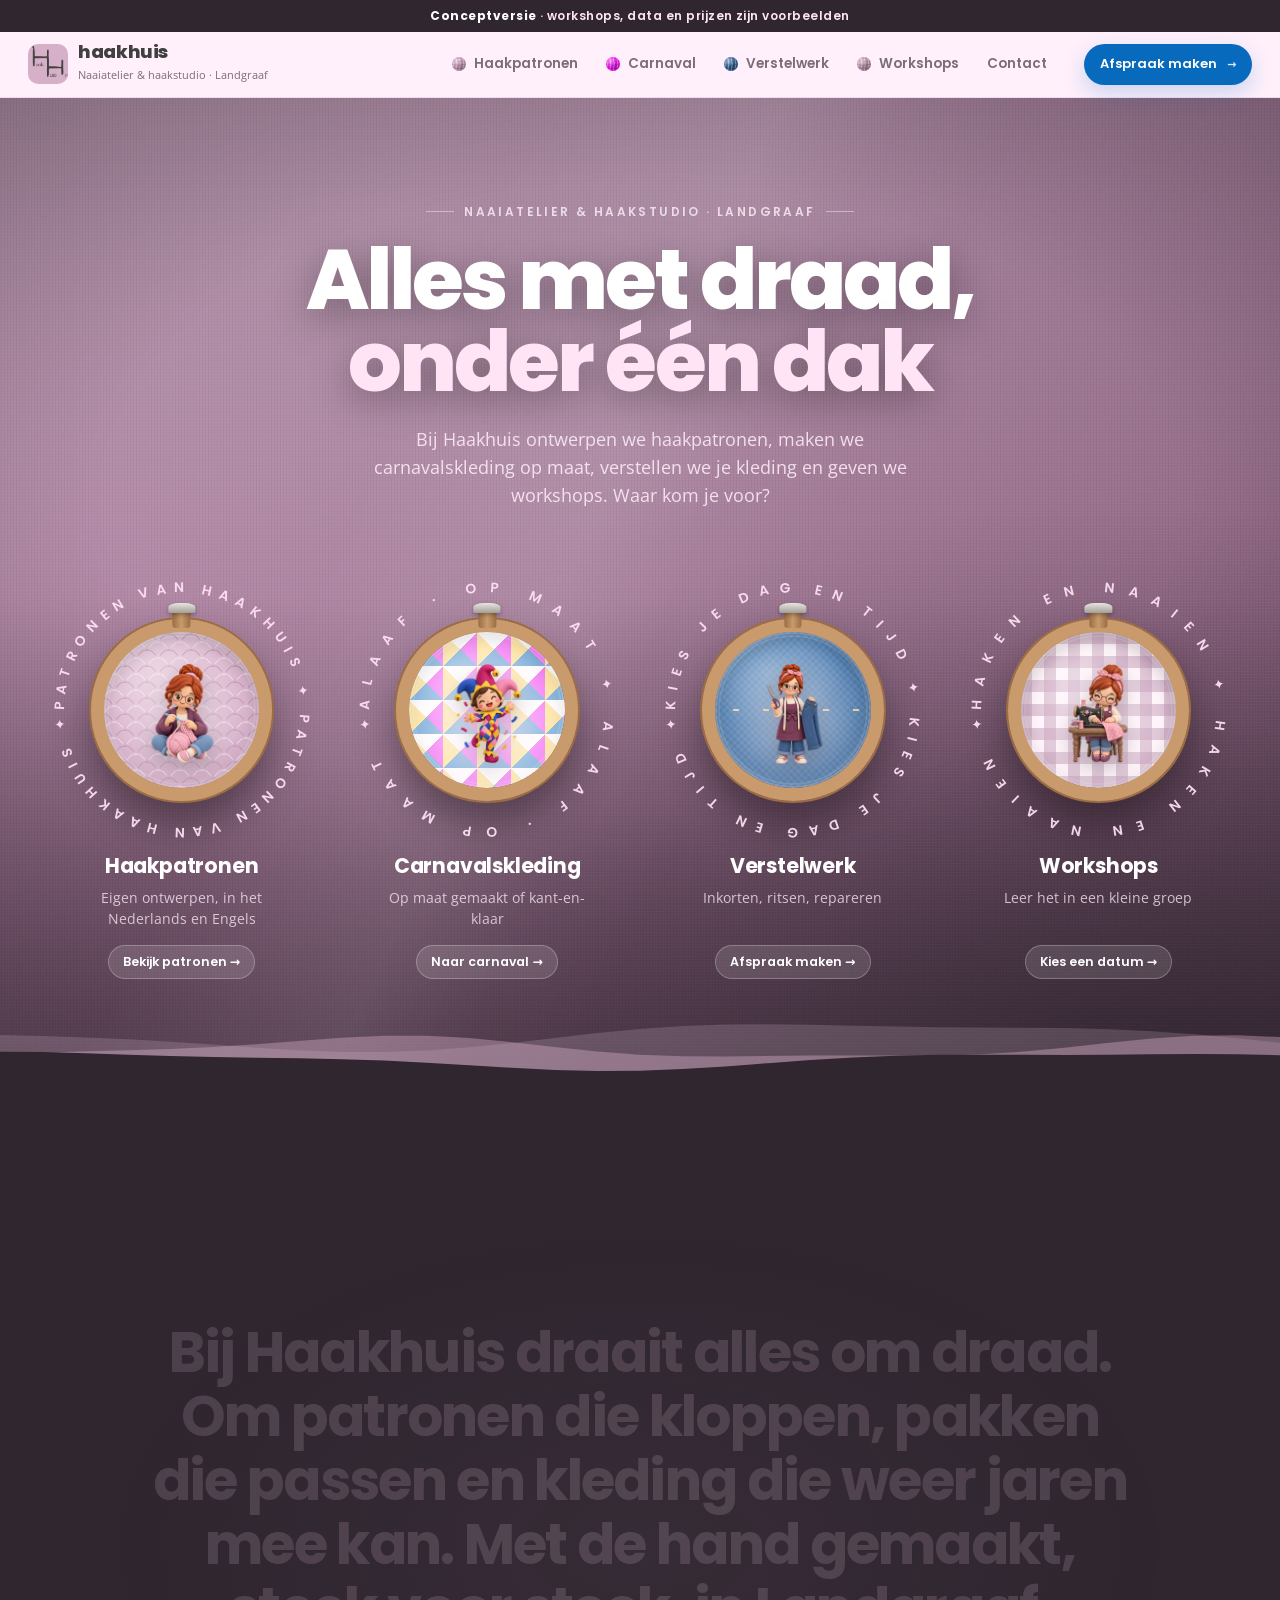
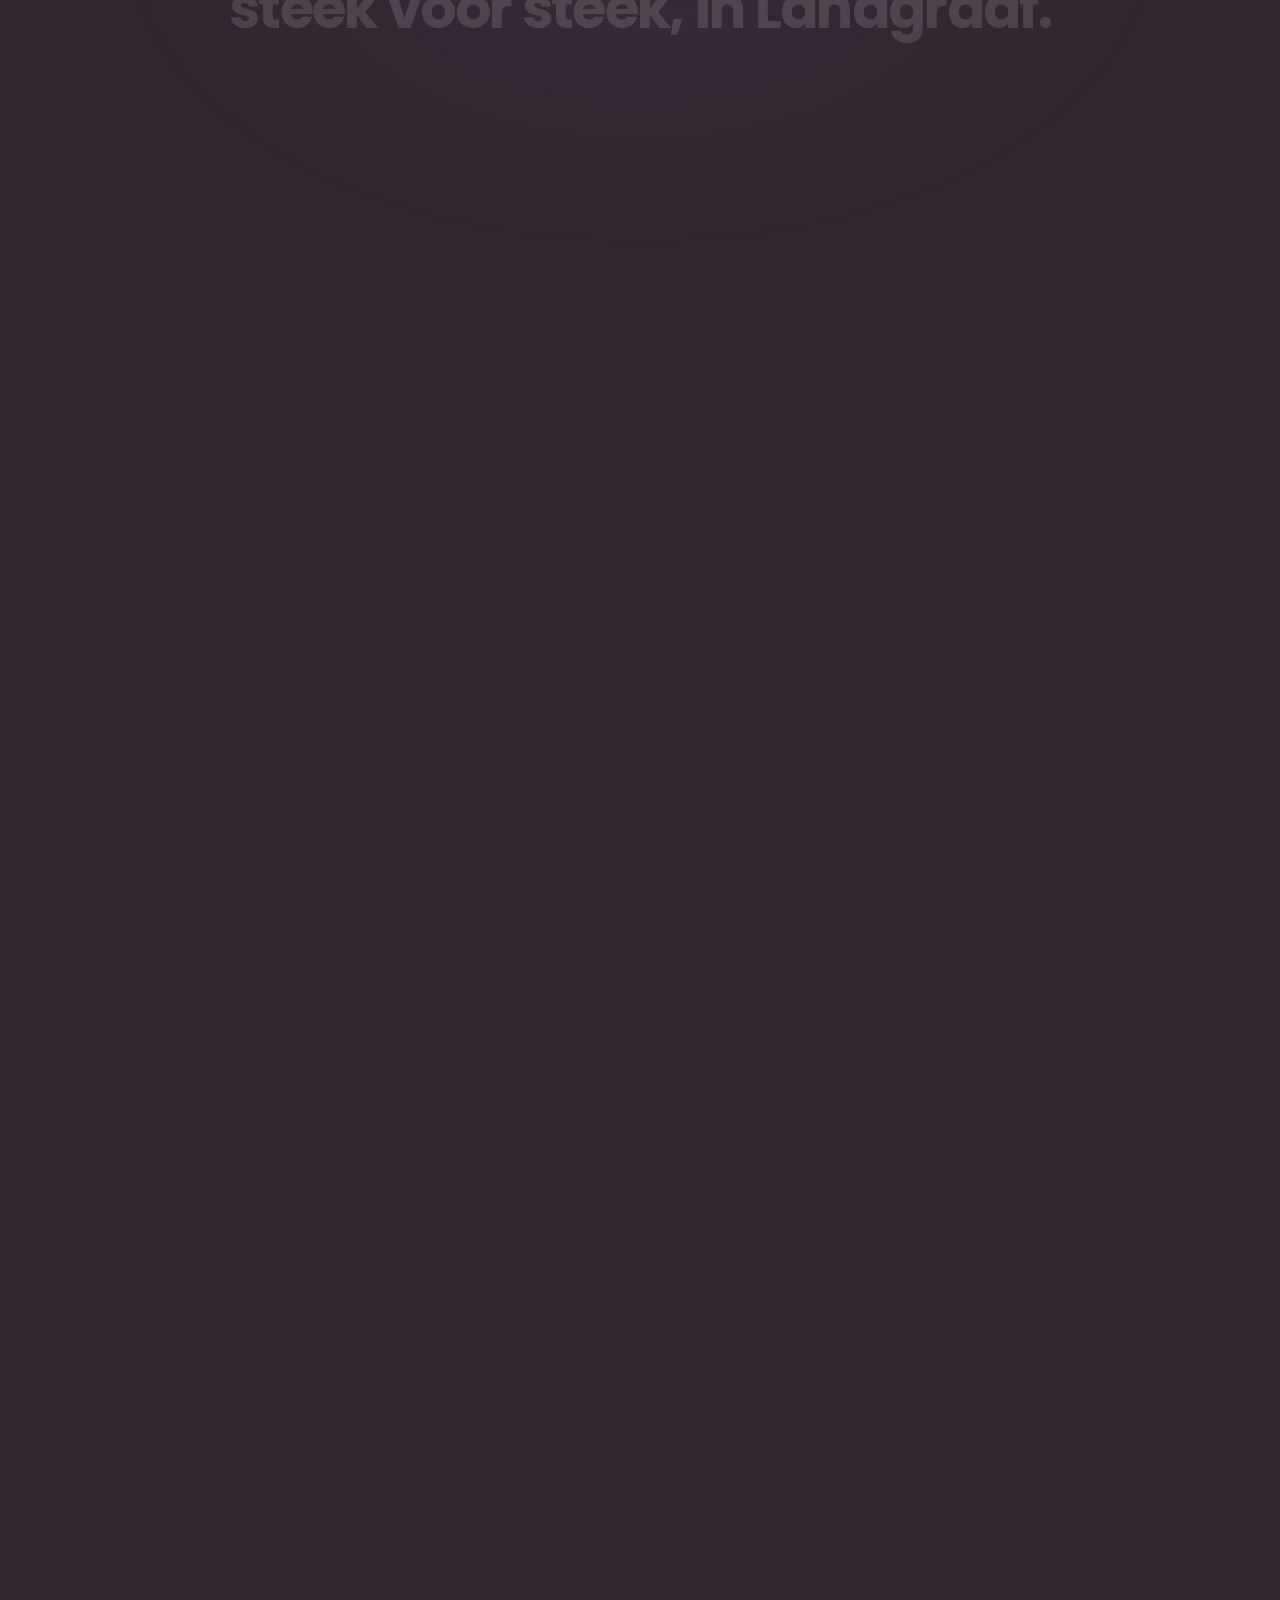
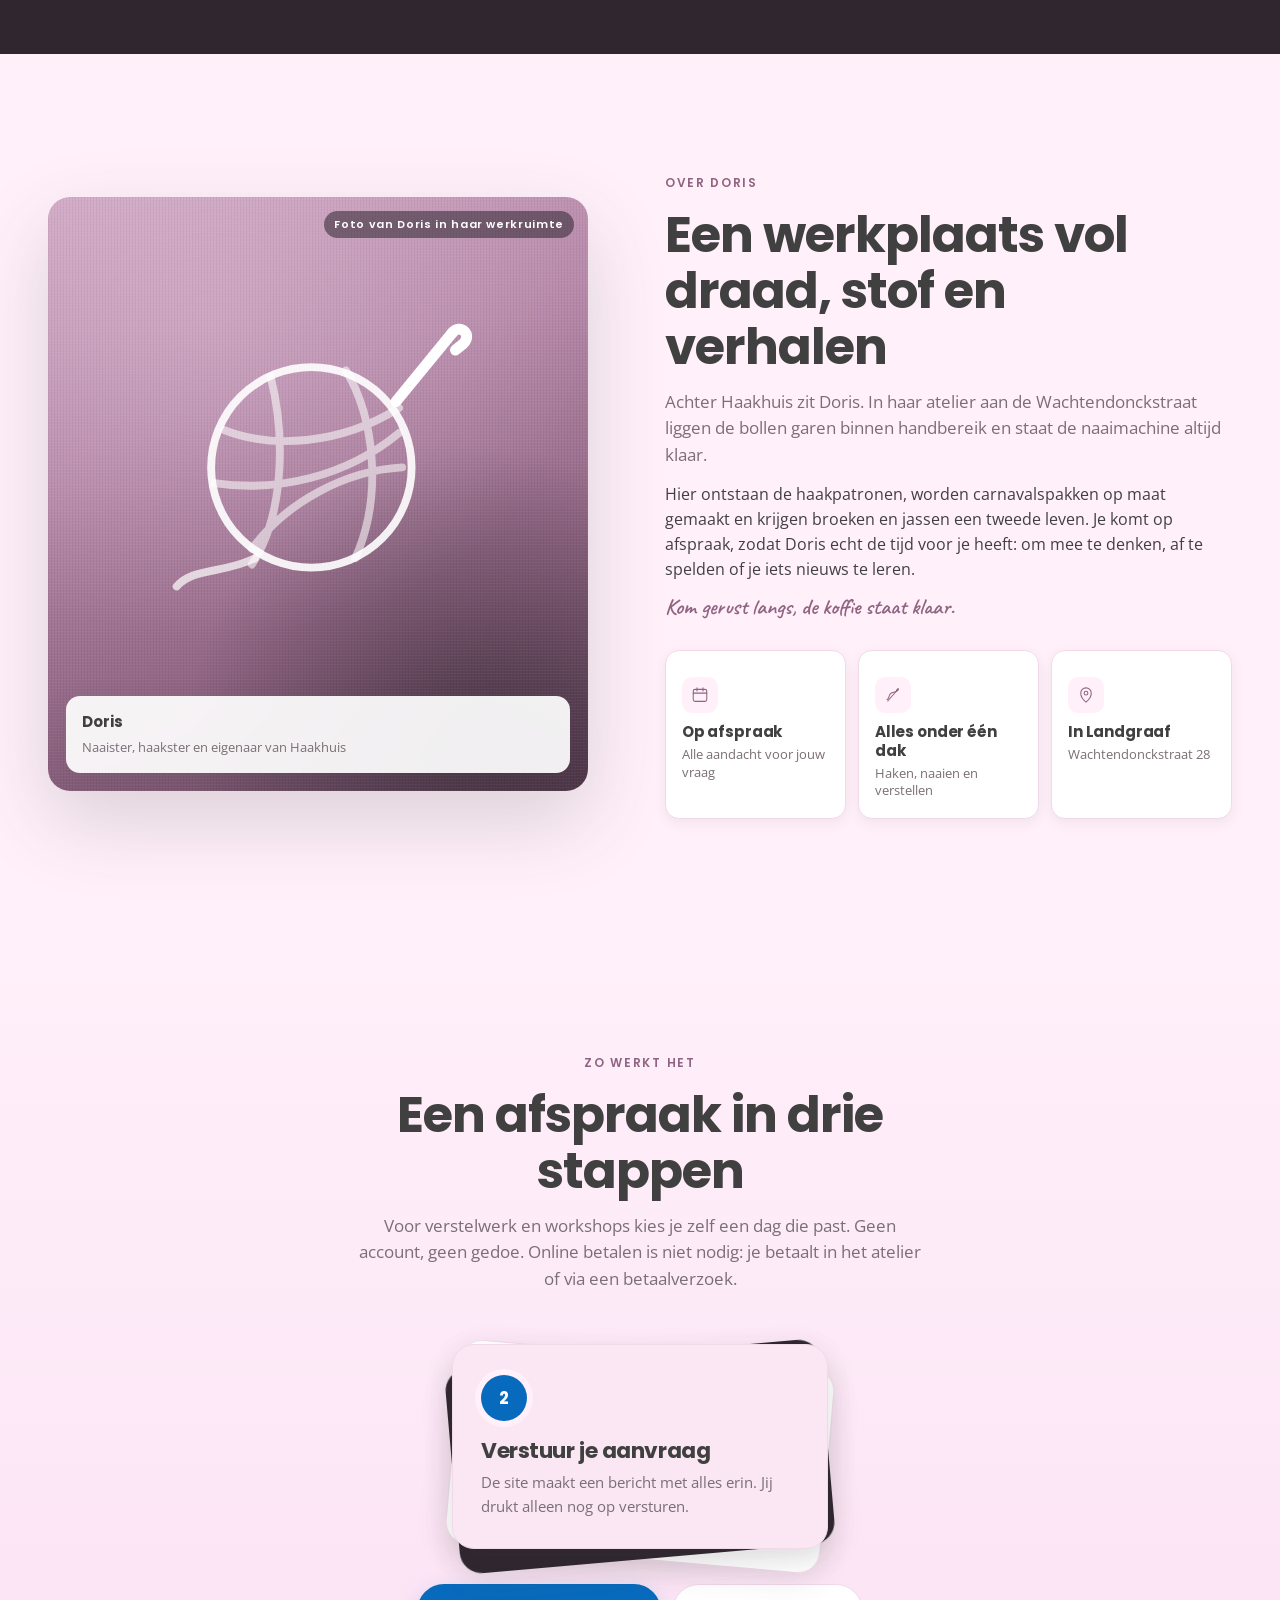
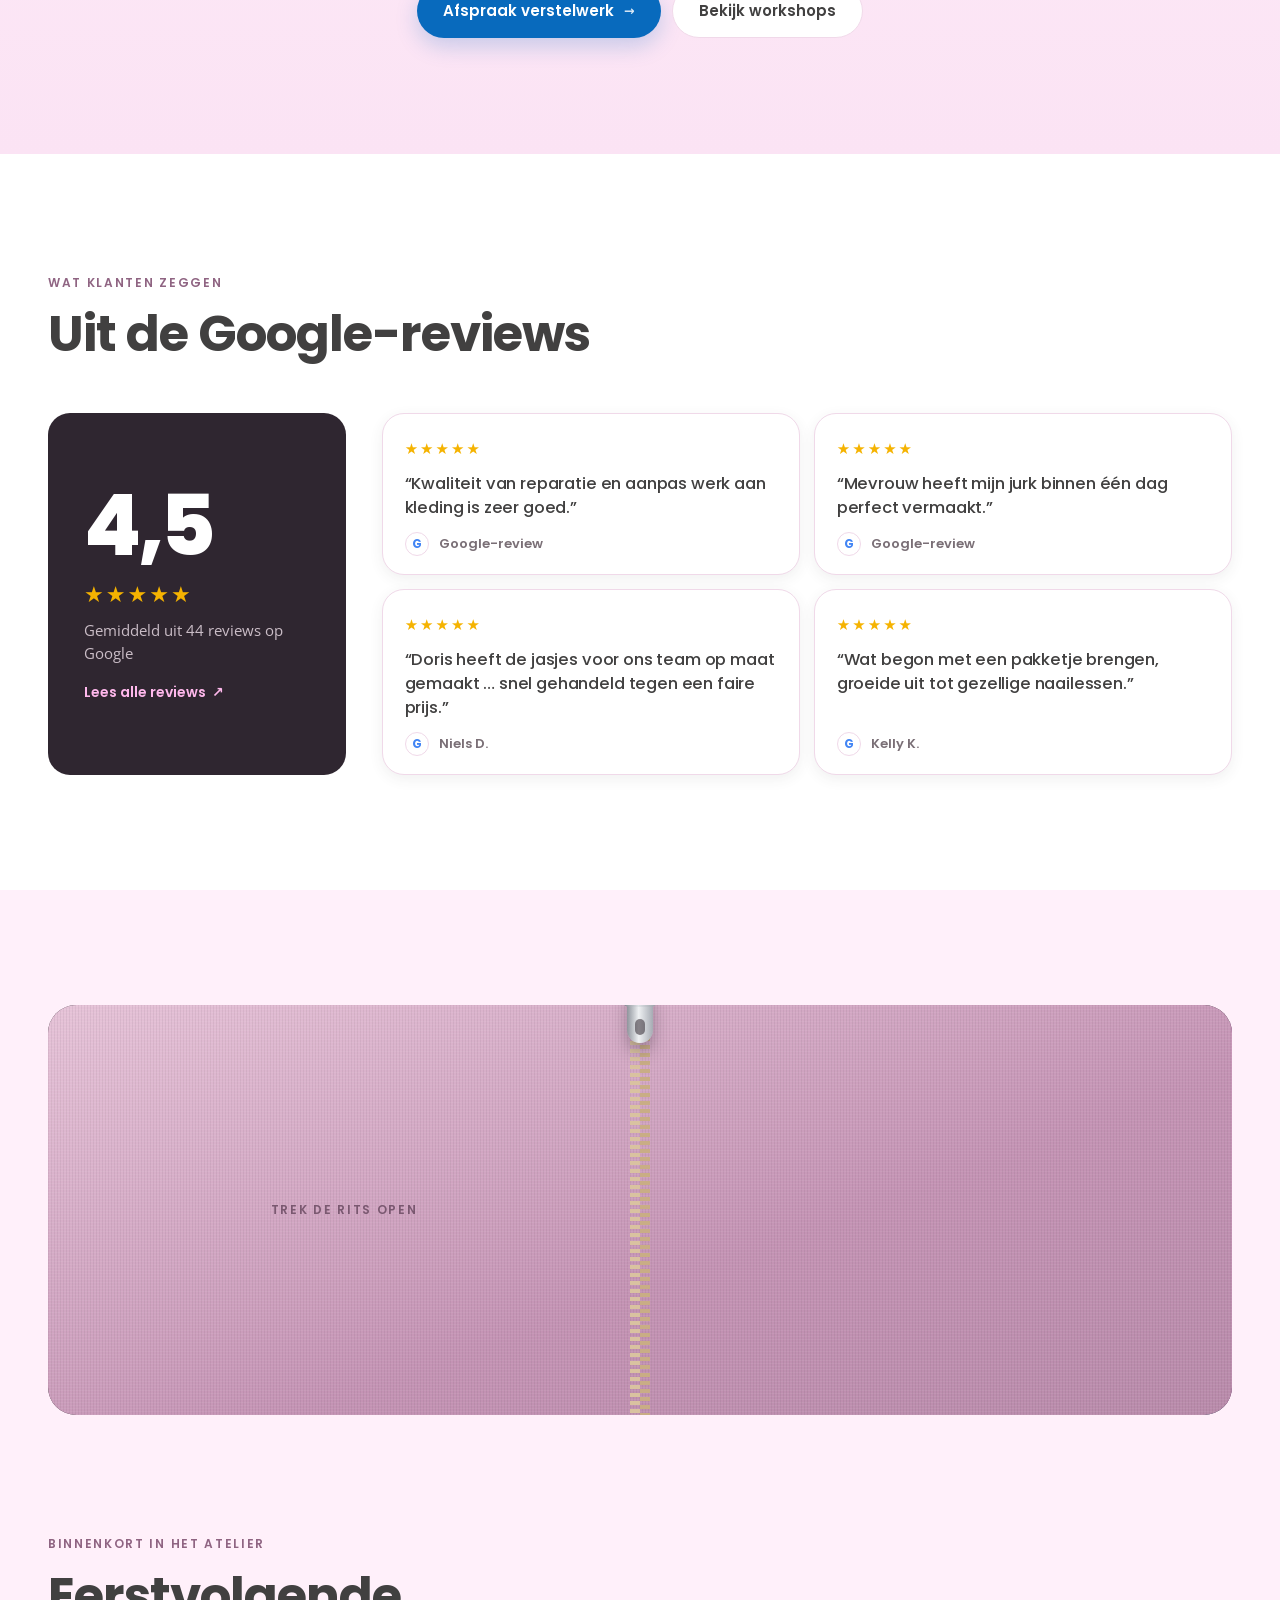
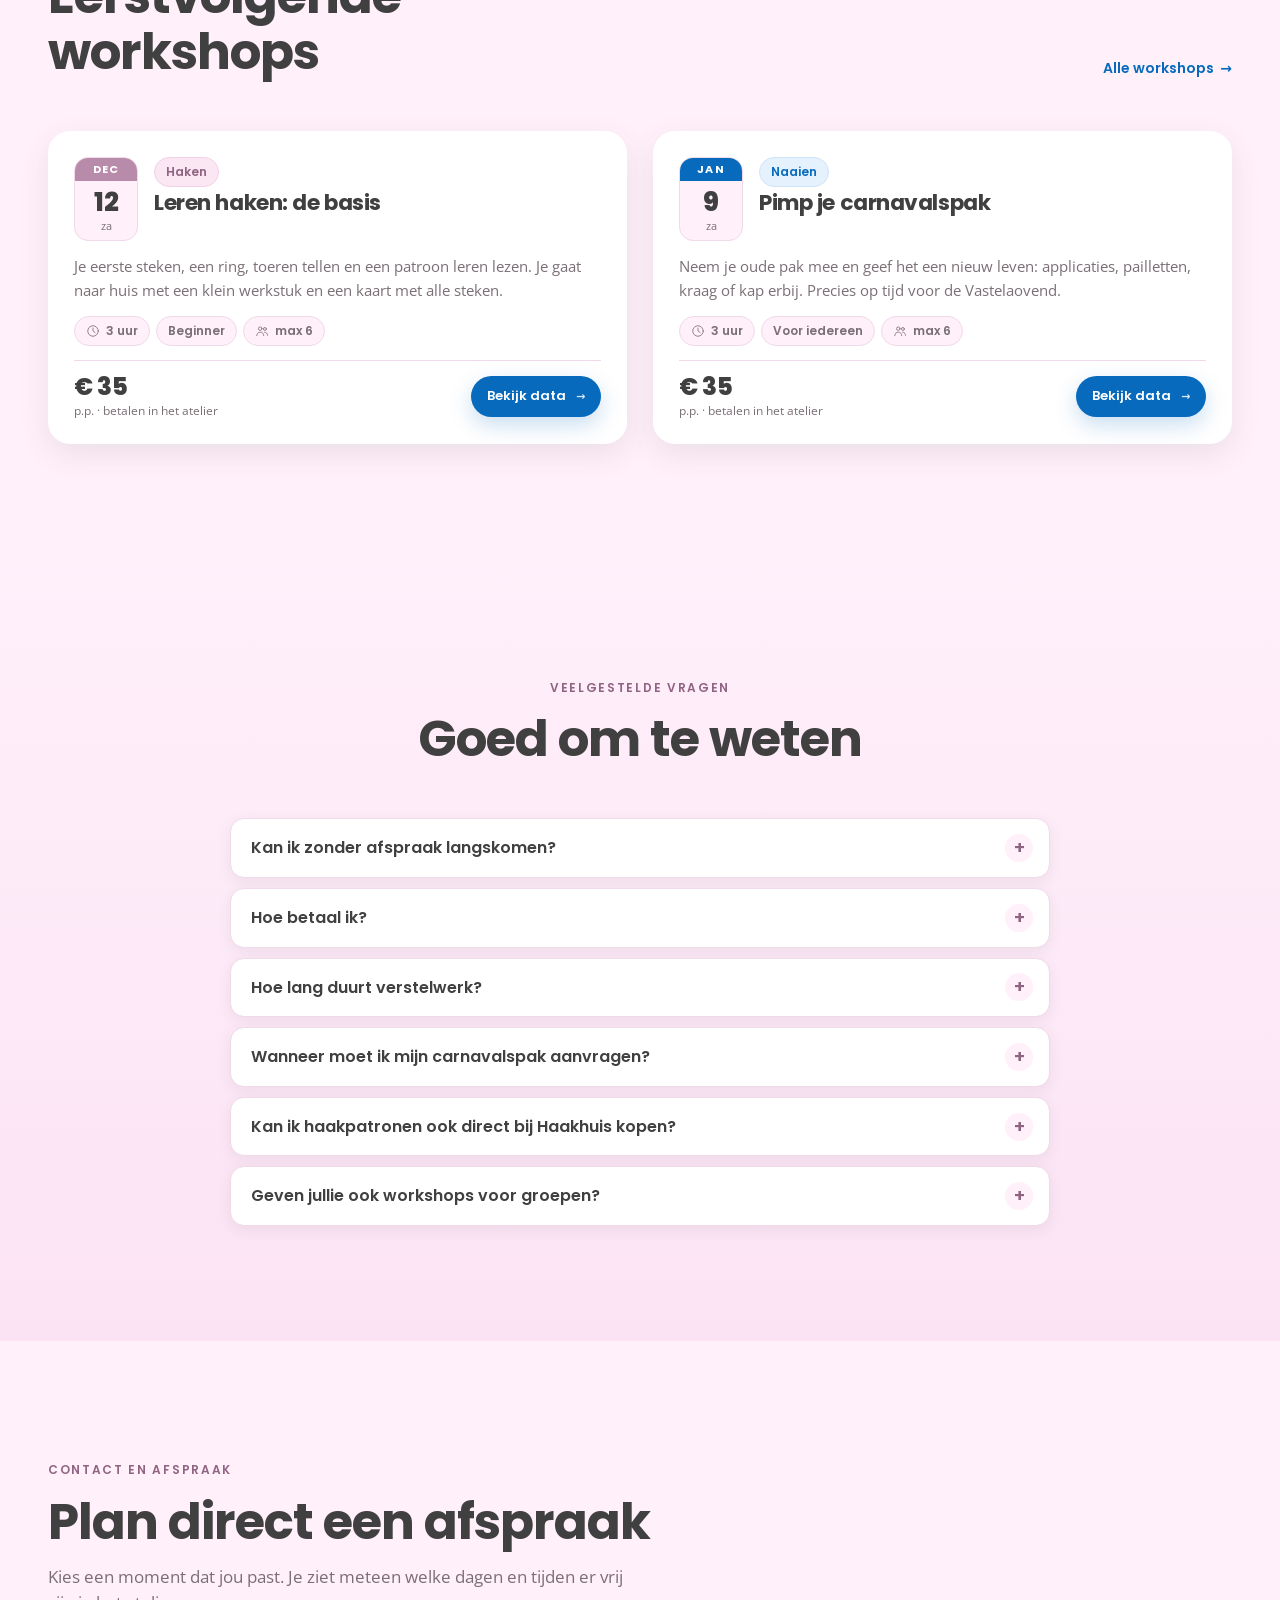
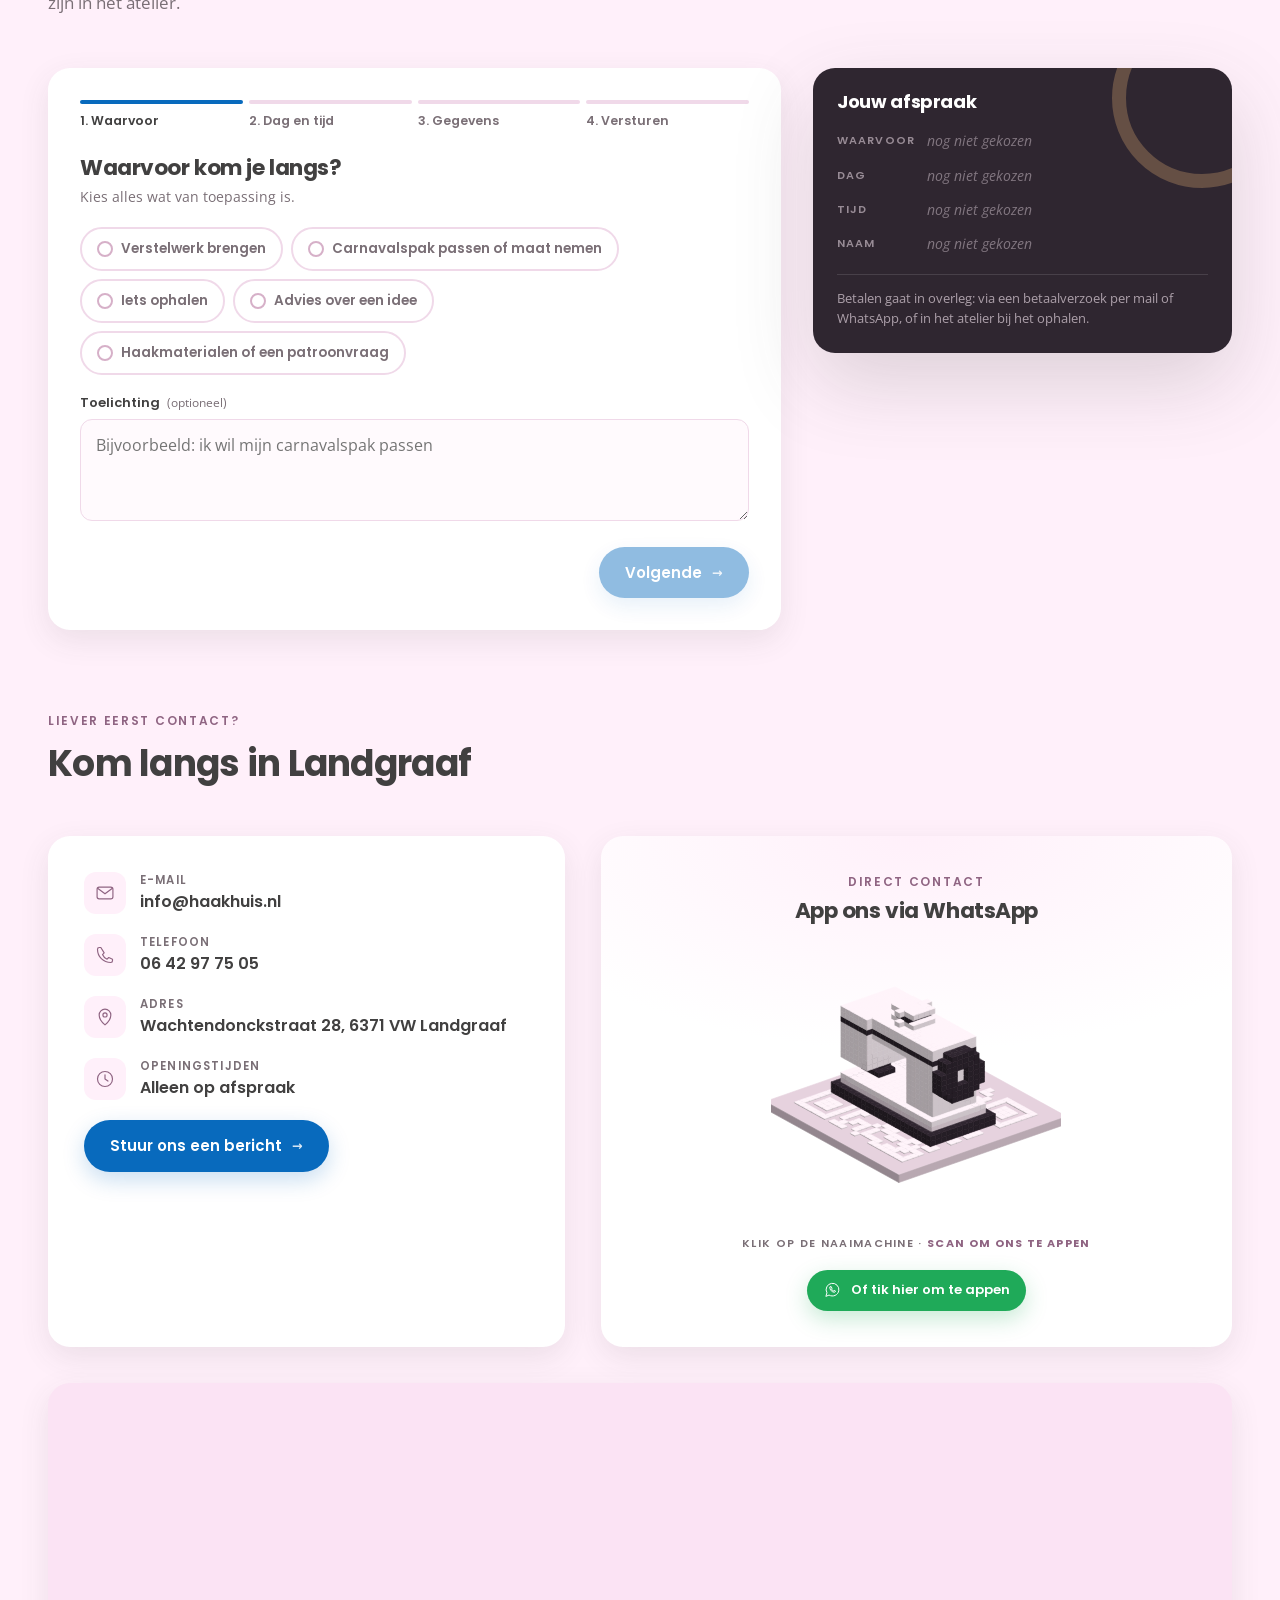
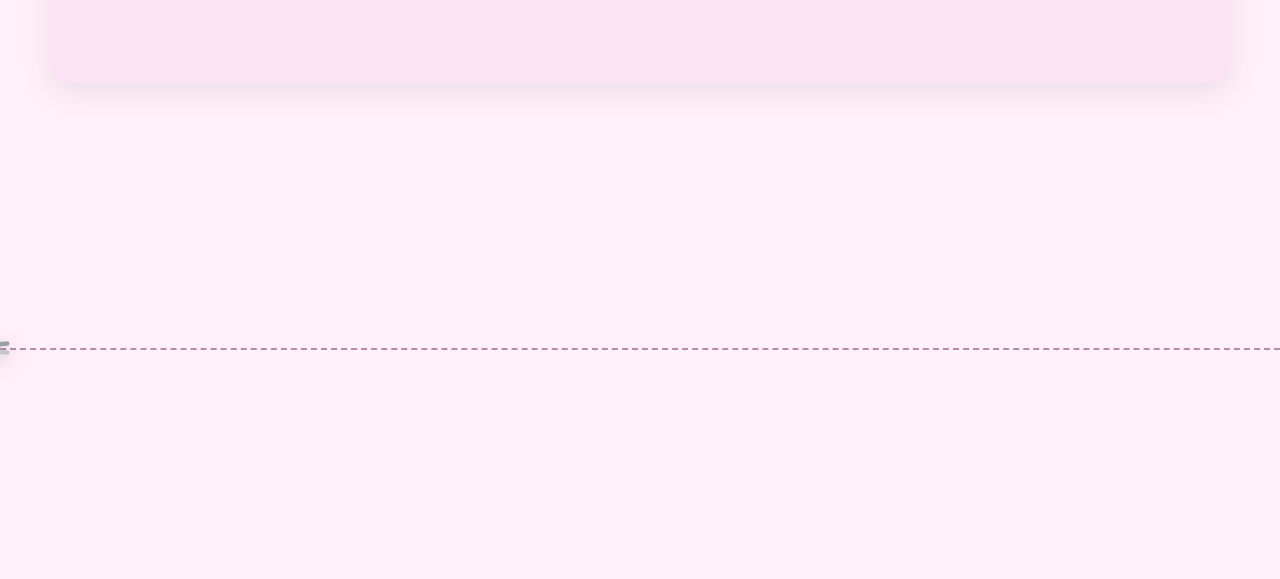
==== index.html @ 8e2de4a8 "Haakhuis websiteconcept: haakhuis-variant-1-opening Co-Authored-By: Claude Opus 5.5 <noreply@anthrop" ====
<!DOCTYPE html>
<html lang="nl">
<head>
  <meta charset="UTF-8">
  <meta name="viewport" content="width=device-width, initial-scale=1.0, viewport-fit=cover">
  <title>Haakhuis · Naaiatelier en haakstudio in Landgraaf</title>
  <meta name="description" content="Haakhuis in Landgraaf: eigen haakpatronen, carnavalskleding op maat, verstelwerk op afspraak en haak- en naaiworkshops.">
  <meta property="og:title" content="Haakhuis · Alles met draad, onder één dak">
  <meta property="og:description" content="Haakpatronen, carnavalskleding op maat, verstelwerk en workshops in Landgraaf.">
  <meta property="og:image" content="assets/img/haakhuis-logo.png">
  <meta name="theme-color" content="#2f2630">
  <link rel="icon" type="image/svg+xml" href="assets/img/logo.svg">
  <link rel="preconnect" href="https://fonts.googleapis.com">
  <link rel="preconnect" href="https://fonts.gstatic.com" crossorigin>
  <link href="https://fonts.googleapis.com/css2?family=Poppins:wght@400;500;600;700;800&family=Open+Sans:wght@400;600;700&family=Caveat:wght@600&display=swap" rel="stylesheet">
  <link rel="stylesheet" href="css/style.css?v=10">
  <script type="application/ld+json">
  {"@context":"https://schema.org","@type":"LocalBusiness","name":"Haakhuis","description":"Naaiatelier en haakstudio: haakpatronen, carnavalskleding op maat, verstelwerk en workshops.","email":"info@haakhuis.nl","telephone":"+31642977505","url":"https://www.haakhuis.nl","address":{"@type":"PostalAddress","streetAddress":"Wachtendonckstraat 28","postalCode":"6371 VW","addressLocality":"Landgraaf","addressCountry":"NL"},"geo":{"@type":"GeoCoordinates","latitude":50.8988968,"longitude":6.0212302}}
  </script>
</head>
<body data-page="home">
  <div class="intro" id="intro" aria-hidden="true">
    <canvas></canvas>
    <div class="intro-title"><span class="intro-eyebrow">Naaiatelier &amp; haakstudio · Landgraaf</span><b>haakhuis</b></div>
    <button class="intro-skip" type="button">Sla over</button>
  </div>
  <script src="js/opening.js?v=10"></script>
  <header data-site-head></header>

  <main>
    <!-- ============ HERO met de vier rondjes ============ -->
    <section class="hero" aria-labelledby="heroTitle" data-wave="#2f2630">
      <div class="hero-sheen"></div>
      <div class="wrap">
        <div class="hero-top">
          <span class="hero-eyebrow">Naaiatelier &amp; haakstudio · Landgraaf</span>
          <h1 class="hero-title" id="heroTitle">Alles met draad, <span>onder één dak</span></h1>
          <p class="hero-sub">Bij Haakhuis ontwerpen we haakpatronen, maken we carnavalskleding op maat, verstellen we je kleding en geven we workshops. Waar kom je voor?</p>
        </div>

        <nav class="hoops" aria-label="Kies een onderwerp">
          <a class="hoop p-haak" href="haakpatronen.html">
            <div class="hoop-ring" data-orbit="Patronen van Haakhuis">
              <div class="hoop-fabric"><img class="hoop-figure" src="assets/img/gen/pop-haken.png" alt="" loading="lazy"></div>
              <div class="hoop-wood"></div><div class="hoop-screw"></div>
            </div>
            <span class="hoop-label">Haakpatronen</span>
            <span class="hoop-sub">Eigen ontwerpen, in het Nederlands en Engels</span>
            <span class="hoop-go">Bekijk patronen →</span>
          </a>
          <a class="hoop p-carnaval" href="carnaval.html">
            <div class="hoop-ring" data-orbit="Alaaf · op maat">
              <div class="hoop-fabric"><img class="hoop-figure" src="assets/img/gen/pop-carnaval.png" alt="" loading="lazy"></div>
              <div class="hoop-wood"></div><div class="hoop-screw"></div>
            </div>
            <span class="hoop-label">Carnavalskleding</span>
            <span class="hoop-sub">Op maat gemaakt of kant-en-klaar</span>
            <span class="hoop-go">Naar carnaval →</span>
          </a>
          <a class="hoop p-verstel" href="verstelwerk.html">
            <div class="hoop-ring" data-orbit="Kies je dag en tijd">
              <div class="hoop-fabric"><img class="hoop-figure" src="assets/img/gen/pop-verstel.png" alt="" loading="lazy"></div>
              <div class="hoop-wood"></div><div class="hoop-screw"></div>
            </div>
            <span class="hoop-label">Verstelwerk</span>
            <span class="hoop-sub">Inkorten, ritsen, repareren</span>
            <span class="hoop-go">Afspraak maken →</span>
          </a>
          <a class="hoop p-workshop" href="workshops.html">
            <div class="hoop-ring" data-orbit="Haken en naaien">
              <div class="hoop-fabric"><img class="hoop-figure" src="assets/img/gen/pop-workshop.png" alt="" loading="lazy"></div>
              <div class="hoop-wood"></div><div class="hoop-screw"></div>
            </div>
            <span class="hoop-label">Workshops</span>
            <span class="hoop-sub">Leer het in een kleine groep</span>
            <span class="hoop-go">Kies een datum →</span>
          </a>
        </nav>
      </div>
    </section>

    <!-- ============ Scroll-tekst ============ -->
    <section class="scrolltext" data-scrolltext aria-label="Waar Haakhuis voor staat">
      <div class="st-sticky">
        <p class="st-text">Bij Haakhuis draait alles om draad. Om patronen die kloppen, pakken die passen en kleding die weer jaren mee kan. Met de hand gemaakt, steek voor steek, in Landgraaf.</p>
        <div class="st-logo"><img src="assets/img/haakhuis-logo.png" alt=""><div><b>haakhuis</b><small>Naaiatelier &amp; haakstudio</small></div></div>
      </div>
    </section>



    <!-- ============ Over Doris ============ -->
    <section class="section">
      <div class="wrap story">
        <div class="story-visual" data-reveal>
          <span class="ph-note">Foto van Doris in haar werkruimte</span>
          <svg class="yarn" viewBox="0 0 200 200" fill="none" stroke="#fff" stroke-width="5" stroke-linecap="round" aria-hidden="true">
            <circle cx="96" cy="112" r="64" stroke-opacity=".9"/>
            <path d="M40 88c30 12 74 10 112-14M34 122c40 6 84-4 118-32M58 164c22-30 60-50 96-52M70 54c10 40 8 90-12 120M118 50c18 30 24 80 6 120" stroke-opacity=".55"/>
            <path d="M150 70 186 26" stroke-width="7"/><path d="M186 26c5-6 13 1 7 7l-5 4" stroke-width="7"/>
            <path d="M60 170c-20 10-40 6-50 18" stroke-opacity=".7"/>
          </svg>
          <div class="tag"><b>Doris</b><small>Naaister, haakster en eigenaar van Haakhuis</small></div>
        </div>
        <div class="story-text" data-reveal>
          <span class="eyebrow">Over Doris</span>
          <h2>Een werkplaats vol draad, stof en verhalen</h2>
          <p class="lead">Achter Haakhuis zit Doris. In haar atelier aan de Wachtendonckstraat liggen de bollen garen binnen handbereik en staat de naaimachine altijd klaar.</p>
          <p>Hier ontstaan de haakpatronen, worden carnavalspakken op maat gemaakt en krijgen broeken en jassen een tweede leven. Je komt op afspraak, zodat Doris echt de tijd voor je heeft: om mee te denken, af te spelden of je iets nieuws te leren.</p>
          <p><span class="hand">Kom gerust langs, de koffie staat klaar.</span></p>
          <div class="stats feats">
            <div class="stat"><span class="ic" data-icon="kalender"></span><b>Op afspraak</b><span>Alle aandacht voor jouw vraag</span></div>
            <div class="stat"><span class="ic" data-icon="naald"></span><b>Alles onder één dak</b><span>Haken, naaien en verstellen</span></div>
            <div class="stat"><span class="ic" data-icon="pin"></span><b>In Landgraaf</b><span>Wachtendonckstraat 28</span></div>
          </div>
        </div>
      </div>
    </section>

    <!-- ============ Zo werkt een afspraak ============ -->
    <section class="section section-tint">
      <div class="wrap">
        <div class="section-head center" data-reveal>
          <span class="eyebrow">Zo werkt het</span>
          <h2>Een afspraak in drie stappen</h2>
          <p class="lead">Voor verstelwerk en workshops kies je zelf een dag die past. Geen account, geen gedoe. Online betalen is niet nodig: je betaalt in het atelier of via een betaalverzoek.</p>
        </div>
        <div class="steps fan">
          <div class="step" data-reveal><h3>Kies een dag en tijd</h3><p>Je ziet direct op welke dagen we verstellen en welke workshops er gepland staan.</p></div>
          <div class="step" data-reveal><h3>Verstuur je aanvraag</h3><p>De site maakt een bericht met alles erin. Jij drukt alleen nog op versturen.</p></div>
          <div class="step" data-reveal><h3>Wij bevestigen</h3><p>Je hoort snel of het past. Betalen doe je via een betaalverzoek of in het atelier.</p></div>
        </div>
        <div class="btn-row" style="justify-content:center;margin-top:36px" data-reveal>
          <a class="btn magnetic" href="verstelwerk.html#boeken">Afspraak verstelwerk <i>→</i></a>
          <a class="btn btn-ghost" href="workshops.html">Bekijk workshops</a>
        </div>
      </div>
    </section>


    <!-- ============ Google-reviews ============ -->
    <section class="section section-white" aria-labelledby="revTitle">
      <div class="wrap">
        <div class="section-head" data-reveal>
          <span class="eyebrow">Wat klanten zeggen</span>
          <h2 id="revTitle">Uit de Google-reviews</h2>
        </div>
        <div class="reviews" id="reviews"></div>
      </div>
    </section>

    <!-- ============ Carnavalsseizoen ============ -->
    <section class="section" style="padding-bottom:0">
      <div class="wrap">
        <div class="season" data-reveal data-zip>
          <div>
            <span class="eyebrow" style="color:#ffb8ec">Carnaval 2027</span>
            <h2>Op 11-11 begint het seizoen. Is jouw pak al klaar?</h2>
            <p>Een pak op maat heeft tijd nodig. Hoe eerder je het aanvraagt, hoe meer keuze in stoffen en hoe rustiger het passen.</p>
            <a class="btn btn-rose" href="carnaval.html">Pak op maat aanvragen <i>→</i></a>
          </div>
          <div>
            <p class="countdown-label">Nog tot 11 november</p>
            <div class="countdown" data-countdown="2026-11-11">
              <div><b data-u="d">00</b><span>dagen</span></div>
              <div><b data-u="h">00</b><span>uur</span></div>
              <div><b data-u="m">00</b><span>min</span></div>
            </div>
          </div>
        </div>
      </div>
    </section>

    <!-- ============ Workshops ============ -->
    <section class="section">
      <div class="wrap">
        <div class="section-head" data-reveal style="display:flex;justify-content:space-between;align-items:flex-end;gap:20px;max-width:none;flex-wrap:wrap">
          <div style="max-width:620px">
            <span class="eyebrow">Binnenkort in het atelier</span>
            <h2>Eerstvolgende workshops</h2>
          </div>
          <a class="link-arrow" href="workshops.html">Alle workshops <i>→</i></a>
        </div>
        <div class="ws-grid" id="wsPreview"></div>
      </div>
    </section>

    <!-- ============ FAQ ============ -->
    <section class="section section-tint">
      <div class="wrap">
        <div class="section-head center" data-reveal>
          <span class="eyebrow">Veelgestelde vragen</span>
          <h2>Goed om te weten</h2>
        </div>
        <div class="faq" data-reveal>
          <details><summary>Kan ik zonder afspraak langskomen?</summary><div>Haakhuis werkt alleen op afspraak. Zo hebben we echt tijd voor je. Een afspraak maak je op de pagina <a href="verstelwerk.html#boeken">verstelwerk</a>, of stuur gewoon een mail.</div></details>
          <details><summary>Hoe betaal ik?</summary><div>Na je afspraak of inschrijving krijg je een betaalverzoek per mail of WhatsApp. Betalen in het atelier kan ook.</div></details>
          <details><summary>Hoe lang duurt verstelwerk?</summary><div>Dat hangt af van de klus. Een broek inkorten is meestal binnen een week klaar. Bij het brengen hoor je wanneer je het kunt ophalen.</div></details>
          <details><summary>Wanneer moet ik mijn carnavalspak aanvragen?</summary><div>Het liefst voor 1 december, dan is er nog volop keuze in stoffen. Aanvragen voor maatwerk kunnen tot begin januari. Kijk op de pagina <a href="carnaval.html">carnaval</a> voor de planning.</div></details>
          <details><summary>Kan ik haakpatronen ook direct bij Haakhuis kopen?</summary><div>De patronen staan op Ravelry. Daar betaal je veilig en download je het patroon meteen, in het Nederlands of Engels.</div></details>
          <details><summary>Geven jullie ook workshops voor groepen?</summary><div>Ja, voor een vriendinnengroep, een vereniging of een uitje. Stuur een mail met jullie wensen en het aantal personen.</div></details>
        </div>
      </div>
    </section>

    <!-- ============ Contact ============ -->
    <section class="section" id="contact">
      <div class="wrap">
        <div class="section-head" data-reveal>
          <span class="eyebrow">Contact en afspraak</span>
          <h2>Plan direct een afspraak</h2>
          <p class="lead">Kies een moment dat jou past. Je ziet meteen welke dagen en tijden er vrij zijn in het atelier.</p>
        </div>
        <div class="booker" id="verstelBooker" data-mode="contact">
          <div class="panel">
            <ol class="stepper" aria-label="Stappen">
              <li><button type="button"><span>1. Waarvoor</span></button></li>
              <li><button type="button"><span>2. Dag en tijd</span></button></li>
              <li><button type="button"><span>3. Gegevens</span></button></li>
              <li><button type="button"><span>4. Versturen</span></button></li>
            </ol>
            <form id="verstelForm" novalidate onsubmit="return false">
              <div class="bstep">
                <h3>Waarvoor kom je langs?</h3>
                <p class="muted">Kies alles wat van toepassing is.</p>
                <div class="chips" id="soorten"></div>
                <div class="field" style="margin-top:18px"><label for="toelichting">Toelichting <small>(optioneel)</small></label><textarea id="toelichting" name="toelichting" rows="3" placeholder="Bijvoorbeeld: ik wil mijn carnavalspak passen"></textarea></div>
                <div class="bnav"><span></span><button type="button" class="btn" id="toStep2" disabled>Volgende <i>→</i></button></div>
              </div>

              <div class="bstep">
                <h3>Wanneer kom je langs?</h3>
                <p class="muted">Kies eerst een dag, daarna een tijd.</p>
                <div class="cal" id="cal"></div>
                <h4 id="slotsTitle" style="margin:22px 0 8px;font-size:15px">Kies eerst een dag</h4>
                <div class="slots" id="slots"><div class="slots-empty" style="grid-column:1/-1">De tijden verschijnen zodra je een dag kiest.</div></div>
                <div class="bnav"><button type="button" class="btn btn-ghost" id="back1">← Terug</button><button type="button" class="btn" id="toStep3" disabled>Volgende <i>→</i></button></div>
              </div>

              <div class="bstep">
                <h3>Hoe kunnen we je bereiken?</h3>
                <p class="muted">Telefoon of e-mail is genoeg, allebei mag ook.</p>
                <div class="fields">
                  <div class="field"><label for="v-naam">Naam</label><input id="v-naam" name="naam" autocomplete="name" required><span class="err">Vul je naam in</span></div>
                  <div class="field"><label for="v-tel">Telefoon</label><input id="v-tel" name="telefoon" type="tel" autocomplete="tel" inputmode="tel"><span class="err">Vul een telefoonnummer of e-mail in</span></div>
                  <div class="field full"><label for="v-mail">E-mail</label><input id="v-mail" name="email" type="email" autocomplete="email"><span class="err">Vul een geldig e-mailadres of telefoonnummer in</span></div>
                </div>
                <div class="bnav"><button type="button" class="btn btn-ghost" id="back2">← Terug</button><button type="button" class="btn" id="toStep4">Controleren <i>→</i></button></div>
              </div>

              <div class="bstep">
                <h3>Klopt alles?</h3>
                <p class="muted">Druk op versturen. Je mailprogramma opent met het bericht al ingevuld, daar druk je nog één keer op versturen.</p>
                <div class="send-box" id="sendVerstel"></div>
                <div class="done-msg" id="verstelDone">
                  <div class="check" data-icon="check"></div>
                  <b>Bijna klaar</b>
                  <p class="muted">Verstuur het bericht in je mail. We bevestigen je afspraak zo snel mogelijk.</p>
                </div>
                <div class="bnav"><button type="button" class="btn btn-ghost" id="back3">← Aanpassen</button><span></span></div>
              </div>
            </form>
          </div>

          <aside class="summary" aria-live="polite">
            <div class="summary-card">
              <h3>Jouw afspraak</h3>
              <ul class="summary-list" id="sumList"></ul>
              <p class="summary-note">Betalen gaat in overleg: via een betaalverzoek per mail of WhatsApp, of in het atelier bij het ophalen.</p>
            </div>
          </aside>
        </div>
        <div class="section-head" data-reveal style="margin-top:clamp(48px,6vw,80px)">
          <span class="eyebrow">Liever eerst contact?</span>
          <h2 style="font-size:clamp(26px,3vw,36px)">Kom langs in Landgraaf</h2>
        </div>
        <div class="contact">
          <div class="contact-card" data-reveal>
            <a class="contact-line" data-href="mail"><span class="ic" data-icon="mail"></span><span><small>E-mail</small><b data-fill="email"></b></span></a>
            <a class="contact-line" data-href="tel"><span class="ic" data-icon="tel"></span><span><small>Telefoon</small><b data-fill="tel"></b></span></a>
            <a class="contact-line" href="https://www.openstreetmap.org/?mlat=50.8988968&amp;mlon=6.0212302#map=17/50.8989/6.0212" target="_blank" rel="noopener"><span class="ic" data-icon="pin"></span><span><small>Adres</small><b data-fill="adres"></b></span></a>
            <div class="contact-line"><span class="ic" data-icon="klok"></span><span><small>Openingstijden</small><b data-fill="open"></b></span></div>
            <a class="btn magnetic" data-href="mail" style="align-self:flex-start">Stuur ons een bericht <i>→</i></a>
          </div>
          <div class="qr-card" data-reveal>
            <span class="eyebrow">Direct contact</span>
            <h3>App ons via WhatsApp</h3>
            <div class="qr-machine">
              <canvas tabindex="0" role="img" aria-label="Naaimachine die een QR-code wordt. Scan de code om Haakhuis te appen."></canvas>
              <p class="qr-hint">Klik op de naaimachine · <b>scan om ons te appen</b></p>
            </div>
            <a class="btn btn-wa btn-sm" data-href="wa" href="#" target="_blank" rel="noopener"><span data-icon="whatsapp" class="wa-ic"></span> Of tik hier om te appen</a>
          </div>
        </div>
        <div class="contact-map">
          <div class="map" data-reveal>
            <iframe title="Kaart: Haakhuis, Wachtendonckstraat 28 in Landgraaf" loading="lazy"
              src="https://www.openstreetmap.org/export/embed.html?bbox=6.0132%2C50.8955%2C6.0292%2C50.9023&amp;layer=mapnik&amp;marker=50.8988968%2C6.0212302"></iframe>
          </div>
        </div>
      </div>
    </section>
  </main>

  <footer data-site-foot></footer>

  <script src="js/config.js?v=10"></script>
  <script src="js/main.js?v=10"></script>
  <script src="js/booking.js?v=10"></script>
  <script src="js/scenes.js?v=10"></script>
  <script src="js/fx.js?v=10"></script>
  <script src="js/haakhuis-qr.js?v=10"></script>
</body>
</html>
---- css/style.css ----
/* ===================================================================
   Haakhuis · website
   Huisstijl overgenomen van de Carnaval Atelier v2 (zelfde tokens).
   =================================================================== */
:root {
  --bg:        #FFF0FA;
  --bg-deep:   #FBE3F4;
  --rose:      #D6B0C8;
  --rose-dark: #B98BAB;
  --rose-deep: #8f6482;
  --blue:      #65B3F7;
  --blue-deep: #086ABD;
  --magenta:   #ED0BF0;
  --ink:       #414040;
  --ink-soft:  #7a6f76;
  --ink-hero:  #2f2630;
  --white:     #fff;
  --line:      #f0d9e9;
  --wood:      #c99a6b;
  --wood-dark: #9c6d43;
  --ok:        #3c9a6a;
  --shadow:    0 10px 30px rgba(65,64,64,.10);
  --shadow-lg: 0 30px 80px rgba(65,64,64,.18);
  --shadow-sm: 0 4px 14px rgba(65,64,64,.08);
  --r:   22px;
  --r-sm: 14px;
  --font-head: 'Poppins', system-ui, sans-serif;
  --font-body: 'Open Sans', system-ui, sans-serif;
  --font-hand: 'Caveat', 'Segoe Script', cursive;
  --rail-h: 66px;
  --wrap: 1200px;
  --gut: clamp(16px, 4vw, 48px);
  --ease: cubic-bezier(.22,.61,.36,1);
  --ease-out: cubic-bezier(.16,1,.3,1);
  /* stof van de hero (zelfde als v2) */
  --fabric:
    repeating-linear-gradient(0deg, rgba(255,255,255,.035) 0 1px, transparent 1px 3px),
    repeating-linear-gradient(90deg, rgba(0,0,0,.05) 0 1px, transparent 1px 3px),
    radial-gradient(120% 90% at 30% 20%, rgba(255,240,250,.22), transparent 60%),
    radial-gradient(90% 80% at 80% 90%, rgba(47,38,48,.55), transparent 60%),
    linear-gradient(160deg, #cfa5c2 0%, #b88aab 35%, #8f6482 70%, #5d3f55 100%);
}

*, *::before, *::after { box-sizing: border-box; margin: 0; padding: 0; }
html { scroll-behavior: smooth; scroll-padding-top: calc(var(--rail-h) + 16px); -webkit-text-size-adjust: 100%; }
html, body { background: var(--bg); color: var(--ink); font-family: var(--font-body); font-size: 15.5px; line-height: 1.6; }
body { overflow-x: clip; }
img, svg { display: block; max-width: 100%; }
h1, h2, h3, h4 { font-family: var(--font-head); font-weight: 700; line-height: 1.12; letter-spacing: -.02em; color: var(--ink); }
h2 { font-size: clamp(30px, 4.2vw, 50px); }
h3 { font-size: clamp(19px, 1.7vw, 22px); }
button { font-family: var(--font-head); cursor: pointer; border: 0; background: none; color: inherit; }
a { color: var(--blue-deep); }
input, textarea, select { font: inherit; color: inherit; }
::selection { background: var(--rose); color: #fff; }
:focus-visible { outline: 2px solid var(--blue-deep); outline-offset: 3px; border-radius: 6px; }

.wrap { width: 100%; max-width: calc(var(--wrap) + var(--gut) * 2); margin: 0 auto; padding: 0 var(--gut); }
.section { padding: clamp(64px, 9vw, 120px) 0; position: relative; }
.section-tint { background: linear-gradient(180deg, var(--bg) 0%, var(--bg-deep) 100%); }
.section-white { background: #fff; }
.section-head { max-width: 680px; margin-bottom: clamp(30px, 4vw, 52px); }
.section-head.center { text-align: center; margin-left: auto; margin-right: auto; }
.section-head.center .lead { margin-left: auto; margin-right: auto; }
.eyebrow { display: inline-block; font-family: var(--font-head); font-weight: 600; font-size: 12px; letter-spacing: .14em; text-transform: uppercase; color: var(--rose-deep); margin-bottom: 14px; }
.lead { color: var(--ink-soft); font-size: clamp(15px, 1.3vw, 17.5px); max-width: 580px; margin-top: 14px; }
.hand { font-family: var(--font-hand); font-weight: 600; font-size: 1.45em; color: var(--rose-deep); line-height: 1; }
.muted { color: var(--ink-soft); }
.sr-only { position: absolute; width: 1px; height: 1px; overflow: hidden; clip: rect(0 0 0 0); white-space: nowrap; }

/* ---------- knoppen (v2) ---------- */
.btn {
  display: inline-flex; align-items: center; justify-content: center; gap: 10px;
  padding: 14px 26px; border-radius: 999px; font-family: var(--font-head); font-weight: 600; font-size: 15px;
  text-decoration: none; color: #fff; background: var(--blue-deep); box-shadow: 0 8px 22px rgba(8,106,189,.22);
  transition: transform .35s var(--ease-out), box-shadow .35s var(--ease-out), background .25s, color .25s; will-change: transform;
}
.btn i { font-style: normal; font-size: .85em; opacity: .85; transition: transform .35s var(--ease-out); }
.btn:hover { transform: translateY(-2px); box-shadow: 0 14px 30px rgba(8,106,189,.3); background: #0b78d3; }
.btn:hover i { transform: translateX(3px); }
.btn:active { transform: translateY(0) scale(.98); }
.btn-rose { background: var(--rose-dark); box-shadow: 0 8px 22px rgba(185,139,171,.28); }
.btn-rose:hover { background: var(--rose-deep); box-shadow: 0 14px 30px rgba(185,139,171,.36); }
.btn-ghost { background: #fff; color: var(--ink); border: 1.5px solid var(--line); box-shadow: none; }
.btn-ghost:hover { background: #fff; border-color: var(--rose); box-shadow: var(--shadow-sm); }
.btn-wa { background: #1faa59; box-shadow: 0 8px 22px rgba(31,170,89,.25); }
.btn-wa:hover { background: #18934c; box-shadow: 0 14px 30px rgba(31,170,89,.3); }
.btn-light { background: rgba(255,255,255,.14); border: 1.5px solid rgba(255,255,255,.35); box-shadow: none; backdrop-filter: blur(6px); }
.btn-light:hover { background: rgba(255,255,255,.24); box-shadow: none; }
.btn-sm { padding: 10px 16px; font-size: 13px; }
.btn-block { width: 100%; }
.btn:disabled, .btn[aria-disabled="true"] { opacity: .45; pointer-events: none; }
.btn-row { display: flex; flex-wrap: wrap; gap: 12px; }
.link-arrow { font-family: var(--font-head); font-weight: 600; font-size: 14px; text-decoration: none; color: var(--blue-deep); display: inline-flex; gap: 6px; align-items: center; }
.link-arrow i { font-style: normal; transition: transform .3s var(--ease-out); }
.link-arrow:hover i { transform: translateX(4px); }

/* ---------- conceptbalk ---------- */
.concept-bar { position: relative; z-index: 70; background: var(--ink-hero); color: #ffe4f5; font: 600 12px/1.3 var(--font-head); letter-spacing: .04em; text-align: center; padding: 8px 16px; }
.concept-bar b { color: #fff; }

/* ---------- header (rail uit v2) ---------- */
.site-head {
  position: sticky; top: 0; z-index: 60; height: var(--rail-h);
  display: flex; align-items: center; gap: 16px; padding: 0 clamp(14px, 3vw, 28px);
  background: rgba(255,240,250,.8); backdrop-filter: blur(14px) saturate(1.3); -webkit-backdrop-filter: blur(14px) saturate(1.3);
  border-bottom: 1px solid rgba(240,217,233,.9);
}
.brand { display: flex; align-items: center; gap: 10px; text-decoration: none; color: var(--ink); flex-shrink: 0; }
.brand img { height: 40px; width: 40px; border-radius: 10px; object-fit: cover; }
.brand b { font-family: var(--font-head); font-weight: 800; font-size: 18px; display: block; line-height: 1; letter-spacing: -.02em; }
.brand small { font-size: 10.5px; color: var(--ink-soft); }
.main-nav { margin-left: auto; display: flex; gap: 2px; align-items: center; }
.main-nav a { display: flex; align-items: center; gap: 8px; padding: 8px 13px; border-radius: 999px; text-decoration: none; color: var(--ink-soft); font-family: var(--font-head); font-weight: 600; font-size: 13.5px; transition: all .3s; }
/* wolbolletje */
.yarn-dot { position: relative; width: 14px; height: 14px; flex-shrink: 0; border-radius: 50%; background: var(--c, var(--rose)); overflow: visible; transition: transform .45s var(--ease-out); }
.yarn-dot::after { content: ''; position: absolute; inset: 0; border-radius: 50%; background: radial-gradient(circle at 32% 28%, rgba(255,255,255,.55), transparent 45%), radial-gradient(circle at 70% 80%, rgba(0,0,0,.28), transparent 60%); pointer-events: none; }
.yarn-dot svg { width: 100%; height: 100%; border-radius: 50%; overflow: hidden; display: block; fill: none; stroke: rgba(255,255,255,.62); stroke-width: 1.1; stroke-linecap: round; clip-path: circle(50%); }
.yarn-dot svg .yb-h { stroke: rgba(0,0,0,.18); }
.yarn-dot svg .yb-tail { stroke: var(--c, var(--rose)); stroke-width: 1.2; }
.main-nav a:hover .yarn-dot { transform: scale(1.15); }
.main-nav a:hover .yb-v { animation: ybX 1.1s linear infinite; }
.main-nav a:hover .yb-h { animation: ybY 1.6s linear infinite; }
@keyframes ybX { to { transform: translateX(5px); } }
@keyframes ybY { to { transform: translateY(5px); } }
.main-nav a:hover { color: var(--ink); background: rgba(255,255,255,.6); }
.main-nav a[aria-current="page"] { color: var(--blue-deep); background: #fff; box-shadow: var(--shadow-sm); }
.head-cta { margin-left: 8px; }
.menu-btn { display: none; margin-left: auto; width: 44px; height: 44px; border-radius: 50%; background: #fff; border: 1px solid var(--line); position: relative; }
.menu-btn span { position: absolute; left: 13px; right: 13px; height: 2px; border-radius: 2px; background: var(--ink); transition: transform .35s var(--ease-out), opacity .2s; }
.menu-btn span:nth-child(1) { top: 16px; } .menu-btn span:nth-child(2) { top: 21px; } .menu-btn span:nth-child(3) { top: 26px; }
.menu-open .menu-btn span:nth-child(1) { transform: translateY(5px) rotate(45deg); }
.menu-open .menu-btn span:nth-child(2) { opacity: 0; }
.menu-open .menu-btn span:nth-child(3) { transform: translateY(-5px) rotate(-45deg); }

.mobile-menu { position: fixed; inset: var(--rail-h) 0 0; z-index: 55; background: var(--bg); padding: 24px var(--gut) 40px; display: flex; flex-direction: column; gap: 8px; transform: translateY(-8px); opacity: 0; visibility: hidden; transition: all .4s var(--ease-out); overflow-y: auto; }
.menu-open .mobile-menu { transform: none; opacity: 1; visibility: visible; }
.mobile-menu a.mm-link { display: flex; align-items: center; gap: 16px; padding: 14px 16px; border-radius: var(--r-sm); background: #fff; text-decoration: none; color: var(--ink); font: 700 19px/1.2 var(--font-head); box-shadow: var(--shadow-sm); }
.mobile-menu a.mm-link .mm-hoop { width: 44px; height: 44px; border-radius: 50%; flex-shrink: 0; border: 4px solid var(--wood); background: var(--pattern); box-shadow: inset 0 0 0 2px rgba(0,0,0,.06); }
.mobile-menu a.mm-link small { display: block; font: 400 13px/1.3 var(--font-body); color: var(--ink-soft); margin-top: 2px; }
.mobile-menu .btn { margin-top: 12px; }

/* ===================================================================
   HOME · HERO met de vier borduurringen
   =================================================================== */
.hero {
  position: relative; overflow: hidden; color: #fff; background: #6e4d63;
  padding: clamp(56px, 8vw, 96px) 0 clamp(70px, 9vw, 110px);
  min-height: calc(100svh - var(--rail-h));
  display: flex; align-items: center;
}
.hero::before { content: ''; position: absolute; inset: -10%; background: var(--fabric); }
.hero::after { content: ''; position: absolute; inset: 0; pointer-events: none; background: radial-gradient(120% 90% at 50% 40%, transparent 35%, rgba(20,14,20,.55) 100%), linear-gradient(180deg, rgba(47,38,48,.25), rgba(47,38,48,.05) 50%, rgba(47,38,48,.4)); }
.hero-sheen { position: absolute; inset: 0; z-index: 1; pointer-events: none; background: linear-gradient(115deg, transparent 30%, rgba(255,255,255,.08) 45%, rgba(255,255,255,.02) 52%, transparent 60%); animation: sheen 9s ease-in-out infinite; }
@keyframes sheen { 0%,100% { transform: translateX(-30%); } 50% { transform: translateX(30%); } }
.hero .wrap { position: relative; z-index: 2; }
.hero-top { text-align: center; max-width: 820px; margin: 0 auto; }
.hero-eyebrow { display: inline-flex; align-items: center; gap: 10px; font-family: var(--font-head); font-weight: 600; font-size: 12px; letter-spacing: .2em; text-transform: uppercase; color: rgba(255,240,250,.8); margin-bottom: 18px; }
.hero-eyebrow::before, .hero-eyebrow::after { content: ''; width: 28px; height: 1px; background: rgba(255,240,250,.45); }
.hero-title { font-size: clamp(38px, 6.6vw, 84px); font-weight: 800; line-height: .98; letter-spacing: -.035em; color: #fff; text-shadow: 0 10px 40px rgba(0,0,0,.35); }
.hero-title span { display: block; color: #ffe4f5; }
.hero-sub { max-width: 560px; margin: 22px auto 0; color: rgba(255,240,250,.85); font-size: clamp(15px, 1.4vw, 17.5px); }

.hoops { margin-top: clamp(40px, 6vw, 70px); display: grid; grid-template-columns: repeat(4, minmax(0, 1fr)); gap: clamp(14px, 3vw, 40px); }
.hoop { --size: min(68%, 196px); height: 100%; display: flex; flex-direction: column; align-items: center; text-align: center; text-decoration: none; color: #fff; -webkit-tap-highlight-color: transparent; }
.hoop-ring { position: relative; width: var(--size); aspect-ratio: 1; border-radius: 50%; margin-top: calc(var(--size) * .22); transition: transform .6s var(--ease-out); }
/* draaiende tekst rondom de ring, altijd zichtbaar, boven de ring */
.hoop-ring svg.orbit { position: absolute; left: -22%; top: -22%; width: 144%; height: 144%; max-width: none; z-index: 3; overflow: visible; pointer-events: none; will-change: transform; }
.hoop-ring svg.orbit text { font: 600 10.5px var(--font-head); letter-spacing: .18em; fill: rgba(255,228,245,.92); text-transform: uppercase; }
@keyframes spin { to { transform: rotate(360deg); } }
.hoop-fabric { position: absolute; inset: 7%; border-radius: 50%; background: var(--pattern); box-shadow: inset 0 6px 18px rgba(0,0,0,.25), inset 0 -4px 12px rgba(255,255,255,.15); overflow: hidden; display: grid; place-items: center; }
.hoop-fabric::after { content: ''; position: absolute; inset: 0; border-radius: 50%; background: radial-gradient(80% 60% at 35% 25%, rgba(255,255,255,.28), transparent 60%); }
.hoop-wood { position: absolute; inset: 0; border-radius: 50%; border: clamp(8px, 1.1vw, 13px) solid var(--wood); box-shadow: 0 0 0 2px var(--wood-dark), inset 0 0 0 2px rgba(255,255,255,.18), 0 22px 40px rgba(20,10,18,.45); background: none; }
.hoop-wood::before { content: ''; position: absolute; inset: 3px; border-radius: 50%; border: 2px solid rgba(255,255,255,.12); }
.hoop-screw { position: absolute; top: -9%; left: 50%; width: 15%; height: 14%; transform: translateX(-50%); }
.hoop-screw::before { content: ''; position: absolute; left: 18%; right: 18%; top: 30%; bottom: 0; border-radius: 3px; background: linear-gradient(90deg, var(--wood-dark), var(--wood), var(--wood-dark)); }
.hoop-screw::after { content: ''; position: absolute; left: 0; right: 0; top: 0; height: 40%; border-radius: 40% 40% 10% 10%; background: linear-gradient(180deg, #e8e4e0, #a39e98); box-shadow: 0 2px 4px rgba(0,0,0,.3); }
.hoop-icon { position: relative; z-index: 1; width: 44%; color: #fff; filter: drop-shadow(0 4px 8px rgba(0,0,0,.25)); transition: transform .6s var(--ease-out); }
.hoop-label { margin-top: calc(var(--size) * .26 + 6px); font: 700 clamp(17px, 1.6vw, 21px)/1.15 var(--font-head); letter-spacing: -.01em; }
.hoop-sub { margin: 6px 0 14px; font-size: 13.5px; color: rgba(255,240,250,.75); max-width: 200px; }
.hoop-go { margin-top: auto; display: inline-flex; gap: 6px; align-items: center; font: 600 12.5px var(--font-head); color: #fff; padding: 7px 14px; border-radius: 999px; background: rgba(255,255,255,.12); border: 1px solid rgba(255,255,255,.25); transition: all .35s var(--ease-out); }
.hoop:hover .hoop-ring, .hoop:focus-visible .hoop-ring { transform: translateY(-8px) rotate(-6deg); }
.hoop:hover .hoop-icon { transform: rotate(6deg) scale(1.06); }
.hoop:hover .hoop-go { background: #fff; color: var(--ink); }
.hoop:focus-visible { outline: none; }
.hoop:focus-visible .hoop-wood { box-shadow: 0 0 0 2px var(--wood-dark), 0 0 0 6px #fff; }

/* stofpatronen per onderwerp */
.p-haak {
  --pattern:
    radial-gradient(circle at 50% 120%, transparent 38%, rgba(255,255,255,.35) 39% 44%, transparent 45%) 0 0 / 22px 16px,
    radial-gradient(circle at 50% 120%, transparent 38%, rgba(143,100,130,.35) 39% 44%, transparent 45%) 11px 8px / 22px 16px,
    linear-gradient(160deg, #e6c3d8, #c493b4);
}
.p-carnaval {
  --pattern:
    conic-gradient(from 45deg at 50% 50%, #ED0BF0 0 25%, #086ABD 0 50%, #ffd34d 0 75%, #fff 0) 0 0 / 34px 34px;
}
.p-carnaval .hoop-fabric, .p-carnaval.mm-hoop { background-blend-mode: normal; }
.p-verstel {
  --pattern:
    repeating-linear-gradient(90deg, transparent 0 18px, rgba(255,214,140,.85) 18px 24px, transparent 24px 30px) 0 50% / 100% 2px no-repeat,
    repeating-linear-gradient(45deg, rgba(255,255,255,.06) 0 2px, transparent 2px 5px),
    repeating-linear-gradient(-45deg, rgba(0,0,0,.08) 0 2px, transparent 2px 5px),
    linear-gradient(160deg, #4f86c0, #2b5c94);
}
.p-workshop {
  --pattern:
    linear-gradient(90deg, rgba(185,139,171,.55) 50%, transparent 0) 0 0 / 24px 24px,
    linear-gradient(rgba(185,139,171,.55) 50%, transparent 0) 0 0 / 24px 24px,
    #fff3f9;
}
.p-workshop .hoop-icon { color: var(--rose-deep); filter: none; }

/* ---------- marquee ---------- */
.marquee { background: var(--ink-hero); color: #ffe4f5; overflow: hidden; padding: 16px 0; border-top: 1px solid rgba(255,255,255,.08); }
.marquee-track { display: flex; gap: 40px; width: max-content; animation: marquee 38s linear infinite; font: 700 clamp(18px, 2vw, 24px)/1 var(--font-head); letter-spacing: -.01em; white-space: nowrap; }
.marquee-track span { display: inline-flex; align-items: center; gap: 40px; }
.marquee-track span::after { content: ''; width: 10px; height: 10px; border-radius: 50%; border: 2px solid var(--rose); }
.marquee:hover .marquee-track { animation-play-state: paused; }
@keyframes marquee { to { transform: translateX(-50%); } }

/* ---------- verhaal + cijfers ---------- */
.story { display: grid; grid-template-columns: minmax(0, 1fr) minmax(0, 1.05fr); gap: clamp(32px, 6vw, 80px); align-items: center; }
.story-visual { position: relative; aspect-ratio: 4 / 4.4; border-radius: var(--r); overflow: hidden; background: var(--fabric); box-shadow: var(--shadow-lg); }
.story-visual .yarn { position: absolute; width: 58%; left: 21%; top: 16%; }
.story-visual .tag { position: absolute; left: 18px; bottom: 18px; right: 18px; background: rgba(255,255,255,.92); backdrop-filter: blur(8px); border-radius: var(--r-sm); padding: 14px 16px; box-shadow: var(--shadow); }
.story-visual .tag b { font-family: var(--font-head); display: block; font-size: 15px; }
.story-visual .tag small { color: var(--ink-soft); font-size: 12.5px; }
.ph-note { position: absolute; top: 14px; right: 14px; font: 600 11px var(--font-head); letter-spacing: .06em; color: #fff; background: rgba(47,38,48,.55); padding: 5px 10px; border-radius: 999px; }
.story-text p + p { margin-top: 14px; }
.stats { display: grid; grid-template-columns: repeat(3, 1fr); gap: 12px; margin-top: 30px; }
.stat { background: #fff; border-radius: var(--r-sm); padding: 18px 16px; box-shadow: var(--shadow-sm); border: 1px solid var(--line); }
.stat b { display: block; font: 800 clamp(26px, 3vw, 36px)/1 var(--font-head); letter-spacing: -.03em; color: var(--blue-deep); }
.stat span { display: block; margin-top: 8px; font-size: 13px; color: var(--ink-soft); line-height: 1.35; }

/* ---------- stappen ---------- */
.steps { display: grid; grid-template-columns: repeat(3, 1fr); gap: clamp(14px, 2.4vw, 28px); counter-reset: step; position: relative; }
.steps::before { content: ''; position: absolute; top: 34px; left: 12%; right: 12%; border-top: 2px dashed var(--rose); z-index: 0; }
.step { position: relative; z-index: 1; background: #fff; border-radius: var(--r); padding: 26px 24px; box-shadow: var(--shadow); text-align: center; }
.step::before { counter-increment: step; content: counter(step); display: grid; place-items: center; width: 46px; height: 46px; margin: -2px auto 16px; border-radius: 50%; background: var(--blue-deep); color: #fff; font: 700 17px var(--font-head); box-shadow: 0 0 0 6px var(--bg); }
.step p { color: var(--ink-soft); font-size: 14.5px; margin-top: 8px; }

/* ---------- countdown ---------- */
.season { position: relative; overflow: hidden; border-radius: calc(var(--r) + 6px); padding: clamp(30px, 5vw, 56px); color: #fff; background: var(--ink-hero); display: grid; grid-template-columns: minmax(0, 1.1fr) auto; gap: 30px; align-items: center; }
.season::before { content: ''; position: absolute; inset: 0; opacity: .22; background: conic-gradient(from 45deg at 50% 50%, #ED0BF0 0 25%, #086ABD 0 50%, #ffd34d 0 75%, transparent 0) 0 0 / 60px 60px; mask: linear-gradient(90deg, transparent 30%, #000); -webkit-mask: linear-gradient(90deg, transparent 30%, #000); }
.season > * { position: relative; }
.season h2 { color: #fff; font-size: clamp(28px, 3.6vw, 44px); }
.season p { color: rgba(255,240,250,.8); margin-top: 12px; max-width: 460px; }
.season .btn { margin-top: 24px; }
.countdown { display: flex; gap: 10px; }
.countdown div { min-width: 82px; text-align: center; background: rgba(255,255,255,.1); border: 1px solid rgba(255,255,255,.18); border-radius: var(--r-sm); padding: 14px 10px; backdrop-filter: blur(6px); }
.countdown b { display: block; font: 800 clamp(28px, 3.4vw, 42px)/1 var(--font-head); font-variant-numeric: tabular-nums; letter-spacing: -.03em; }
.countdown span { display: block; margin-top: 6px; font: 600 11px var(--font-head); letter-spacing: .12em; text-transform: uppercase; color: rgba(255,240,250,.7); }
.countdown-label { font: 600 12px var(--font-head); letter-spacing: .14em; text-transform: uppercase; color: #ffe4f5; margin-bottom: 10px; text-align: center; }

/* ---------- workshop kaarten ---------- */
.ws-grid { display: grid; grid-template-columns: repeat(2, minmax(0, 1fr)); gap: clamp(14px, 2.4vw, 26px); }
.ws-card { position: relative; background: #fff; border-radius: var(--r); box-shadow: var(--shadow); padding: 24px; display: flex; flex-direction: column; gap: 14px; border: 2px solid transparent; transition: border-color .3s, box-shadow .35s var(--ease-out), transform .35s var(--ease-out); }
.ws-card:hover { box-shadow: var(--shadow-lg); transform: translateY(-3px); }
.ws-top { display: flex; gap: 16px; align-items: flex-start; }
.ws-date { flex-shrink: 0; width: 64px; border-radius: var(--r-sm); overflow: hidden; text-align: center; background: var(--bg); border: 1px solid var(--line); }
.ws-date small { display: block; background: var(--rose-dark); color: #fff; font: 700 11px/1 var(--font-head); letter-spacing: .1em; text-transform: uppercase; padding: 6px 0; }
.ws-date b { display: block; font: 800 26px/1 var(--font-head); padding: 8px 0 2px; }
.ws-date span { display: block; font-size: 11px; color: var(--ink-soft); padding-bottom: 6px; }
.ws-card[data-type="naaien"] .ws-date small { background: var(--blue-deep); }
.ws-title { flex: 1; }
.ws-title h3 { margin-top: 4px; }
.ws-meta { display: flex; flex-wrap: wrap; gap: 6px; }
.pill { display: inline-flex; align-items: center; gap: 6px; padding: 5px 11px; border-radius: 999px; background: var(--bg); border: 1px solid var(--line); font: 600 12px var(--font-head); color: var(--ink-soft); }
.pill.type-haken { background: #fbe6f3; color: var(--rose-deep); border-color: #f3d1e6; }
.pill.type-naaien { background: #e5f1fd; color: var(--blue-deep); border-color: #cfe4fa; }
.ws-card p.ws-text { color: var(--ink-soft); font-size: 14.5px; }
.ws-dates { display: flex; flex-wrap: wrap; gap: 8px; }
.date-chip { display: flex; flex-direction: column; align-items: flex-start; gap: 4px; padding: 9px 12px; border-radius: 12px; border: 2px solid var(--line); background: #fff; text-align: left; min-width: 120px; transition: all .3s var(--ease-out); }
.date-chip b { font: 600 13px var(--font-head); }
.date-chip .seats { font-size: 11.5px; color: var(--ink-soft); }
.date-chip .bar { width: 100%; height: 4px; border-radius: 4px; background: var(--line); overflow: hidden; }
.date-chip .bar i { display: block; height: 100%; border-radius: 4px; background: var(--ok); }
.date-chip.is-low .bar i { background: #e39b2f; }
.date-chip.is-low .seats { color: #b8741a; }
.date-chip:hover { border-color: var(--rose); transform: translateY(-2px); }
.date-chip.is-active { border-color: var(--blue-deep); box-shadow: 0 0 0 3px rgba(8,106,189,.14); }
.date-chip:disabled { opacity: .5; cursor: not-allowed; transform: none; border-style: dashed; }
.date-chip:disabled .seats { color: var(--ink-soft); }
.ws-foot { margin-top: auto; display: flex; align-items: center; justify-content: space-between; gap: 12px; padding-top: 14px; border-top: 1px solid var(--line); }
.price { font: 800 24px/1 var(--font-head); letter-spacing: -.02em; }
.price small { font: 400 12.5px var(--font-body); color: var(--ink-soft); margin-left: 4px; letter-spacing: 0; }

/* ---------- tabs / filterchips ---------- */
.tabs { position: relative; display: inline-flex; flex-wrap: wrap; gap: 4px; padding: 5px; border-radius: 999px; background: #fff; border: 1px solid var(--line); box-shadow: var(--shadow-sm); margin-bottom: 28px; }
.tabs button { position: relative; z-index: 1; padding: 10px 20px; border-radius: 999px; font-weight: 600; font-size: 14px; color: var(--ink-soft); transition: color .3s, background .3s; }
.tabs button:hover { color: var(--ink); }
.tabs button[aria-selected="true"] { color: #fff; background: var(--blue-deep); box-shadow: 0 6px 16px rgba(8,106,189,.3); }
.tabs button .count { font: 600 11px var(--font-head); margin-left: 6px; opacity: .7; }
[data-filter-item].is-hidden { display: none; }

/* ---------- FAQ (details) ---------- */
.faq { max-width: 820px; margin: 0 auto; display: grid; gap: 10px; }
.faq details { background: #fff; border-radius: var(--r-sm); border: 1px solid var(--line); box-shadow: var(--shadow-sm); transition: box-shadow .3s; }
.faq details[open] { box-shadow: var(--shadow); }
.faq summary { list-style: none; cursor: pointer; padding: 18px 56px 18px 20px; font: 600 16px/1.35 var(--font-head); position: relative; }
.faq summary::-webkit-details-marker { display: none; }
.faq summary::after { content: '+'; position: absolute; right: 16px; top: 50%; width: 28px; height: 28px; margin-top: -14px; border-radius: 50%; display: grid; place-items: center; background: var(--bg); color: var(--rose-deep); font: 600 18px/1 var(--font-head); transition: transform .35s var(--ease-out), background .3s, color .3s; }
.faq details[open] summary::after { transform: rotate(45deg); background: var(--blue-deep); color: #fff; }
.faq details > div { padding: 0 20px 18px; color: var(--ink-soft); }

/* ---------- contact ---------- */
.contact { display: grid; grid-template-columns: minmax(0, .9fr) minmax(0, 1.1fr); gap: clamp(20px, 3vw, 36px); align-items: stretch; }
.contact-card { background: #fff; border-radius: var(--r); box-shadow: var(--shadow); padding: clamp(24px, 3vw, 36px); display: flex; flex-direction: column; gap: 20px; }
.contact-line { display: flex; gap: 14px; align-items: flex-start; text-decoration: none; color: var(--ink); }
.contact-line .ic { flex-shrink: 0; width: 42px; height: 42px; border-radius: 12px; background: var(--bg); display: grid; place-items: center; color: var(--rose-deep); transition: background .3s, color .3s; }
.contact-line .ic svg { width: 20px; height: 20px; }
.contact-line small { display: block; font: 600 11.5px var(--font-head); letter-spacing: .1em; text-transform: uppercase; color: var(--ink-soft); }
.contact-line b { font: 600 16px/1.35 var(--font-head); }
a.contact-line:hover .ic { background: var(--blue-deep); color: #fff; }
.map { border-radius: var(--r); overflow: hidden; box-shadow: var(--shadow); min-height: 340px; background: var(--bg-deep); position: relative; }
.map iframe { position: absolute; inset: 0; width: 100%; height: 100%; border: 0; filter: saturate(.75) hue-rotate(-8deg); }

/* ---------- reacties ---------- */
.quotes { display: grid; grid-template-columns: repeat(auto-fit, minmax(240px, 1fr)); gap: 16px; }
.quote { background: #fff; border-radius: var(--r); padding: 24px; box-shadow: var(--shadow-sm); }
.quote p { font: 500 16px/1.5 var(--font-head); }
.quote small { display: block; margin-top: 14px; color: var(--ink-soft); }

/* ---------- footer ---------- */
.site-foot { background: var(--ink-hero); color: rgba(255,240,250,.75); padding: clamp(50px, 7vw, 80px) 0 28px; font-size: 14.5px; }
.foot-grid { display: grid; grid-template-columns: 1.3fr 1fr 1fr 1fr; gap: 32px; }
.site-foot h4 { color: #fff; font-size: 13px; letter-spacing: .14em; text-transform: uppercase; margin-bottom: 14px; }
.site-foot a { color: rgba(255,240,250,.85); text-decoration: none; }
.site-foot a:hover { color: #fff; text-decoration: underline; }
.site-foot ul { list-style: none; display: grid; gap: 8px; }
.foot-brand { display: flex; gap: 12px; align-items: center; margin-bottom: 14px; }
.foot-brand img { width: 48px; height: 48px; border-radius: 12px; }
.foot-brand b { font: 800 22px/1 var(--font-head); color: #fff; letter-spacing: -.02em; }
.socials { display: flex; gap: 8px; margin-top: 16px; }
.socials a { width: 40px; height: 40px; border-radius: 50%; display: grid; place-items: center; background: rgba(255,255,255,.08); border: 1px solid rgba(255,255,255,.15); transition: all .3s; }
.socials a:hover { background: #fff; color: var(--ink-hero); text-decoration: none; }
.socials svg { width: 18px; height: 18px; }
.foot-bottom { margin-top: 44px; padding-top: 20px; border-top: 1px solid rgba(255,255,255,.1); display: flex; justify-content: space-between; flex-wrap: wrap; gap: 10px; font-size: 12.5px; color: rgba(255,240,250,.5); }

/* ---------- mobiele actiebalk ---------- */
.mobile-bar { display: none; position: fixed; left: 12px; right: 12px; bottom: calc(12px + env(safe-area-inset-bottom)); z-index: 50; gap: 8px; padding: 6px; border-radius: 999px; background: rgba(255,255,255,.92); backdrop-filter: blur(12px); box-shadow: var(--shadow-lg); border: 1px solid var(--line); transform: translateY(140%); transition: transform .5s var(--ease-out); }
.mobile-bar.is-visible { transform: none; }
.mobile-bar .btn { flex: 1; padding: 12px 10px; font-size: 14px; }

/* ===================================================================
   SUBPAGINA'S
   =================================================================== */
.page-hero { position: relative; overflow: hidden; padding: clamp(46px, 7vw, 90px) 0 clamp(50px, 7vw, 90px); background: linear-gradient(180deg, var(--bg) 0%, var(--bg-deep) 100%); }
.page-hero .wrap { position: relative; z-index: 1; display: grid; grid-template-columns: minmax(0, 1.25fr) minmax(0, .75fr); gap: 40px; align-items: center; }
.page-hero h1 { font-size: clamp(36px, 5.4vw, 68px); font-weight: 800; letter-spacing: -.035em; line-height: 1; }
.page-hero h1 span { color: var(--rose-deep); }
.page-hero .btn-row { margin-top: 28px; }
.bgword { position: absolute; right: -2vw; top: 50%; transform: translateY(-50%) rotate(-90deg); transform-origin: center; font-family: var(--font-head); font-weight: 800; font-size: clamp(90px, 15vw, 210px); letter-spacing: -.05em; color: rgba(214,176,200,.2); pointer-events: none; user-select: none; line-height: 1; white-space: nowrap; }
.crumbs { display: flex; gap: 8px; align-items: center; font: 600 12.5px var(--font-head); color: var(--ink-soft); margin-bottom: 20px; }
.crumbs a { color: var(--ink-soft); text-decoration: none; }
.crumbs a:hover { color: var(--blue-deep); }
.page-hoop { justify-self: center; width: min(300px, 70vw); }
.page-hoop .hoop-ring { width: 100%; animation: float 6s ease-in-out infinite; }
.page-hoop .hoop-wood { box-shadow: 0 0 0 2px var(--wood-dark), inset 0 0 0 2px rgba(255,255,255,.18), 0 30px 60px rgba(65,40,58,.25); }
@keyframes float { 0%,100% { transform: translateY(0) rotate(-3deg); } 50% { transform: translateY(-12px) rotate(2deg); } }

.facts { display: flex; flex-wrap: wrap; gap: 8px; margin-top: 22px; }
.facts .pill { background: #fff; padding: 7px 13px; font-size: 12.5px; }
.facts .pill svg { width: 14px; height: 14px; color: var(--rose-deep); }

/* ---------- boekmodule ---------- */
.booker { display: grid; grid-template-columns: minmax(0, 1.4fr) minmax(300px, .8fr); gap: clamp(18px, 3vw, 32px); align-items: start; }
.panel { background: #fff; border-radius: var(--r); box-shadow: var(--shadow); padding: clamp(20px, 3vw, 32px); }
.stepper { display: flex; gap: 6px; margin-bottom: 26px; }
.stepper li { list-style: none; flex: 1; }
.stepper button { width: 100%; display: flex; flex-direction: column; align-items: flex-start; gap: 8px; text-align: left; font: 600 12.5px var(--font-head); color: var(--ink-soft); }
.stepper button::before { content: ''; width: 100%; height: 4px; border-radius: 4px; background: var(--line); transition: background .4s; }
.stepper .is-done button::before, .stepper .is-active button::before { background: var(--blue-deep); }
.stepper .is-active button { color: var(--ink); }
.stepper button:disabled { cursor: default; }
.bstep { display: none; animation: stepIn .5s var(--ease-out); }
.bstep.is-active { display: block; }
@keyframes stepIn { from { opacity: 0; transform: translateY(10px); } to { opacity: 1; transform: none; } }
.bstep h3 { margin-bottom: 6px; }
.bstep > p.muted { font-size: 14px; margin-bottom: 18px; }
.bnav { display: flex; justify-content: space-between; gap: 12px; margin-top: 26px; }

.chips { display: flex; flex-wrap: wrap; gap: 8px; }
.chip { position: relative; }
.chip input { position: absolute; opacity: 0; pointer-events: none; }
.chip span { display: inline-flex; align-items: center; gap: 8px; padding: 10px 15px; border-radius: 999px; border: 2px solid var(--line); background: #fff; font: 600 13.5px var(--font-head); color: var(--ink-soft); cursor: pointer; transition: all .3s var(--ease-out); user-select: none; }
.chip span::before { content: ''; width: 16px; height: 16px; border-radius: 50%; border: 2px solid var(--rose); transition: all .3s var(--ease-out); }
.chip:hover span { border-color: var(--rose); color: var(--ink); }
.chip input:checked + span { border-color: var(--blue-deep); color: var(--blue-deep); background: #f2f8fe; }
.chip input:checked + span::before { background: var(--blue-deep) url("data:image/svg+xml,%3Csvg xmlns='http://www.w3.org/2000/svg' viewBox='0 0 16 16'%3E%3Cpath d='M4 8.5l2.5 2.5L12 5.5' fill='none' stroke='%23fff' stroke-width='2' stroke-linecap='round' stroke-linejoin='round'/%3E%3C/svg%3E") center / 100% no-repeat; border-color: var(--blue-deep); }
.chip input:focus-visible + span { outline: 2px solid var(--blue-deep); outline-offset: 2px; }

/* kalender */
.cal { user-select: none; }
.cal-head { display: flex; align-items: center; justify-content: space-between; margin-bottom: 14px; }
.cal-head b { font: 700 17px var(--font-head); text-transform: capitalize; }
.cal-nav { display: flex; gap: 6px; }
.cal-nav button { width: 38px; height: 38px; border-radius: 50%; border: 1.5px solid var(--line); background: #fff; display: grid; place-items: center; transition: all .3s; font-size: 16px; }
.cal-nav button:hover:not(:disabled) { border-color: var(--rose); background: var(--bg); }
.cal-nav button:disabled { opacity: .35; cursor: default; }
.cal-grid { display: grid; grid-template-columns: repeat(7, 1fr); gap: 5px; }
.cal-dow { font: 600 11px var(--font-head); letter-spacing: .08em; text-transform: uppercase; color: var(--ink-soft); text-align: center; padding: 4px 0 6px; }
.cal-day { aspect-ratio: 1; border-radius: 12px; display: grid; place-items: center; font: 600 14px var(--font-head); color: #c9bcc5; position: relative; background: none; }
.cal-day.is-open { color: var(--ink); background: var(--bg); border: 1.5px solid var(--line); cursor: pointer; transition: all .25s var(--ease-out); }
.cal-day.is-open::after { content: ''; position: absolute; bottom: 16%; width: 5px; height: 5px; border-radius: 50%; background: var(--ok); }
.cal-day.is-open:hover { border-color: var(--rose); transform: translateY(-2px); background: #fff; }
.cal-day.is-active { background: var(--blue-deep) !important; color: #fff !important; border-color: var(--blue-deep) !important; box-shadow: 0 6px 16px rgba(8,106,189,.3); }
.cal-day.is-active::after { background: #fff; }
.cal-day.is-today { outline: 1.5px dashed var(--rose); outline-offset: -3px; }
.cal-legend { display: flex; gap: 16px; margin-top: 14px; font-size: 12.5px; color: var(--ink-soft); }
.cal-legend span { display: inline-flex; gap: 6px; align-items: center; }
.cal-legend i { width: 9px; height: 9px; border-radius: 50%; background: var(--ok); }
.cal-legend i.off { background: #e5d8e1; }

.slots { display: grid; grid-template-columns: repeat(auto-fill, minmax(88px, 1fr)); gap: 8px; margin-top: 6px; }
.slot { padding: 12px 8px; border-radius: 12px; border: 2px solid var(--line); background: #fff; font: 600 14px var(--font-head); font-variant-numeric: tabular-nums; transition: all .25s var(--ease-out); }
.slot:hover { border-color: var(--rose); transform: translateY(-2px); }
.slot.is-active { border-color: var(--blue-deep); background: var(--blue-deep); color: #fff; box-shadow: 0 6px 16px rgba(8,106,189,.25); }
.slots-empty { padding: 26px; text-align: center; border: 2px dashed var(--line); border-radius: var(--r-sm); color: var(--ink-soft); font-size: 14px; }

/* formulier */
.fields { display: grid; grid-template-columns: 1fr 1fr; gap: 14px; }
.field { display: flex; flex-direction: column; gap: 6px; }
.field.full { grid-column: 1 / -1; }
.field label { font: 600 13px var(--font-head); }
.field label small { font: 400 12px var(--font-body); color: var(--ink-soft); margin-left: 4px; }
.field input, .field textarea, .field select { width: 100%; padding: 13px 15px; border-radius: 12px; border: 1.5px solid var(--line); background: #fffafd; transition: border-color .25s, box-shadow .25s, background .25s; }
.field textarea { min-height: 100px; resize: vertical; }
.field input:focus, .field textarea:focus, .field select:focus { outline: none; border-color: var(--blue-deep); background: #fff; box-shadow: 0 0 0 4px rgba(8,106,189,.1); }
.field.has-error input { border-color: #d1477a; }
.field .err { font-size: 12px; color: #c03a6c; display: none; }
.field.has-error .err { display: block; }

.qty { display: inline-flex; align-items: center; border: 1.5px solid var(--line); border-radius: 999px; background: #fff; overflow: hidden; }
.qty button { width: 42px; height: 42px; font-size: 18px; color: var(--rose-deep); transition: background .25s; }
.qty button:hover:not(:disabled) { background: var(--bg); }
.qty button:disabled { opacity: .35; cursor: default; }
.qty output { min-width: 36px; text-align: center; font: 700 16px var(--font-head); }

/* samenvatting */
.summary { position: sticky; top: calc(var(--rail-h) + 20px); }
.summary-card { background: var(--ink-hero); color: #fff; border-radius: var(--r); padding: 24px; box-shadow: var(--shadow-lg); position: relative; overflow: hidden; }
.summary-card::before { content: ''; position: absolute; right: -60px; top: -60px; width: 180px; height: 180px; border-radius: 50%; border: 14px solid rgba(201,154,107,.35); }
.summary-card h3 { color: #fff; font-size: 18px; position: relative; }
.summary-list { list-style: none; margin: 18px 0; display: grid; gap: 12px; position: relative; }
.summary-list li { display: flex; gap: 12px; align-items: flex-start; font-size: 14px; color: rgba(255,240,250,.85); }
.summary-list li .k { flex-shrink: 0; width: 78px; font: 600 11px/1.9 var(--font-head); letter-spacing: .1em; text-transform: uppercase; color: rgba(255,240,250,.5); }
.summary-list li .v { color: #fff; font-weight: 600; }
.summary-list li .v.empty { color: rgba(255,240,250,.4); font-weight: 400; font-style: italic; }
.summary-note { font-size: 12.5px; color: rgba(255,240,250,.6); border-top: 1px solid rgba(255,255,255,.12); padding-top: 14px; position: relative; }
.send-box { display: grid; gap: 10px; }
.send-box .copy-btn { font: 600 13px var(--font-head); color: var(--blue-deep); text-decoration: underline; text-underline-offset: 3px; justify-self: center; padding: 6px; }
.done-msg { display: none; text-align: center; padding: 10px 0 4px; }
.done-msg.is-visible { display: block; animation: stepIn .5s var(--ease-out); }
.done-msg .check { width: 64px; height: 64px; border-radius: 50%; margin: 0 auto 14px; background: #e6f5ec; color: var(--ok); display: grid; place-items: center; }
.done-msg .check svg { width: 30px; height: 30px; }

/* ---------- modal ---------- */
.modal { position: fixed; inset: 0; z-index: 90; display: grid; place-items: center; padding: 16px; visibility: hidden; }
.modal.is-open { visibility: visible; }
.modal-bg { position: absolute; inset: 0; background: rgba(47,38,48,.55); backdrop-filter: blur(4px); opacity: 0; transition: opacity .35s; }
.modal.is-open .modal-bg { opacity: 1; }
.modal-box { position: relative; width: min(560px, 100%); max-height: calc(100dvh - 32px); overflow-y: auto; background: #fff; border-radius: var(--r); box-shadow: var(--shadow-lg); padding: clamp(22px, 3vw, 32px); transform: translateY(20px) scale(.98); opacity: 0; transition: all .45s var(--ease-out); }
.modal.is-open .modal-box { transform: none; opacity: 1; }
.modal-close { position: absolute; top: 14px; right: 14px; width: 38px; height: 38px; border-radius: 50%; background: var(--bg); font-size: 20px; line-height: 1; color: var(--ink-soft); transition: background .25s; }
.modal-close:hover { background: var(--bg-deep); }
.modal-box h3 { padding-right: 40px; }
.modal-sum { display: flex; gap: 14px; align-items: center; margin: 16px 0 20px; padding: 14px; border-radius: var(--r-sm); background: var(--bg); }
.modal-sum .ws-date { background: #fff; }
.modal-sum b { font-family: var(--font-head); display: block; }
.modal-total { display: flex; justify-content: space-between; align-items: center; margin: 20px 0; padding: 16px 0; border-top: 1px solid var(--line); border-bottom: 1px solid var(--line); }
body.has-modal { overflow: hidden; }

/* ---------- toast ---------- */
.toast { position: fixed; left: 50%; bottom: 24px; z-index: 100; transform: translate(-50%, 30px); opacity: 0; background: var(--ink-hero); color: #fff; padding: 12px 20px; border-radius: 999px; font: 600 14px var(--font-head); box-shadow: var(--shadow-lg); transition: all .4s var(--ease-out); pointer-events: none; }
.toast.is-visible { transform: translate(-50%, 0); opacity: 1; }

/* ---------- tijdlijn ---------- */
.timeline { position: relative; display: grid; grid-template-columns: repeat(5, 1fr); gap: 14px; }
.timeline::before { content: ''; position: absolute; left: 0; right: 0; top: 23px; height: 3px; border-radius: 3px; background: linear-gradient(90deg, var(--blue-deep) var(--progress, 0%), var(--line) var(--progress, 0%)); }
.tl-item { position: relative; padding-top: 56px; }
.tl-item::before { content: ''; position: absolute; top: 12px; left: 0; width: 25px; height: 25px; border-radius: 50%; background: #fff; border: 3px solid var(--line); }
.tl-item.is-past::before { background: var(--blue-deep); border-color: var(--blue-deep); }
.tl-item.is-next::before { border-color: var(--magenta); box-shadow: 0 0 0 6px rgba(237,11,240,.15); animation: pulse 2s ease-in-out infinite; }
@keyframes pulse { 50% { box-shadow: 0 0 0 11px rgba(237,11,240,.05); } }
.tl-item small { font: 700 12px var(--font-head); letter-spacing: .08em; text-transform: uppercase; color: var(--rose-deep); }
.tl-item h4 { font-size: 16px; margin: 4px 0 6px; }
.tl-item p { font-size: 13.5px; color: var(--ink-soft); line-height: 1.45; }

/* ---------- twee routes ---------- */
.routes { display: grid; grid-template-columns: 1fr 1fr; gap: clamp(14px, 2.4vw, 26px); }
.route { position: relative; overflow: hidden; border-radius: var(--r); padding: clamp(26px, 3.4vw, 40px); background: #fff; box-shadow: var(--shadow); display: flex; flex-direction: column; gap: 12px; }
.route .num { font: 800 64px/1 var(--font-head); letter-spacing: -.05em; color: var(--bg-deep); position: absolute; right: 22px; top: 14px; }
.route p { color: var(--ink-soft); }
.route ul { list-style: none; display: grid; gap: 8px; margin: 6px 0 10px; }
.route li { display: flex; gap: 10px; font-size: 14.5px; }
.route li::before { content: ''; flex-shrink: 0; width: 18px; height: 18px; margin-top: 3px; border-radius: 50%; background: #e6f5ec url("data:image/svg+xml,%3Csvg xmlns='http://www.w3.org/2000/svg' viewBox='0 0 16 16'%3E%3Cpath d='M4 8.5l2.5 2.5L12 5.5' fill='none' stroke='%233c9a6a' stroke-width='2' stroke-linecap='round' stroke-linejoin='round'/%3E%3C/svg%3E") center / 100% no-repeat; }
.route .btn { margin-top: auto; align-self: flex-start; }
.route.dark { background: var(--ink-hero); color: #fff; }
.route.dark h3 { color: #fff; }
.route.dark p { color: rgba(255,240,250,.78); }
.route.dark .num { color: rgba(255,255,255,.07); }

/* ---------- producten (losse verkoop) ---------- */
.products { display: grid; grid-template-columns: repeat(4, minmax(0, 1fr)); gap: clamp(12px, 2vw, 22px); }
.product { background: #fff; border-radius: var(--r); padding: 10px 10px 16px; box-shadow: var(--shadow-sm); border: 2px solid transparent; transition: all .35s var(--ease-out); display: flex; flex-direction: column; }
.product:hover { border-color: var(--rose); transform: translateY(-4px); box-shadow: var(--shadow); }
.product .thumb { aspect-ratio: 1; border-radius: var(--r-sm); overflow: hidden; display: grid; place-items: center; background: var(--pattern, var(--bg)); margin-bottom: 14px; position: relative; }
.product .thumb img { width: 100%; height: 100%; object-fit: cover; }
.product .thumb svg { width: 52%; color: #fff; filter: drop-shadow(0 6px 12px rgba(0,0,0,.25)); }
.product h4 { font-size: 15.5px; padding: 0 6px; }
.product .meta { display: flex; justify-content: space-between; align-items: center; padding: 6px 6px 12px; font-size: 13px; color: var(--ink-soft); }
.product .meta b { font: 700 16px var(--font-head); color: var(--ink); }
.product .btn { margin: auto 6px 0; }
.c-magenta { --pattern: linear-gradient(150deg, #f45cf5, #b307b6); }
.c-blauw { --pattern: linear-gradient(150deg, #4ea3ef, #075aa1); }
.c-roze { --pattern: linear-gradient(150deg, #e7c6da, #b98bab); }
.c-paars { --pattern: linear-gradient(150deg, #b9a0d9, #7d5fa8); }
.c-zand { --pattern: linear-gradient(150deg, #efd9bd, #c99a6b); }

/* teaser configurator */
.teaser { position: relative; overflow: hidden; border-radius: calc(var(--r) + 6px); background: #6e4d63; color: #fff; padding: clamp(30px, 5vw, 60px); display: grid; grid-template-columns: minmax(0, 1fr) minmax(0, .8fr); gap: 30px; align-items: center; }
.teaser::before { content: ''; position: absolute; inset: -10%; background: var(--fabric); }
.teaser > * { position: relative; }
.teaser h2 { color: #fff; }
.teaser p { color: rgba(255,240,250,.82); margin-top: 12px; }
.teaser .badge { display: inline-block; font: 700 11px var(--font-head); letter-spacing: .14em; text-transform: uppercase; padding: 6px 12px; border-radius: 999px; background: var(--magenta); color: #fff; margin-bottom: 16px; }
.teaser-visual { display: grid; grid-template-columns: repeat(3, 1fr); gap: 10px; }
.teaser-visual div { aspect-ratio: 3 / 4.2; border-radius: var(--r-sm); background: var(--pattern); box-shadow: 0 16px 30px rgba(0,0,0,.25); display: grid; place-items: center; transition: transform .6s var(--ease-out); }
.teaser-visual div:nth-child(2) { transform: translateY(-16px); }
.teaser:hover .teaser-visual div:nth-child(1) { transform: rotate(-4deg); }
.teaser:hover .teaser-visual div:nth-child(3) { transform: rotate(4deg); }
.teaser-visual svg { width: 60%; color: #fff; }

/* ---------- patronen ---------- */
.patterns { display: grid; grid-template-columns: repeat(3, minmax(0, 1fr)); gap: clamp(14px, 2.4vw, 26px); }
.pattern { background: #fff; border-radius: var(--r); overflow: hidden; box-shadow: var(--shadow-sm); display: flex; flex-direction: column; transition: box-shadow .35s var(--ease-out), transform .35s var(--ease-out); }
.pattern:hover { box-shadow: var(--shadow-lg); transform: translateY(-4px); }
.pattern .cover { position: relative; aspect-ratio: 4 / 3; background: var(--pattern); display: grid; place-items: center; overflow: hidden; }
.pattern .cover::before { content: ''; position: absolute; inset: 0; background: repeating-linear-gradient(0deg, rgba(255,255,255,.05) 0 1px, transparent 1px 4px), radial-gradient(80% 60% at 30% 20%, rgba(255,255,255,.25), transparent 60%); }
.pattern .cover svg { position: relative; width: 42%; color: #fff; filter: drop-shadow(0 10px 18px rgba(0,0,0,.22)); transition: transform .6s var(--ease-out); }
.pattern:hover .cover svg { transform: scale(1.07) rotate(-3deg); }
.pattern .cover .pill { position: absolute; top: 12px; left: 12px; background: rgba(255,255,255,.9); border: 0; }
.pattern .body { padding: 18px 20px 20px; display: flex; flex-direction: column; gap: 8px; flex: 1; }
.pattern .body p { color: var(--ink-soft); font-size: 14px; }
.pattern .lang { font: 600 12px var(--font-head); color: var(--rose-deep); letter-spacing: .04em; }
.pattern .foot { margin-top: auto; padding-top: 12px; display: flex; justify-content: space-between; align-items: center; }

.info-strip { display: grid; grid-template-columns: repeat(3, 1fr); gap: 14px; }
.info { display: flex; gap: 14px; padding: 20px; background: #fff; border-radius: var(--r-sm); border: 1px solid var(--line); }
.info .ic { flex-shrink: 0; width: 40px; height: 40px; border-radius: 12px; display: grid; place-items: center; background: var(--bg); color: var(--rose-deep); }
.info .ic svg { width: 20px; height: 20px; }
.info b { font-family: var(--font-head); display: block; margin-bottom: 2px; }
.info p { font-size: 13.5px; color: var(--ink-soft); }

/* prijsindicatie-lijst verstelwerk */
.services { display: grid; grid-template-columns: repeat(auto-fill, minmax(230px, 1fr)); gap: 12px; }
.service { display: flex; gap: 14px; align-items: center; padding: 16px 18px; border-radius: var(--r-sm); background: #fff; border: 1px solid var(--line); transition: all .3s var(--ease-out); }
.service:hover { border-color: var(--rose); transform: translateX(4px); }
.service .ic { width: 38px; height: 38px; flex-shrink: 0; border-radius: 50%; display: grid; place-items: center; background: var(--bg); color: var(--blue-deep); }
.service .ic svg { width: 18px; height: 18px; }
.service b { font: 600 14.5px/1.3 var(--font-head); }


/* ---------- reveal ---------- */
[data-reveal] { opacity: 0; transform: translateY(24px); transition: opacity .8s var(--ease-out), transform .8s var(--ease-out); }
[data-reveal].is-in { opacity: 1; transform: none; }

/* ===================================================================
   RESPONSIVE
   =================================================================== */
@media (max-width: 1080px) {
  .main-nav, .head-cta { display: none; }
  .menu-btn { display: block; }
  .foot-grid { grid-template-columns: 1fr 1fr; }
  .products { grid-template-columns: repeat(2, minmax(0, 1fr)); }
}
@media (max-width: 900px) {
  .hoops { grid-template-columns: repeat(2, minmax(0, 1fr)); row-gap: 44px; }
  .hoop { --size: min(66%, 190px); }
  .story, .contact, .booker, .teaser, .season { grid-template-columns: 1fr; }
  .story-visual { aspect-ratio: 16 / 11; }
  .steps { grid-template-columns: 1fr; }
  .steps::before { top: 10%; bottom: 10%; left: 50%; right: auto; border-top: 0; border-left: 2px dashed var(--rose); }
  .ws-grid, .routes { grid-template-columns: 1fr; }
  .patterns { grid-template-columns: repeat(2, minmax(0, 1fr)); }
  .page-hero .wrap { grid-template-columns: 1fr; }
  .page-hoop { width: min(200px, 50vw); grid-row: 1; justify-self: start; }
  .summary { position: static; }
  .timeline { grid-template-columns: 1fr; gap: 0; }
  .timeline::before { left: 11px; right: auto; top: 0; bottom: 0; width: 3px; height: auto; background: linear-gradient(180deg, var(--blue-deep) var(--progress, 0%), var(--line) var(--progress, 0%)); }
  .tl-item { padding: 0 0 26px 46px; }
  .tl-item::before { top: 0; }
  .info-strip { grid-template-columns: 1fr; }
  .mobile-bar { display: flex; }
  .site-foot { padding-bottom: 100px; }
  .countdown { justify-content: flex-start; }
}
@media (max-width: 560px) {
  html, body { font-size: 15px; }
  .hoops { gap: 10px; row-gap: 26px; }
  .hoop-ring svg.orbit text { font-size: 12px; letter-spacing: .14em; }
  .hoop-sub { display: none; }
  .hoop-go { padding: 6px 12px; font-size: 12px; }
  .stats { grid-template-columns: 1fr 1fr 1fr; gap: 8px; }
  .stat { padding: 14px 10px; }
  .stat span { font-size: 11.5px; }
  .patterns, .products { grid-template-columns: 1fr; }
  .fields { grid-template-columns: 1fr; }
  .countdown div { min-width: 0; flex: 1; padding: 12px 6px; }
  .tabs { display: flex; border-radius: var(--r-sm); }
  .tabs button { flex: 1; padding: 10px 12px; }
  .foot-grid { grid-template-columns: 1fr; }
  .ws-card { padding: 18px; }
  .date-chip { min-width: calc(50% - 4px); flex: 1; }
  .stepper button span { display: none; }
  .bnav .btn { padding: 13px 18px; }
}
@media (prefers-reduced-motion: reduce) {
  *, *::before, *::after { animation: none !important; transition-duration: .01ms !important; scroll-behavior: auto !important; }
  [data-reveal] { opacity: 1; transform: none; }
}

/* iconen in een span laten meeschalen */
.teaser-visual span, .hoop-icon, .ic[data-icon], .check[data-icon] { display: grid; place-items: center; }
.teaser-visual span { width: 100%; }
.hoop-icon svg { width: 100%; height: auto; }
.facts .pill span[data-icon] { display: inline-grid; }
.qty { align-self: flex-start; }
.cal-day { aspect-ratio: auto; height: clamp(40px, 4.4vw, 50px); }
.date-chip:disabled .bar i { background: #cbbfc7; }
.p-carnaval .hoop-icon { width: 58%; padding: 9%; border-radius: 50%; background: rgba(47,38,48,.62); box-shadow: 0 6px 18px rgba(0,0,0,.25); }

/* ---------- QR: naaimachine die een QR-code wordt ---------- */
.contact-map { margin-top: clamp(20px, 3vw, 36px); }
.contact-map .map { min-height: 300px; }
.qr-card { background: #fff; border-radius: var(--r); box-shadow: var(--shadow); padding: clamp(24px, 3vw, 36px); display: flex; flex-direction: column; align-items: center; text-align: center; gap: 6px; background-image: radial-gradient(120% 70% at 50% 0%, var(--bg) 0%, #fff 60%); }
.qr-card .eyebrow { margin-bottom: 2px; }
.qr-machine { position: relative; display: flex; flex-direction: column; align-items: center; gap: 10px; width: 100%; margin: 6px 0 12px; }
.qr-machine canvas { width: 100%; max-width: 290px; aspect-ratio: 1; cursor: pointer; display: block; border-radius: var(--r-sm); }
.qr-machine canvas:focus-visible { outline: 2px solid var(--blue-deep); outline-offset: 4px; }
.qr-machine .qr-hint { font: 600 11px var(--font-head); letter-spacing: .12em; text-transform: uppercase; color: var(--ink-soft); }
.qr-machine .qr-hint b { color: var(--rose-deep); font-weight: 700; }
.wa-ic svg { width: 18px; height: 18px; }

/* ===================================================================
   SCÈNES TUSSEN SECTIES
   =================================================================== */
/* ---------- Stofgolf ---------- */
[data-wave] { position: relative; }
.fabric-wave { position: absolute; left: 0; right: 0; bottom: -1px; height: clamp(54px, 8vw, 110px); z-index: 1; pointer-events: none; }
.fabric-wave svg { width: 100%; height: 100%; max-width: none; display: block; }
.fabric-wave .w-back { fill: rgba(214,176,200,.38); }
.fabric-wave .w-mid { fill: rgba(185,139,171,.42); }
.hero .fabric-wave .w-back { fill: rgba(255,228,245,.16); }
.hero .fabric-wave .w-mid { fill: rgba(214,176,200,.4); }
.hero { padding-bottom: clamp(84px, 9vw, 120px); min-height: 0; }
.page-hero { padding-bottom: clamp(80px, 10vw, 140px); }

/* ---------- Rits ---------- */
[data-zip] { position: relative; overflow: hidden; }
.zip-cover { position: absolute; inset: 0; z-index: 5; pointer-events: none; }
.zip-cover.is-open { visibility: hidden; }
.zip-half { position: absolute; top: 0; bottom: 0; width: 50%; will-change: transform;
  background:
    repeating-linear-gradient(0deg, rgba(255,255,255,.06) 0 1px, transparent 1px 3px),
    repeating-linear-gradient(90deg, rgba(0,0,0,.05) 0 1px, transparent 1px 3px),
    linear-gradient(160deg, #e6c3d8, #c493b4 60%, #b98bab);
}
.zip-half.zl { left: 0; box-shadow: inset -10px 0 18px -12px rgba(47,38,48,.45); }
.zip-half.zr { right: 0; box-shadow: inset 10px 0 18px -12px rgba(47,38,48,.45); }
.zip-half { left: 0 !important; right: 0 !important; width: 100%; box-shadow: none !important; }
.zip-half svg { position: absolute; inset: 0; width: 100%; height: 100%; max-width: none; overflow: visible; }
.zip-teeth { fill: none; stroke: #d9c2a0; stroke-width: 10; stroke-dasharray: 4 4; }
.zl .zip-teeth { stroke-dashoffset: 0; }
.zr .zip-teeth { stroke-dashoffset: 4; stroke: #c9ad85; }
.zip-tag { position: absolute; left: 25%; top: 50%; transform: translate(-50%, -50%); font: 600 12px var(--font-head); letter-spacing: .14em; text-transform: uppercase; color: rgba(93,63,85,.75); white-space: nowrap; }
.zip-pull { position: absolute; left: 0; top: 0; width: 26px; height: 52px; border-radius: 8px 8px 13px 13px; background: linear-gradient(90deg, #8f949c, #eef0f2 45%, #a6abb3); box-shadow: 0 8px 16px rgba(47,38,48,.35); will-change: transform; }
.zip-pull::before { content: ''; position: absolute; left: -4px; right: -4px; top: 0; height: 16px; border-radius: 6px; background: linear-gradient(90deg, #7c8189, #dfe2e6 45%, #969ba3); }
.zip-pull i { position: absolute; left: 50%; bottom: 8px; width: 10px; height: 16px; margin-left: -5px; border-radius: 5px; background: rgba(47,38,48,.55); }

/* ---------- Knip naar de footer ---------- */
.site-foot.has-cut { position: relative; overflow: hidden; }
.cut-cover { position: absolute; inset: 0; z-index: 5; pointer-events: none; --cut-bg: var(--bg); --cut-y: 50%; }
.cut-cover.is-open { visibility: hidden; }
.cut-half { position: absolute; left: 0; right: 0; background: var(--cut-bg); will-change: transform; }
.cut-half.ct { top: -2px; height: calc(var(--cut-y) + 3px); }
.cut-half.cb { top: var(--cut-y); bottom: 0; }
.cut-slit { position: absolute; left: 0; top: var(--cut-y); height: 2px; margin-top: -1px; width: 0; background: var(--ink-hero); }
.cut-dash { position: absolute; right: 0; top: var(--cut-y); border-top: 2px dashed var(--rose-dark); }
.cut-dash { left: 0; }
.cut-scissors { position: absolute; top: var(--cut-y); left: -4%; width: clamp(66px, 7vw, 96px); height: auto; max-width: none; transform: translate(-30%, -50%); filter: drop-shadow(0 6px 10px rgba(47,38,48,.25)); }
.cut-scissors .blade-a, .cut-scissors .blade-b { transform-origin: 30px 25px; transform-box: view-box; }
.cut-scissors.is-cutting .blade-a { animation: snipA .28s ease-in-out infinite; }
.cut-scissors.is-cutting .blade-b { animation: snipB .28s ease-in-out infinite; }
@keyframes snipA { 50% { transform: rotate(7deg); } }
@keyframes snipB { 50% { transform: rotate(-7deg); } }
.season > .zip-cover, .teaser > .zip-cover { position: absolute; }

/* tegels in het blok over Doris */
.feats .stat { display: flex; flex-direction: column; gap: 4px; }
.feats .stat .ic { width: 36px; height: 36px; border-radius: 10px; background: var(--bg); color: var(--rose-deep); margin-bottom: 6px; }
.feats .stat .ic svg { width: 18px; height: 18px; }
.feats .stat b { font: 700 15px/1.25 var(--font-head); letter-spacing: -.01em; color: var(--ink); }
.feats .stat span:last-child { margin-top: 0; }
@media (max-width: 560px) { .feats { grid-template-columns: 1fr; } .feats .stat { flex-direction: row; align-items: center; gap: 12px; flex-wrap: wrap; } .feats .stat .ic { margin: 0; } .feats .stat span:last-child { flex-basis: 100%; padding-left: 48px; margin-top: -8px; } }

/* poppetjes in de borduurringen */
.hoop-fabric::before { content: ''; position: absolute; inset: 0; border-radius: 50%; background: radial-gradient(circle at 50% 58%, rgba(255,250,253,.62), rgba(255,250,253,.08) 68%); z-index: 0; }
.p-carnaval .hoop-fabric::before { background: radial-gradient(circle at 50% 58%, rgba(255,250,253,.9), rgba(255,250,253,.45) 72%); }
.hoop-figure { position: relative; z-index: 1; width: 66%; height: auto; max-width: none; margin-top: 4%; filter: drop-shadow(0 8px 10px rgba(47,38,48,.28)); transition: transform .6s var(--ease-out); }
.hoop:hover .hoop-figure { transform: translateY(-4%) scale(1.05) rotate(-3deg); }
.page-hoop .hoop-figure { width: 66%; }
.hoop-label { margin-bottom: 4px; }

/* ===================================================================
   KAART-EFFECTEN (js/fx.js)
   =================================================================== */
.fx-spot { position: relative; }
.fx-spot::after { content: ''; position: absolute; inset: 0; border-radius: inherit; padding: 1.5px; pointer-events: none; opacity: 0; transition: opacity .4s; z-index: 2;
  background: radial-gradient(200px circle at var(--mx, 50%) var(--my, 50%), rgba(237,11,240,.8), rgba(185,139,171,.4) 40%, transparent 70%);
  -webkit-mask: linear-gradient(#000 0 0) content-box, linear-gradient(#000 0 0); -webkit-mask-composite: xor; mask-composite: exclude; }
.fx-spot:hover::after { opacity: 1; }
.fx-spot:hover { background-image: radial-gradient(320px circle at var(--mx, 50%) var(--my, 50%), rgba(237,11,240,.06), transparent 65%); }
.route.dark.fx-spot:hover, .season.fx-spot:hover { background-image: radial-gradient(320px circle at var(--mx, 50%) var(--my, 50%), rgba(255,184,236,.12), transparent 65%); }
.fx-tilt { transition: transform .5s var(--ease-out), box-shadow .35s var(--ease-out); transform-style: preserve-3d; will-change: transform; }
.fx-pixels { position: absolute; inset: 0; width: 100%; height: 100%; border-radius: inherit; pointer-events: none; z-index: 3; mix-blend-mode: multiply; }
.route.dark .fx-pixels { mix-blend-mode: screen; }

/* ---------- Stappen: waaieren vanuit een stapel naast elkaar uit (js/fx.js) ---------- */
.steps.fan { grid-template-columns: repeat(3, minmax(0, 1fr)); }
.steps.fan::before { display: none; }
.steps.fan .step { will-change: transform; transition: box-shadow .35s var(--ease-out); border: 1px solid var(--line); text-align: left; padding: 30px 28px; }
.steps.fan .step::before { margin: 0 0 18px; }
.steps.fan .step:nth-child(2) { background: #fbe6f3; }
.steps.fan .step:nth-child(3) { background: var(--ink-hero); border-color: transparent; }
.steps.fan .step:nth-child(3) h3 { color: #fff; }
.steps.fan .step:nth-child(3) p { color: rgba(255,240,250,.78); }
.steps.fan .step:nth-child(3)::before { background: var(--magenta); box-shadow: 0 0 0 6px rgba(237,11,240,.18); }
@media (max-width: 900px) { .steps.fan { grid-template-columns: 1fr; } }

/* ---------- Scroll-tekst met logo ---------- */
.scrolltext { position: relative; height: 240vh; background: var(--ink-hero); }
.st-sticky { position: sticky; top: 0; height: 100vh; height: 100svh; display: flex; flex-direction: column; align-items: center; justify-content: center; gap: clamp(30px, 5vw, 56px); padding: 0 var(--gut); overflow: hidden; }
.st-sticky::before { content: ''; position: absolute; inset: 0; opacity: calc(.15 + var(--st, 0) * .5); background: radial-gradient(60% 50% at 50% 50%, rgba(185,139,171,.35), transparent 70%); pointer-events: none; }
.st-text { position: relative; max-width: 980px; text-align: center; font: 700 clamp(28px, 4.4vw, 58px)/1.14 var(--font-head); letter-spacing: -.03em; color: #ffe4f5; }
.st-w { display: inline-block; opacity: .14; transition: opacity .25s linear; }
.st-logo { position: relative; display: flex; align-items: center; gap: 14px; opacity: 0; }
.st-logo img { width: 58px; height: 58px; border-radius: 14px; }
.st-logo b { font: 800 clamp(30px, 4vw, 46px)/1 var(--font-head); color: #fff; letter-spacing: -.03em; }
.st-logo small { display: block; font: 600 12px var(--font-head); letter-spacing: .18em; text-transform: uppercase; color: rgba(255,228,245,.7); margin-top: 6px; }
.product .thumb img { object-fit: contain; padding: 8%; filter: drop-shadow(0 10px 14px rgba(47,38,48,.25)); transition: transform .6s var(--ease-out); }
.product:hover .thumb img { transform: scale(1.06) rotate(-2deg); }

/* minder lege ruimte direct onder de golf */
.hero + .section { padding-top: clamp(28px, 4vw, 56px); }

/* ---------- Google-reviews ---------- */
.reviews { display: grid; grid-template-columns: minmax(220px, .7fr) minmax(0, 2fr); gap: clamp(18px, 3vw, 36px); align-items: stretch; }
.rev-score { background: var(--ink-hero); color: #fff; border-radius: var(--r); padding: clamp(24px, 3vw, 36px); display: flex; flex-direction: column; justify-content: center; gap: 8px; }
.rev-score b { font: 800 clamp(56px, 7vw, 84px)/1 var(--font-head); letter-spacing: -.04em; }
.rev-score p { color: rgba(255,240,250,.75); font-size: 14.5px; }
.rev-score .link-arrow { color: #ffb8ec; margin-top: 8px; }
.review-stars { color: #f5b301; letter-spacing: 2px; font-size: 15px; }
.review-stars.big { font-size: 22px; }
.rev-grid { display: grid; grid-template-columns: repeat(2, minmax(0, 1fr)); gap: 14px; }
.review { margin: 0; background: #fff; border: 1px solid var(--line); border-radius: var(--r); padding: 22px 22px 18px; display: flex; flex-direction: column; gap: 12px; box-shadow: var(--shadow-sm); }
.review blockquote { font: 500 16.5px/1.45 var(--font-head); color: var(--ink); letter-spacing: -.01em; }
.review figcaption { margin-top: auto; display: flex; align-items: center; gap: 10px; font: 600 13px var(--font-head); color: var(--ink-soft); }
.g-dot { width: 24px; height: 24px; border-radius: 50%; display: grid; place-items: center; background: #fff; border: 1px solid var(--line); font: 700 12px var(--font-head); color: #4285f4; }
.section-reviews { padding: 0 0 clamp(40px, 6vw, 70px); }
.rev-strip { display: grid; grid-template-columns: auto repeat(auto-fit, minmax(240px, 1fr)); gap: 14px; align-items: stretch; }
.rev-mini { display: flex; flex-direction: column; justify-content: center; padding: 18px 22px; border-radius: var(--r); background: var(--ink-hero); color: #fff; }
.rev-mini b { font: 800 30px/1 var(--font-head); color: #f5b301; }
.rev-mini span { font-size: 12.5px; color: rgba(255,240,250,.75); margin-top: 6px; }

/* ---------- betaalnotitie bij prijzen ---------- */
.pay-note { display: inline-flex; align-items: center; gap: 10px; margin-top: 16px; padding: 10px 16px; border-radius: 999px; background: #fff; border: 1px dashed var(--rose); font: 600 13px/1.4 var(--font-head); color: var(--rose-deep); max-width: 100%; }
.pay-note span[data-icon] { display: inline-grid; width: 18px; height: 18px; flex-shrink: 0; }
.pay-note span[data-icon] svg { width: 18px; height: 18px; }
.price small { display: block; margin: 4px 0 0; font-size: 11.5px; }

@media (max-width: 900px) {
  .reviews { grid-template-columns: 1fr; }
  .rev-strip { grid-template-columns: 1fr; }
}
@media (max-width: 560px) {
  .rev-grid { grid-template-columns: 1fr; }
  .pay-note { border-radius: 16px; align-items: flex-start; }
}

/* ===================================================================
   VARIANT 1 · OPENING
   =================================================================== */
html.intro-lock, html.intro-lock body { overflow: hidden; }
.intro { position: fixed; inset: 0; z-index: 300; background: #120d11; cursor: pointer; transition: opacity .9s var(--ease-out); }
.intro::before { content: ''; position: absolute; inset: -10%; background: var(--fabric); opacity: 0; transition: opacity 1.1s var(--ease); }
.intro.is-leaving::before { opacity: 1; }
.intro.is-gone { opacity: 0; pointer-events: none; }
.intro canvas { position: absolute; inset: 0; width: 100%; height: 100%; }
.intro-title { position: absolute; left: 50%; top: 82%; transform: translate(-50%, -50%); text-align: center; pointer-events: none; transition: transform 1.2s var(--ease-out), opacity .9s; }
.intro-title b { display: block; font: 800 clamp(48px, 8.4vw, 130px)/.9 var(--font-head); letter-spacing: -.055em; color: #ffe4f5; opacity: calc(var(--p, 0) * 2.2 - .7); text-shadow: 0 0 40px rgba(237,11,240,.3); }
.intro-eyebrow { display: block; font: 600 11px var(--font-head); letter-spacing: .32em; text-transform: uppercase; color: rgba(255,228,245,.7); margin-bottom: 12px; opacity: calc(var(--p, 0) * 2.5 - 1); }
.intro.is-leaving .intro-title { transform: translate(-50%, -50%) scale(1.25); opacity: 0; }
.intro-bar { position: absolute; left: 50%; bottom: 40px; width: min(220px, 50vw); height: 2px; margin-left: min(-110px, -25vw); background: rgba(255,228,245,.15); border-radius: 2px; overflow: hidden; }
.intro-bar i { display: block; height: 100%; width: calc(var(--p, 0) * 100%); background: #ffe4f5; }
.intro-hint { position: absolute; left: 0; right: 0; bottom: 18px; text-align: center; font: 600 11px var(--font-head); letter-spacing: .2em; text-transform: uppercase; color: rgba(255,228,245,.5); }
.intro-skip { position: absolute; right: 22px; top: 20px; z-index: 2; font: 600 12px var(--font-head); letter-spacing: .06em; color: rgba(255,228,245,.75); padding: 8px 14px; border-radius: 999px; border: 1px solid rgba(255,255,255,.2); }
.intro-skip:hover { color: #fff; border-color: rgba(255,255,255,.5); }
.intro.is-leaving .intro-bar, .intro.is-leaving .intro-hint, .intro.is-leaving .intro-skip { opacity: 0; transition: opacity .4s; }
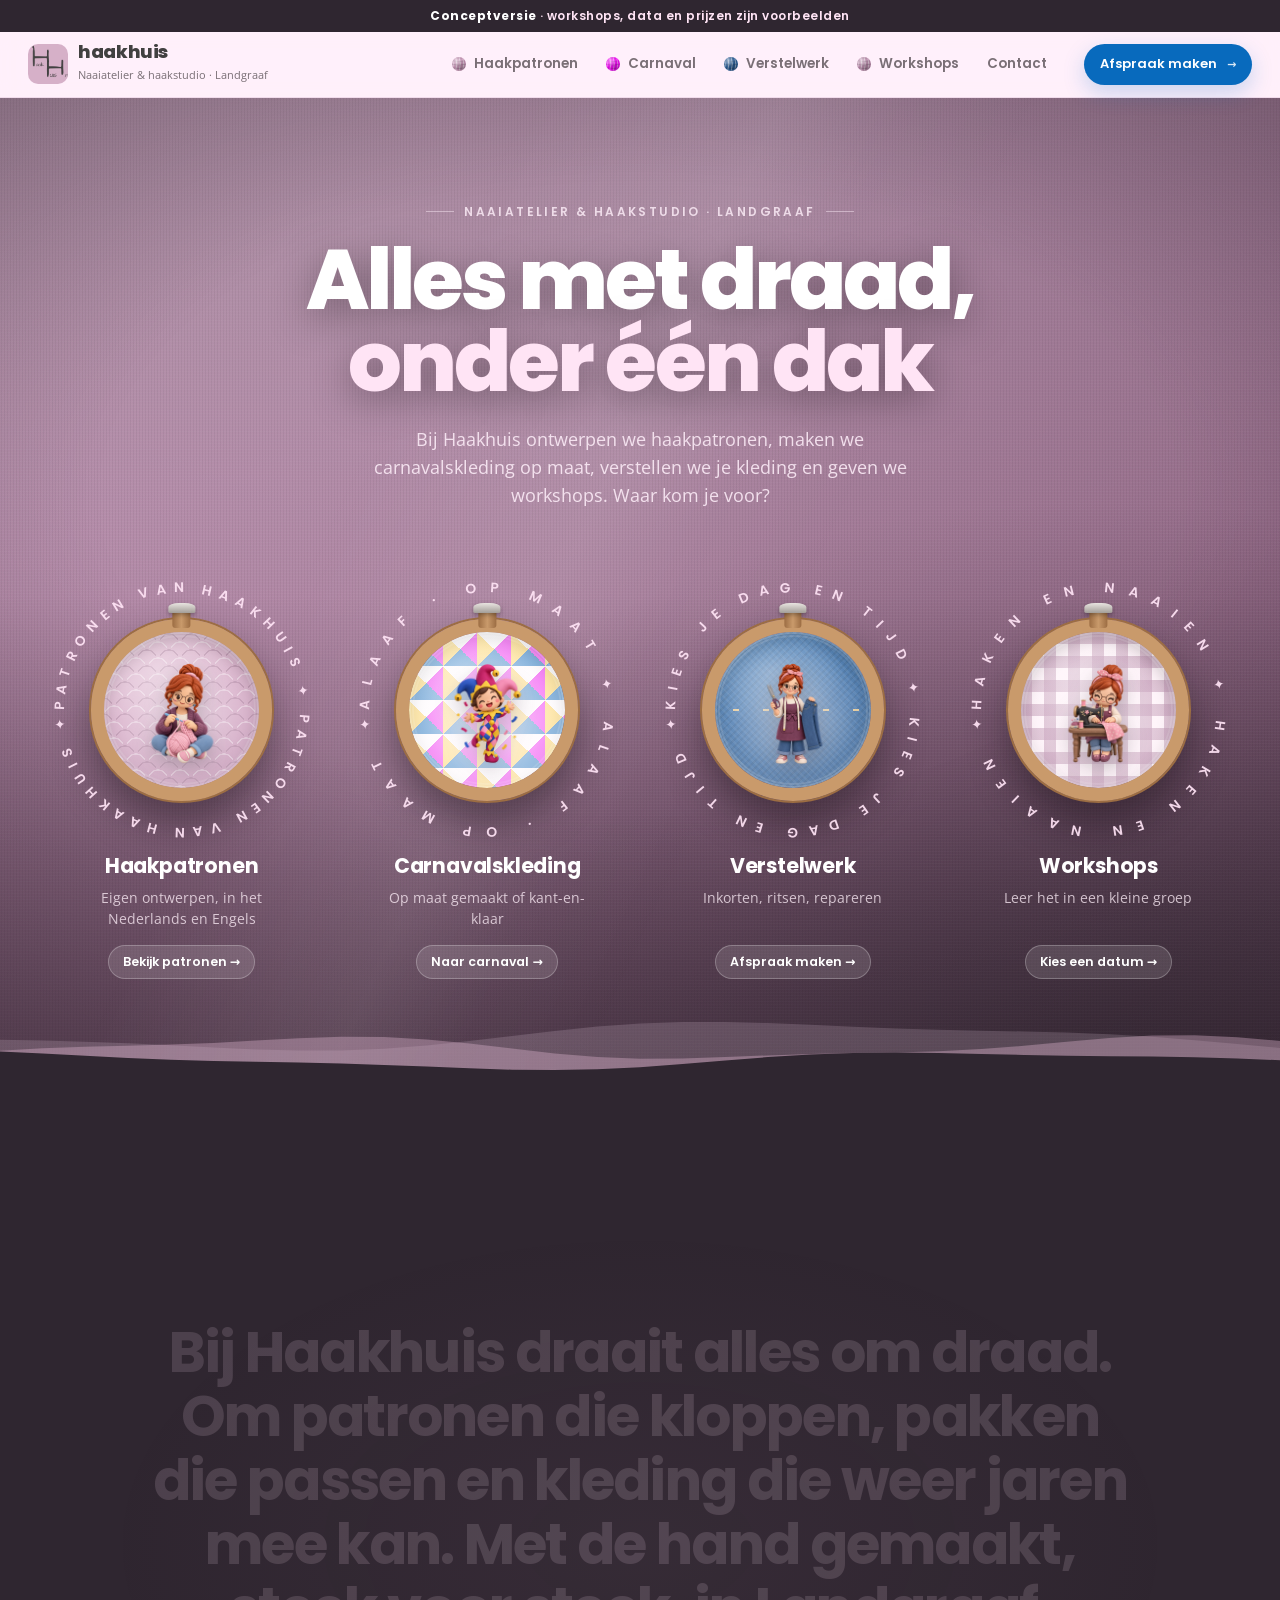
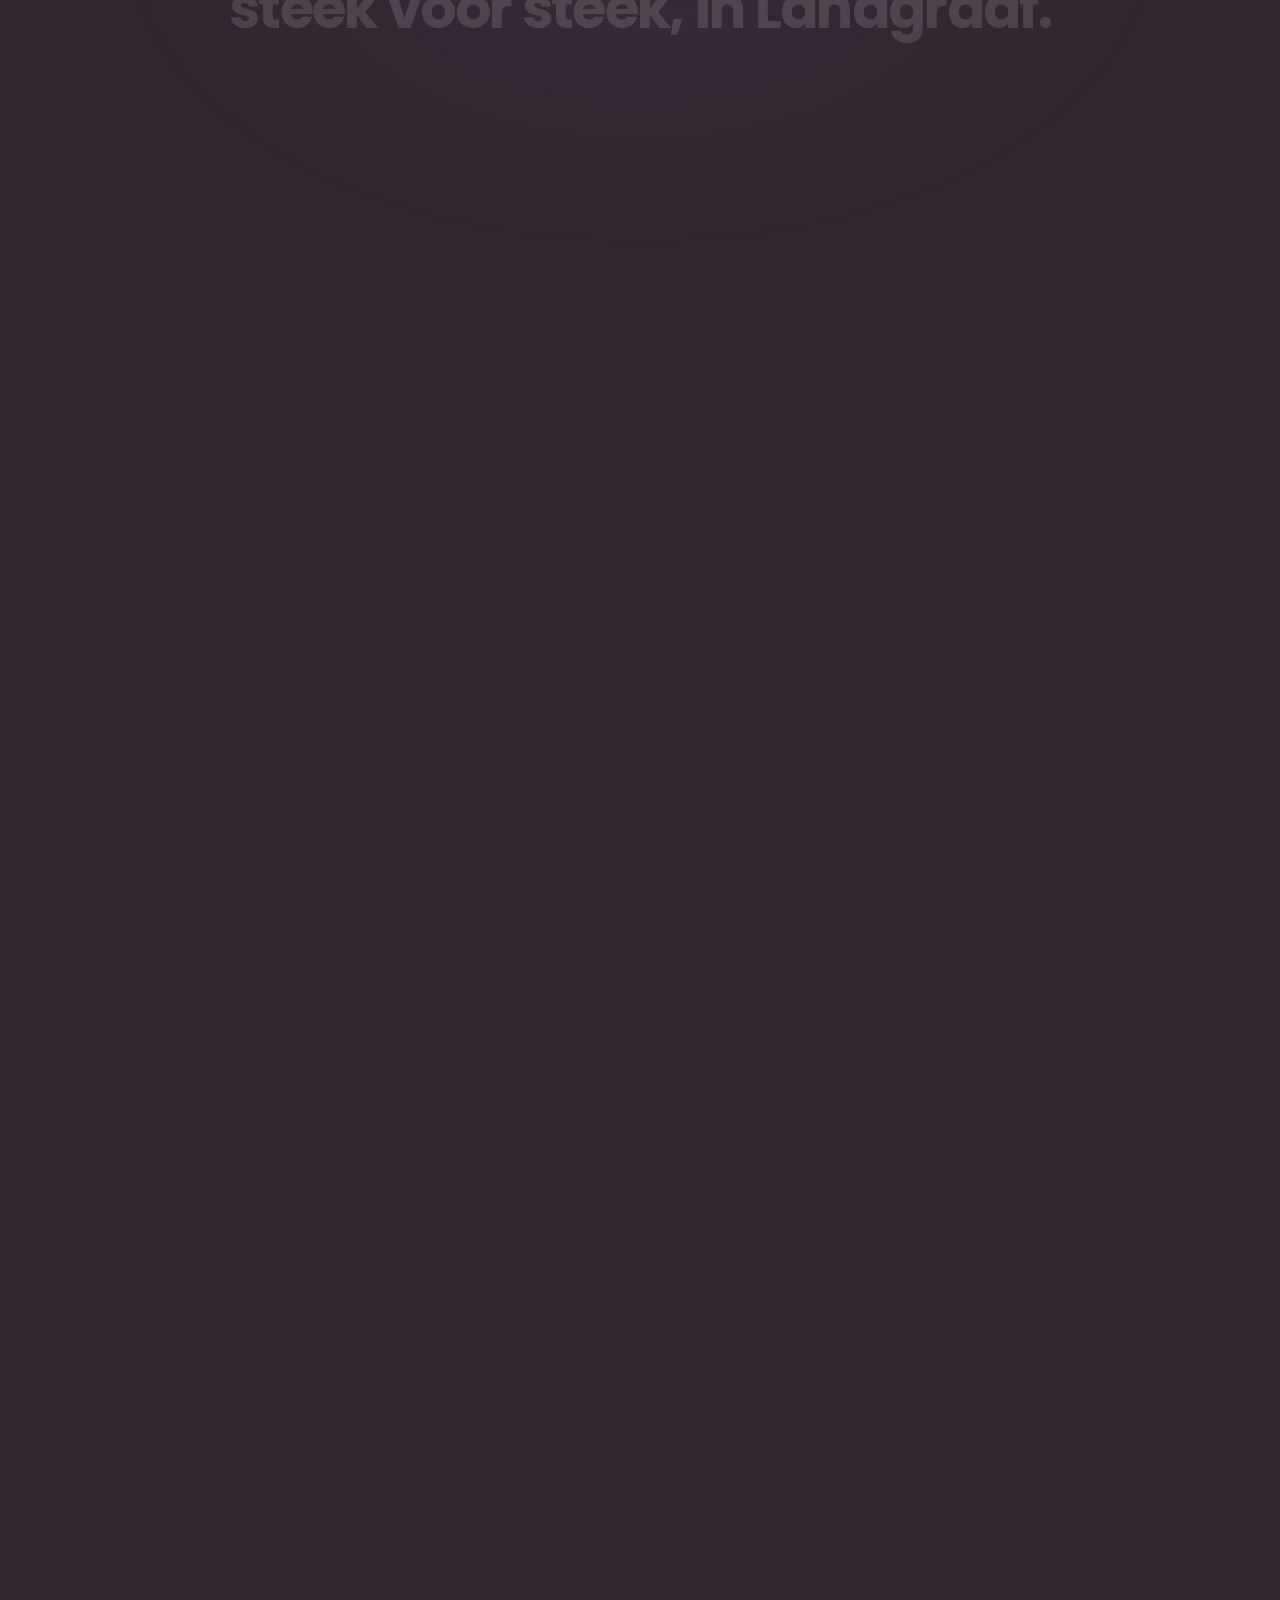
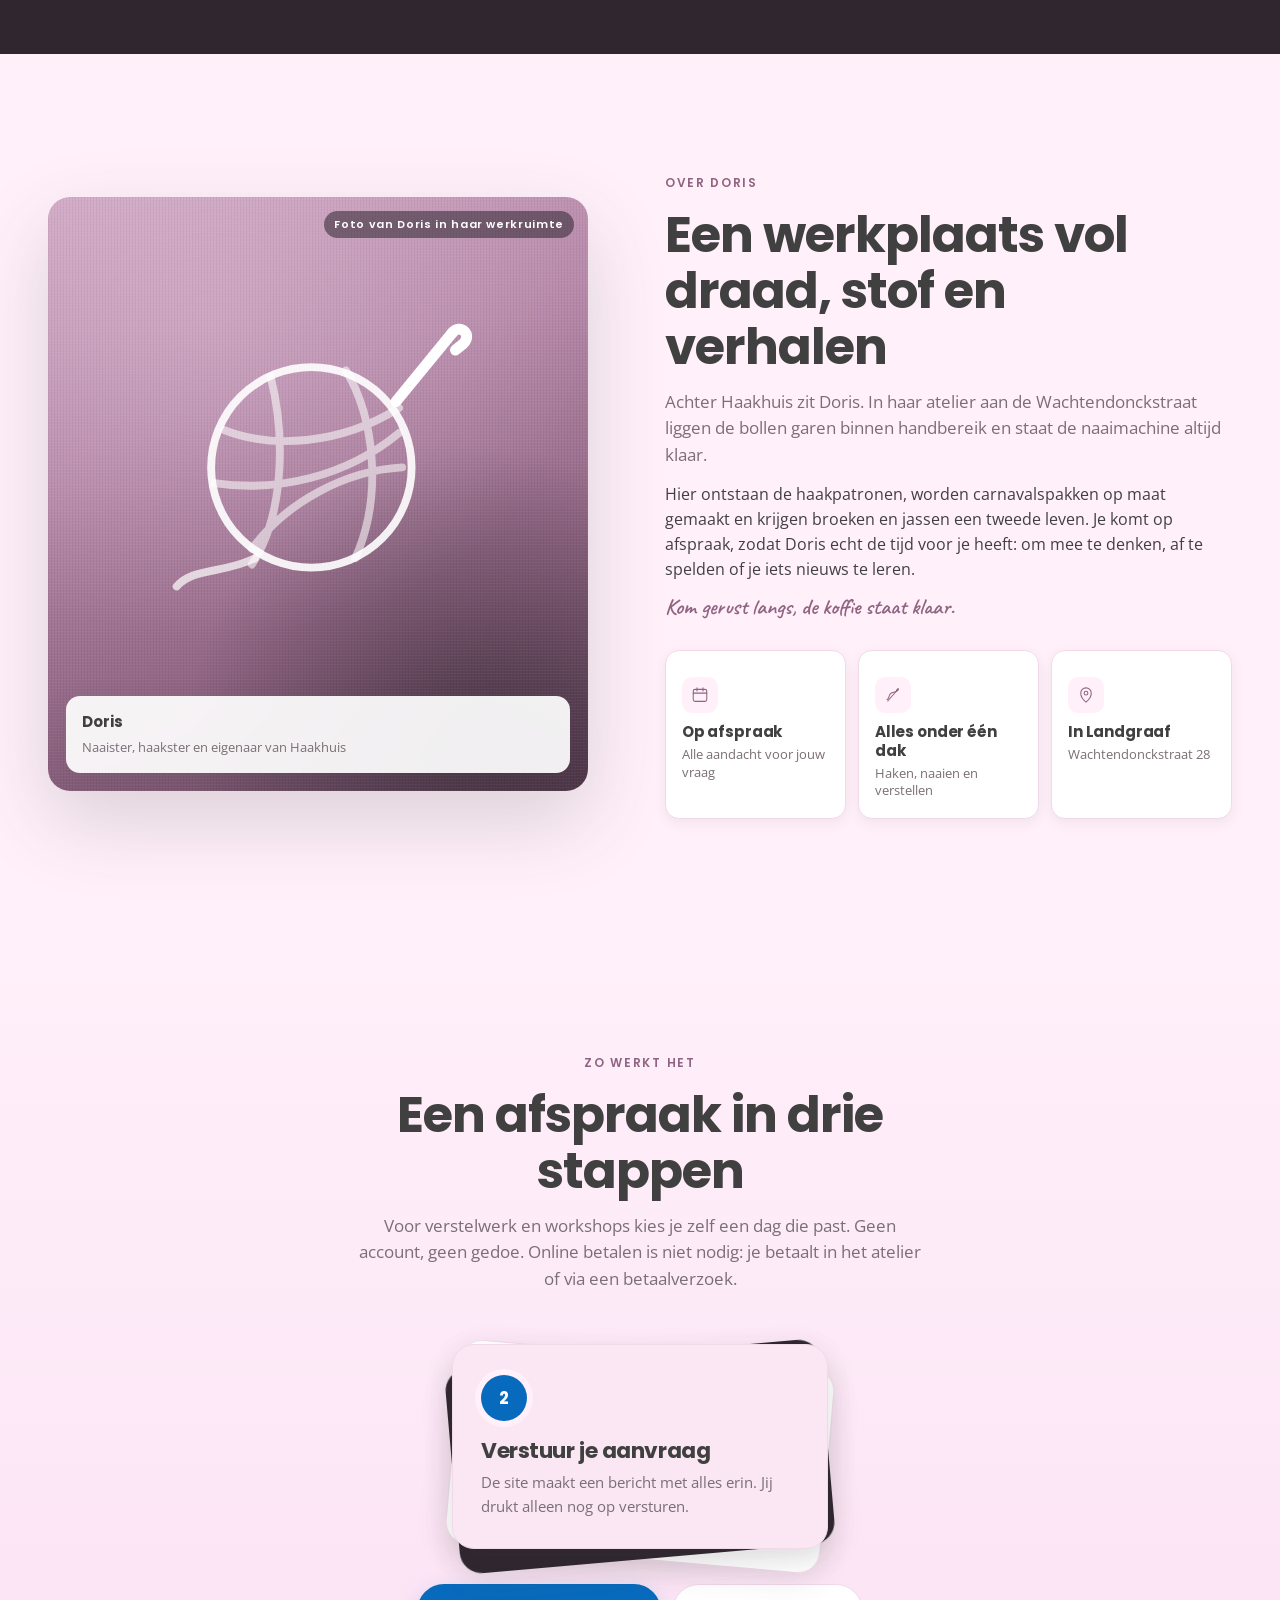
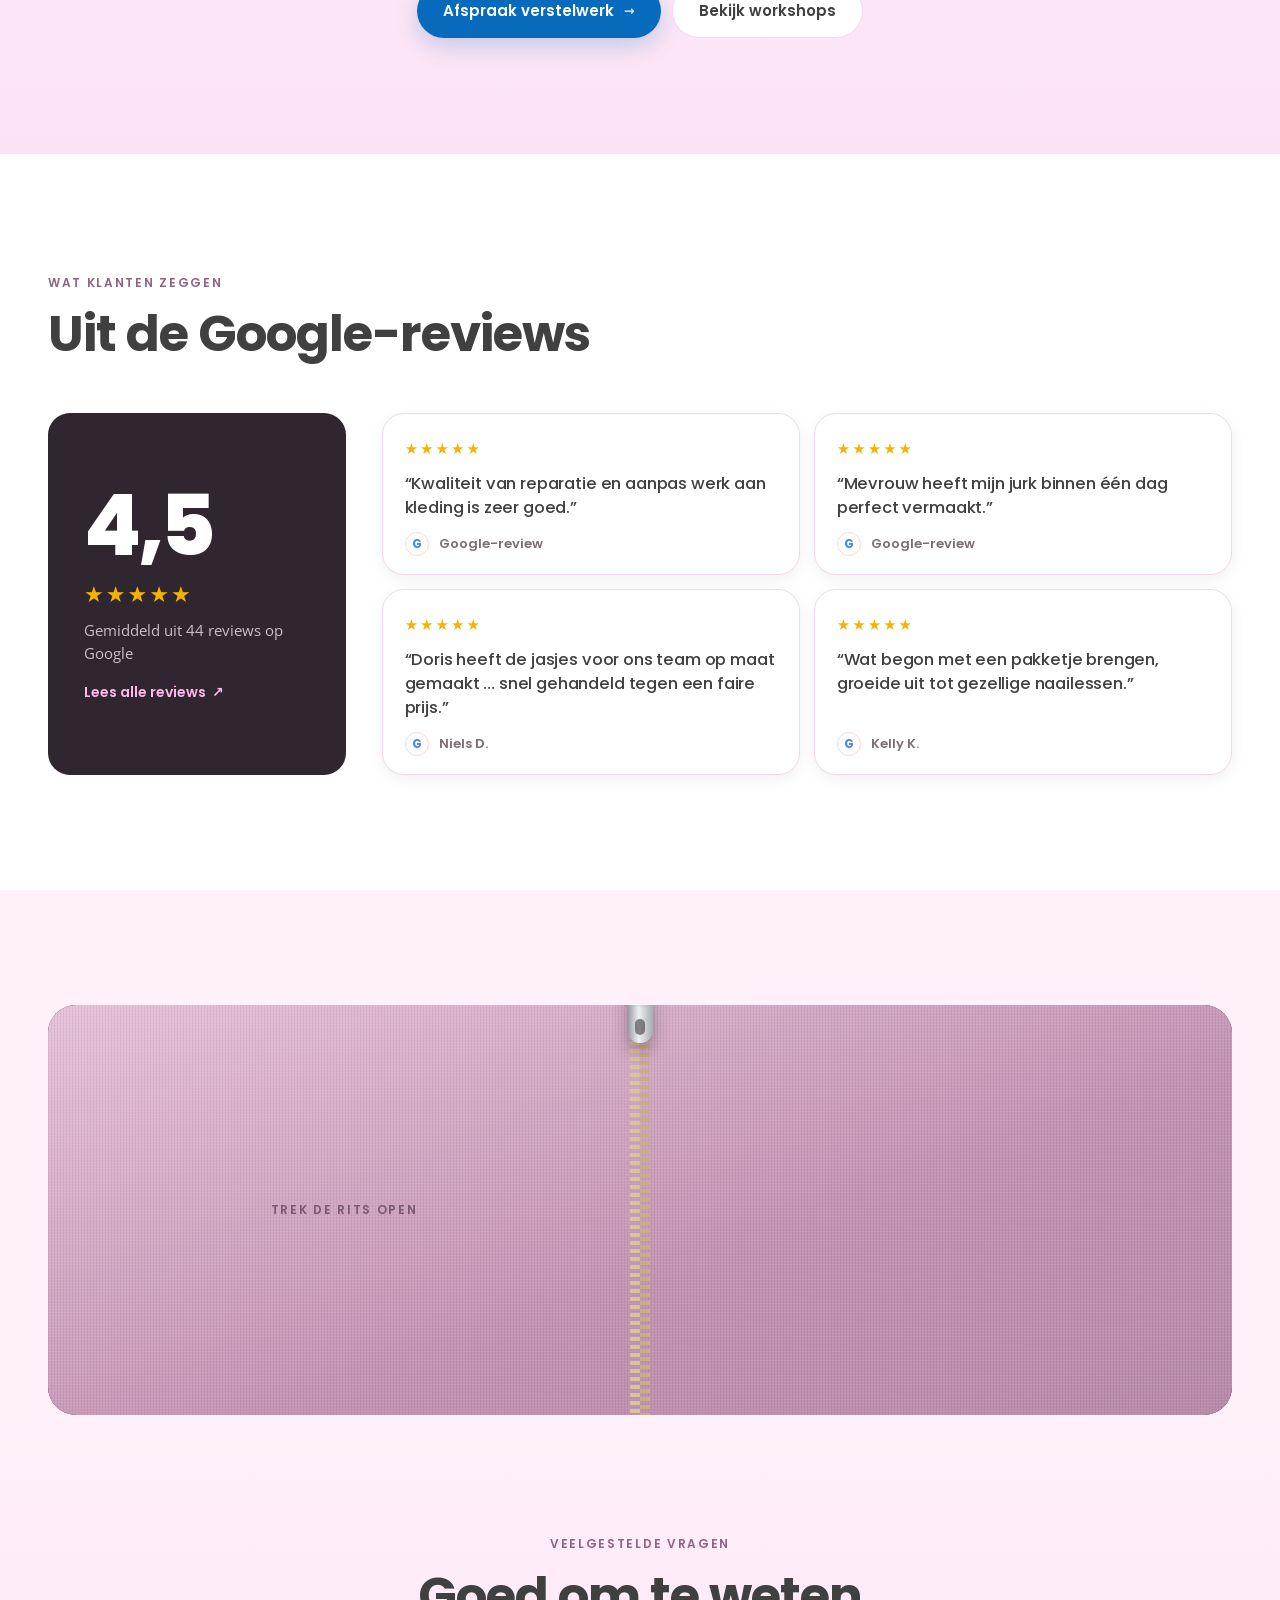
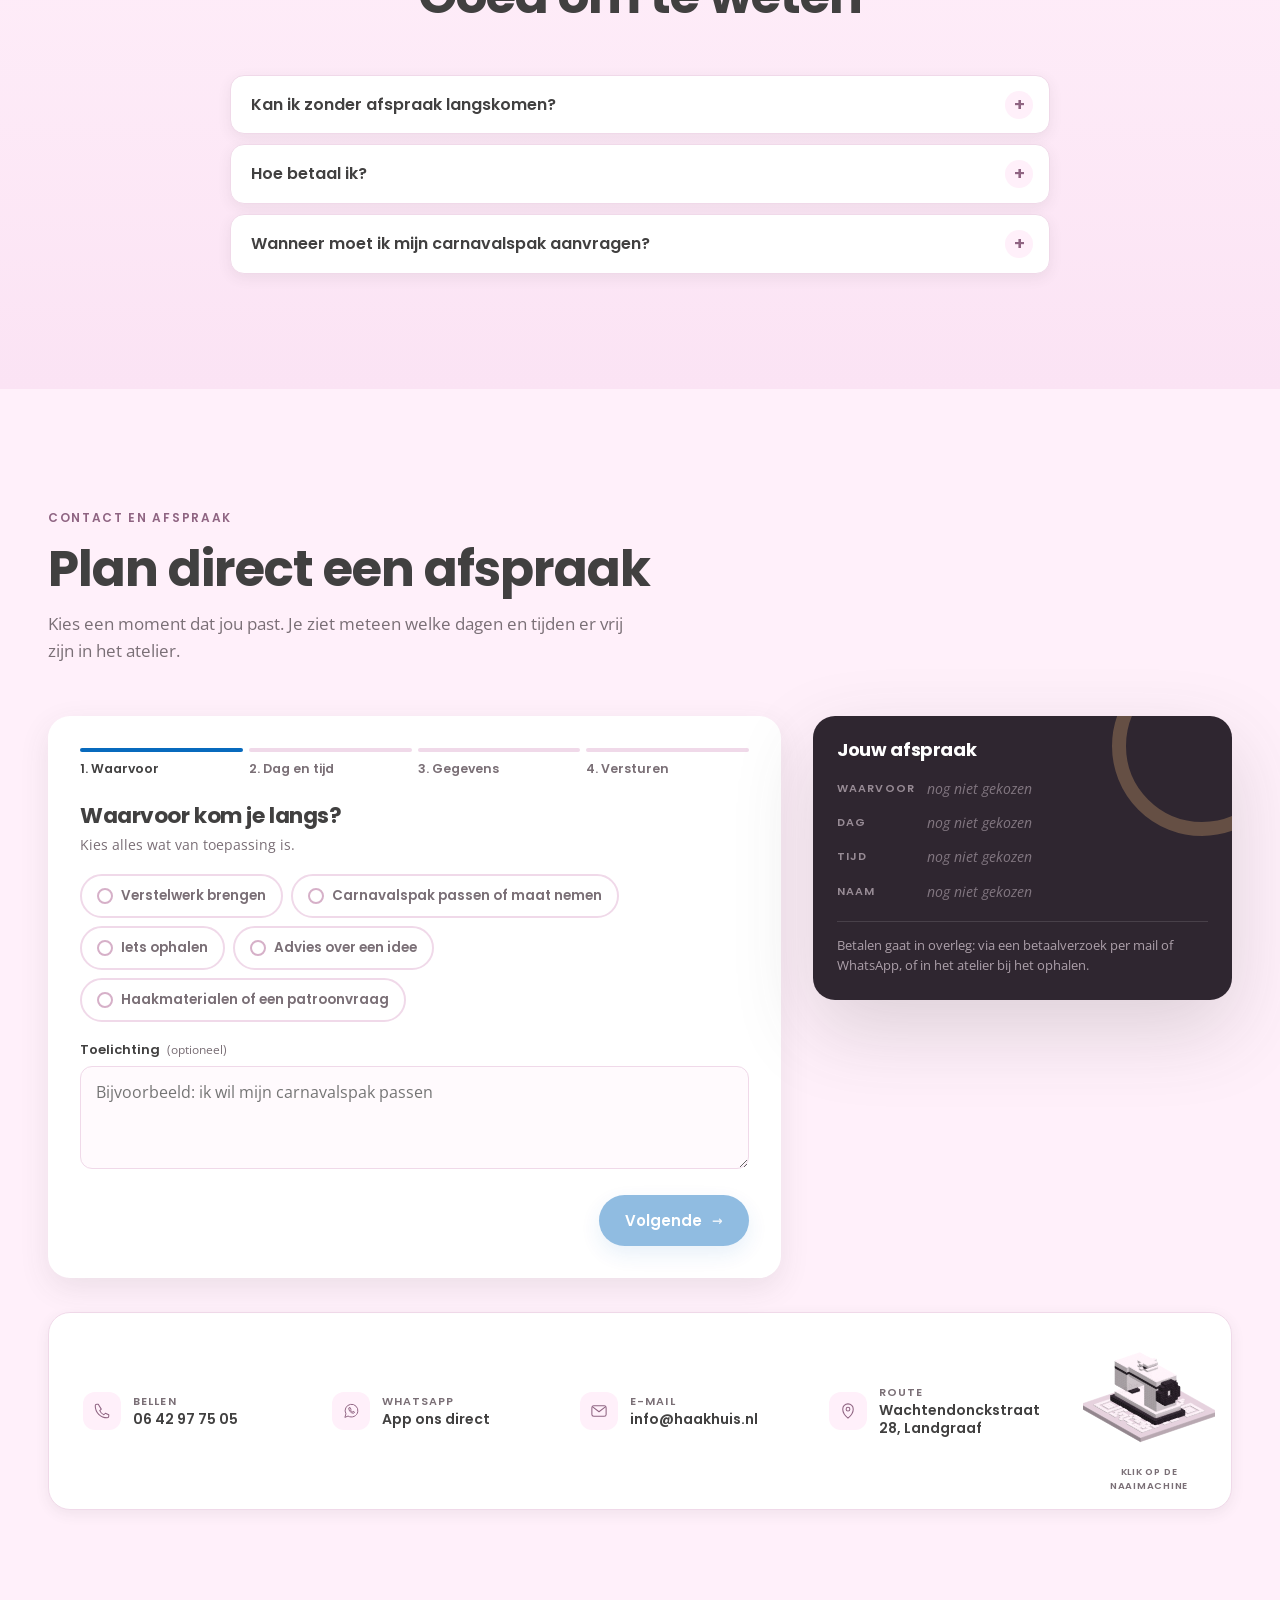
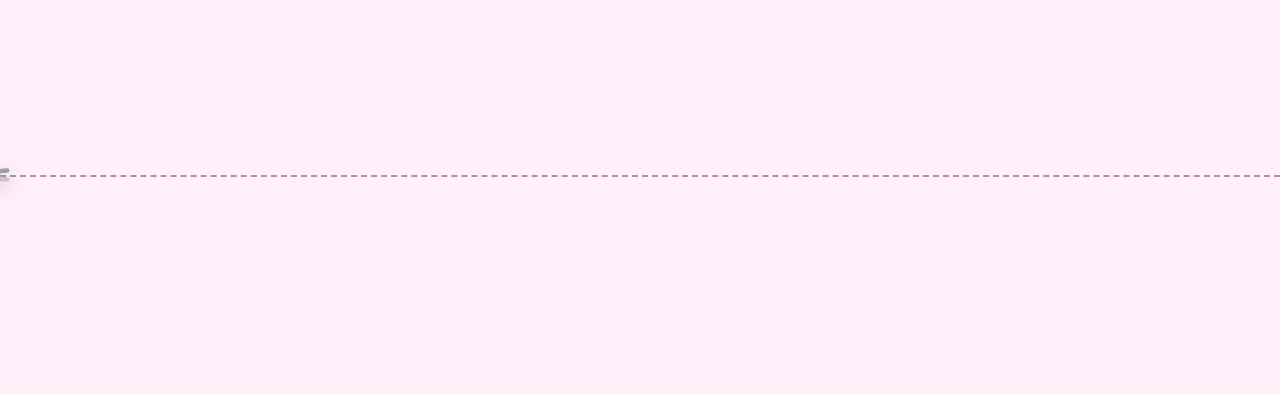
==== commit 6dc81f6a: "Rustigere onderkant: workshops-preview weg, 3 FAQ, contact in één strook, footer 3 kolommen Co-Autho" ====
--- a/index.html
+++ b/index.html
@@ -13,7 +13,7 @@
   <link rel="preconnect" href="https://fonts.googleapis.com">
   <link rel="preconnect" href="https://fonts.gstatic.com" crossorigin>
   <link href="https://fonts.googleapis.com/css2?family=Poppins:wght@400;500;600;700;800&family=Open+Sans:wght@400;600;700&family=Caveat:wght@600&display=swap" rel="stylesheet">
-  <link rel="stylesheet" href="css/style.css?v=10">
+  <link rel="stylesheet" href="css/style.css?v=11">
   <script type="application/ld+json">
   {"@context":"https://schema.org","@type":"LocalBusiness","name":"Haakhuis","description":"Naaiatelier en haakstudio: haakpatronen, carnavalskleding op maat, verstelwerk en workshops.","email":"info@haakhuis.nl","telephone":"+31642977505","url":"https://www.haakhuis.nl","address":{"@type":"PostalAddress","streetAddress":"Wachtendonckstraat 28","postalCode":"6371 VW","addressLocality":"Landgraaf","addressCountry":"NL"},"geo":{"@type":"GeoCoordinates","latitude":50.8988968,"longitude":6.0212302}}
   </script>
@@ -24,7 +24,7 @@
     <div class="intro-title"><span class="intro-eyebrow">Naaiatelier &amp; haakstudio · Landgraaf</span><b>haakhuis</b></div>
     <button class="intro-skip" type="button">Sla over</button>
   </div>
-  <script src="js/opening.js?v=10"></script>
+  <script src="js/opening.js?v=11"></script>
   <header data-site-head></header>
 
   <main>
@@ -171,20 +171,6 @@
       </div>
     </section>
 
-    <!-- ============ Workshops ============ -->
-    <section class="section">
-      <div class="wrap">
-        <div class="section-head" data-reveal style="display:flex;justify-content:space-between;align-items:flex-end;gap:20px;max-width:none;flex-wrap:wrap">
-          <div style="max-width:620px">
-            <span class="eyebrow">Binnenkort in het atelier</span>
-            <h2>Eerstvolgende workshops</h2>
-          </div>
-          <a class="link-arrow" href="workshops.html">Alle workshops <i>→</i></a>
-        </div>
-        <div class="ws-grid" id="wsPreview"></div>
-      </div>
-    </section>
-
     <!-- ============ FAQ ============ -->
     <section class="section section-tint">
       <div class="wrap">
@@ -193,12 +179,9 @@
           <h2>Goed om te weten</h2>
         </div>
         <div class="faq" data-reveal>
-          <details><summary>Kan ik zonder afspraak langskomen?</summary><div>Haakhuis werkt alleen op afspraak. Zo hebben we echt tijd voor je. Een afspraak maak je op de pagina <a href="verstelwerk.html#boeken">verstelwerk</a>, of stuur gewoon een mail.</div></details>
+          <details><summary>Kan ik zonder afspraak langskomen?</summary><div>Haakhuis werkt alleen op afspraak. Zo hebben we echt tijd voor je. Kies hieronder direct een moment in de <a href="#contact">agenda</a>.</div></details>
           <details><summary>Hoe betaal ik?</summary><div>Na je afspraak of inschrijving krijg je een betaalverzoek per mail of WhatsApp. Betalen in het atelier kan ook.</div></details>
-          <details><summary>Hoe lang duurt verstelwerk?</summary><div>Dat hangt af van de klus. Een broek inkorten is meestal binnen een week klaar. Bij het brengen hoor je wanneer je het kunt ophalen.</div></details>
           <details><summary>Wanneer moet ik mijn carnavalspak aanvragen?</summary><div>Het liefst voor 1 december, dan is er nog volop keuze in stoffen. Aanvragen voor maatwerk kunnen tot begin januari. Kijk op de pagina <a href="carnaval.html">carnaval</a> voor de planning.</div></details>
-          <details><summary>Kan ik haakpatronen ook direct bij Haakhuis kopen?</summary><div>De patronen staan op Ravelry. Daar betaal je veilig en download je het patroon meteen, in het Nederlands of Engels.</div></details>
-          <details><summary>Geven jullie ook workshops voor groepen?</summary><div>Ja, voor een vriendinnengroep, een vereniging of een uitje. Stuur een mail met jullie wensen en het aantal personen.</div></details>
         </div>
       </div>
     </section>
@@ -208,7 +191,7 @@
       <div class="wrap">
         <div class="section-head" data-reveal>
           <span class="eyebrow">Contact en afspraak</span>
-          <h2>Plan direct een afspraak</h2>
+          <h2 id="contactTitle">Plan direct een afspraak</h2>
           <p class="lead">Kies een moment dat jou past. Je ziet meteen welke dagen en tijden er vrij zijn in het atelier.</p>
         </div>
         <div class="booker" id="verstelBooker" data-mode="contact">
@@ -270,32 +253,16 @@
             </div>
           </aside>
         </div>
-        <div class="section-head" data-reveal style="margin-top:clamp(48px,6vw,80px)">
-          <span class="eyebrow">Liever eerst contact?</span>
-          <h2 style="font-size:clamp(26px,3vw,36px)">Kom langs in Landgraaf</h2>
-        </div>
-        <div class="contact">
-          <div class="contact-card" data-reveal>
-            <a class="contact-line" data-href="mail"><span class="ic" data-icon="mail"></span><span><small>E-mail</small><b data-fill="email"></b></span></a>
-            <a class="contact-line" data-href="tel"><span class="ic" data-icon="tel"></span><span><small>Telefoon</small><b data-fill="tel"></b></span></a>
-            <a class="contact-line" href="https://www.openstreetmap.org/?mlat=50.8988968&amp;mlon=6.0212302#map=17/50.8989/6.0212" target="_blank" rel="noopener"><span class="ic" data-icon="pin"></span><span><small>Adres</small><b data-fill="adres"></b></span></a>
-            <div class="contact-line"><span class="ic" data-icon="klok"></span><span><small>Openingstijden</small><b data-fill="open"></b></span></div>
-            <a class="btn magnetic" data-href="mail" style="align-self:flex-start">Stuur ons een bericht <i>→</i></a>
-          </div>
-          <div class="qr-card" data-reveal>
-            <span class="eyebrow">Direct contact</span>
-            <h3>App ons via WhatsApp</h3>
-            <div class="qr-machine">
-              <canvas tabindex="0" role="img" aria-label="Naaimachine die een QR-code wordt. Scan de code om Haakhuis te appen."></canvas>
-              <p class="qr-hint">Klik op de naaimachine · <b>scan om ons te appen</b></p>
-            </div>
-            <a class="btn btn-wa btn-sm" data-href="wa" href="#" target="_blank" rel="noopener"><span data-icon="whatsapp" class="wa-ic"></span> Of tik hier om te appen</a>
-          </div>
-        </div>
-        <div class="contact-map">
-          <div class="map" data-reveal>
-            <iframe title="Kaart: Haakhuis, Wachtendonckstraat 28 in Landgraaf" loading="lazy"
-              src="https://www.openstreetmap.org/export/embed.html?bbox=6.0132%2C50.8955%2C6.0292%2C50.9023&amp;layer=mapnik&amp;marker=50.8988968%2C6.0212302"></iframe>
+        <div class="contact-strip" data-reveal>
+          <div class="cs-items">
+            <a class="cs-item" data-href="tel"><span class="ic" data-icon="tel"></span><span><small>Bellen</small><b data-fill="tel"></b></span></a>
+            <a class="cs-item" data-href="wa" href="#" target="_blank" rel="noopener"><span class="ic" data-icon="whatsapp"></span><span><small>WhatsApp</small><b>App ons direct</b></span></a>
+            <a class="cs-item" data-href="mail"><span class="ic" data-icon="mail"></span><span><small>E-mail</small><b data-fill="email"></b></span></a>
+            <a class="cs-item" href="https://www.google.com/maps?cid=18015221377923114563" target="_blank" rel="noopener"><span class="ic" data-icon="pin"></span><span><small>Route</small><b>Wachtendonckstraat 28, Landgraaf</b></span></a>
+          </div>
+          <div class="cs-qr qr-machine">
+            <canvas tabindex="0" role="img" aria-label="Naaimachine die een QR-code wordt. Scan de code om Haakhuis te appen."></canvas>
+            <p class="qr-hint">Scan om ons te appen</p>
           </div>
         </div>
       </div>
@@ -304,11 +271,11 @@
 
   <footer data-site-foot></footer>
 
-  <script src="js/config.js?v=10"></script>
-  <script src="js/main.js?v=10"></script>
-  <script src="js/booking.js?v=10"></script>
-  <script src="js/scenes.js?v=10"></script>
-  <script src="js/fx.js?v=10"></script>
-  <script src="js/haakhuis-qr.js?v=10"></script>
+  <script src="js/config.js?v=11"></script>
+  <script src="js/main.js?v=11"></script>
+  <script src="js/booking.js?v=11"></script>
+  <script src="js/scenes.js?v=11"></script>
+  <script src="js/fx.js?v=11"></script>
+  <script src="js/haakhuis-qr.js?v=11"></script>
 </body>
 </html>
--- a/css/style.css
+++ b/css/style.css
@@ -810,3 +810,28 @@
 .intro-skip { position: absolute; right: 22px; top: 20px; z-index: 2; font: 600 12px var(--font-head); letter-spacing: .06em; color: rgba(255,228,245,.75); padding: 8px 14px; border-radius: 999px; border: 1px solid rgba(255,255,255,.2); }
 .intro-skip:hover { color: #fff; border-color: rgba(255,255,255,.5); }
 .intro.is-leaving .intro-bar, .intro.is-leaving .intro-hint, .intro.is-leaving .intro-skip { opacity: 0; transition: opacity .4s; }
+
+/* ===================================================================
+   RUSTIGERE ONDERKANT (29 okt): één contactstrook onder de agenda
+   =================================================================== */
+.contact-strip { margin-top: clamp(22px, 3vw, 34px); display: grid; grid-template-columns: minmax(0, 1fr) auto; align-items: center; gap: 24px; background: #fff; border: 1px solid var(--line); border-radius: var(--r); padding: 16px 16px 16px 22px; box-shadow: var(--shadow-sm); }
+.cs-items { display: grid; grid-template-columns: repeat(4, minmax(0, 1fr)); gap: 6px; }
+.cs-item { display: flex; align-items: center; gap: 12px; padding: 10px 12px; border-radius: 14px; text-decoration: none; color: var(--ink); transition: background .3s; min-width: 0; }
+.cs-item:hover { background: var(--bg); }
+.cs-item .ic { flex-shrink: 0; width: 38px; height: 38px; border-radius: 12px; background: var(--bg); color: var(--rose-deep); display: grid; place-items: center; transition: background .3s, color .3s; }
+.cs-item .ic svg { width: 18px; height: 18px; }
+.cs-item:hover .ic { background: var(--blue-deep); color: #fff; }
+.cs-item small { display: block; font: 600 11px var(--font-head); letter-spacing: .1em; text-transform: uppercase; color: var(--ink-soft); }
+.cs-item b { display: block; font: 600 14px/1.3 var(--font-head); overflow-wrap: anywhere; }
+.cs-qr { width: 132px; margin: 0; gap: 4px; }
+.cs-qr canvas { max-width: 132px; }
+.cs-qr .qr-hint { font-size: 9.5px; letter-spacing: .08em; text-align: center; }
+.foot-grid { grid-template-columns: 1.5fr 1fr 1fr; }
+@media (max-width: 1080px) { .cs-items { grid-template-columns: repeat(2, minmax(0, 1fr)); } }
+@media (max-width: 700px) {
+  .contact-strip { grid-template-columns: 1fr; padding: 12px; }
+  .cs-qr { display: none; }           /* je eigen scherm scannen kan niet; WhatsApp-knop staat erboven */
+}
+@media (max-width: 420px) { .cs-items { grid-template-columns: 1fr; } }
+@media (max-width: 1080px) { .foot-grid { grid-template-columns: 1fr 1fr; } }
+@media (max-width: 560px) { .foot-grid { grid-template-columns: 1fr; } }
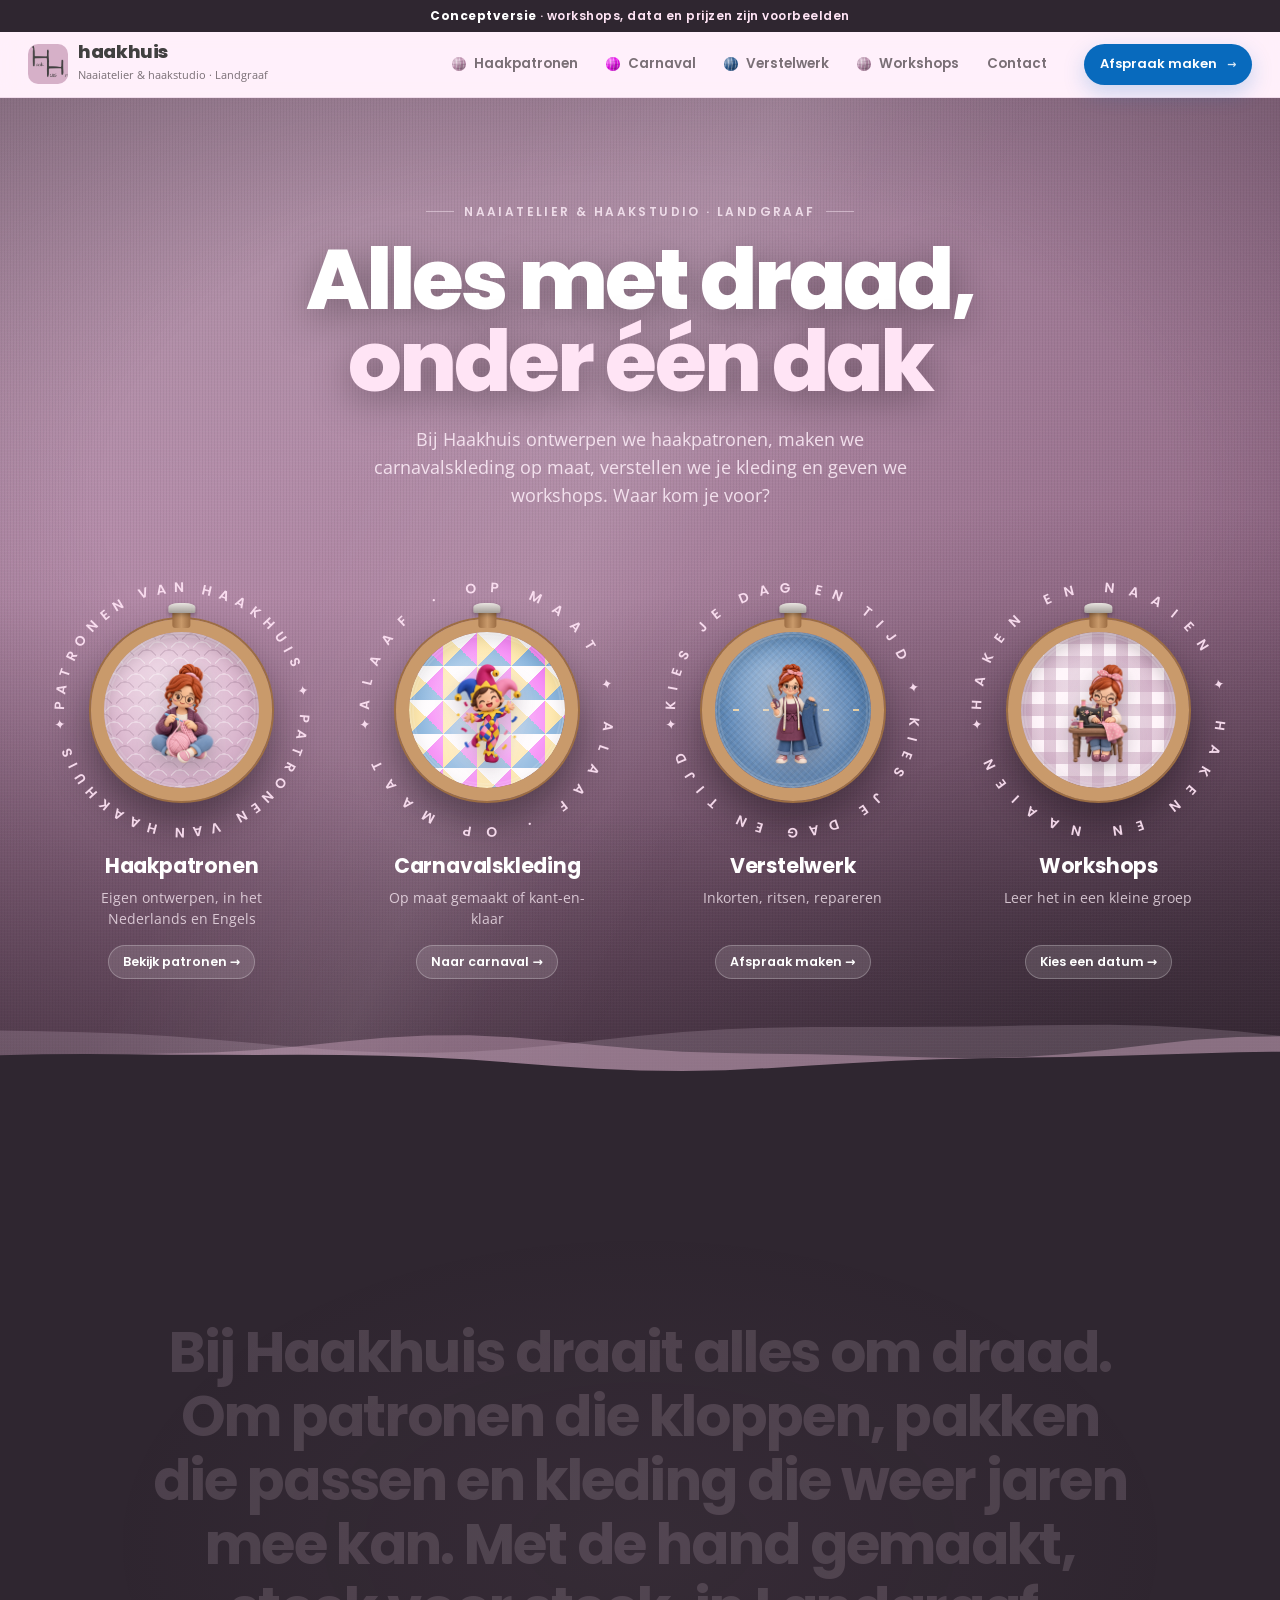
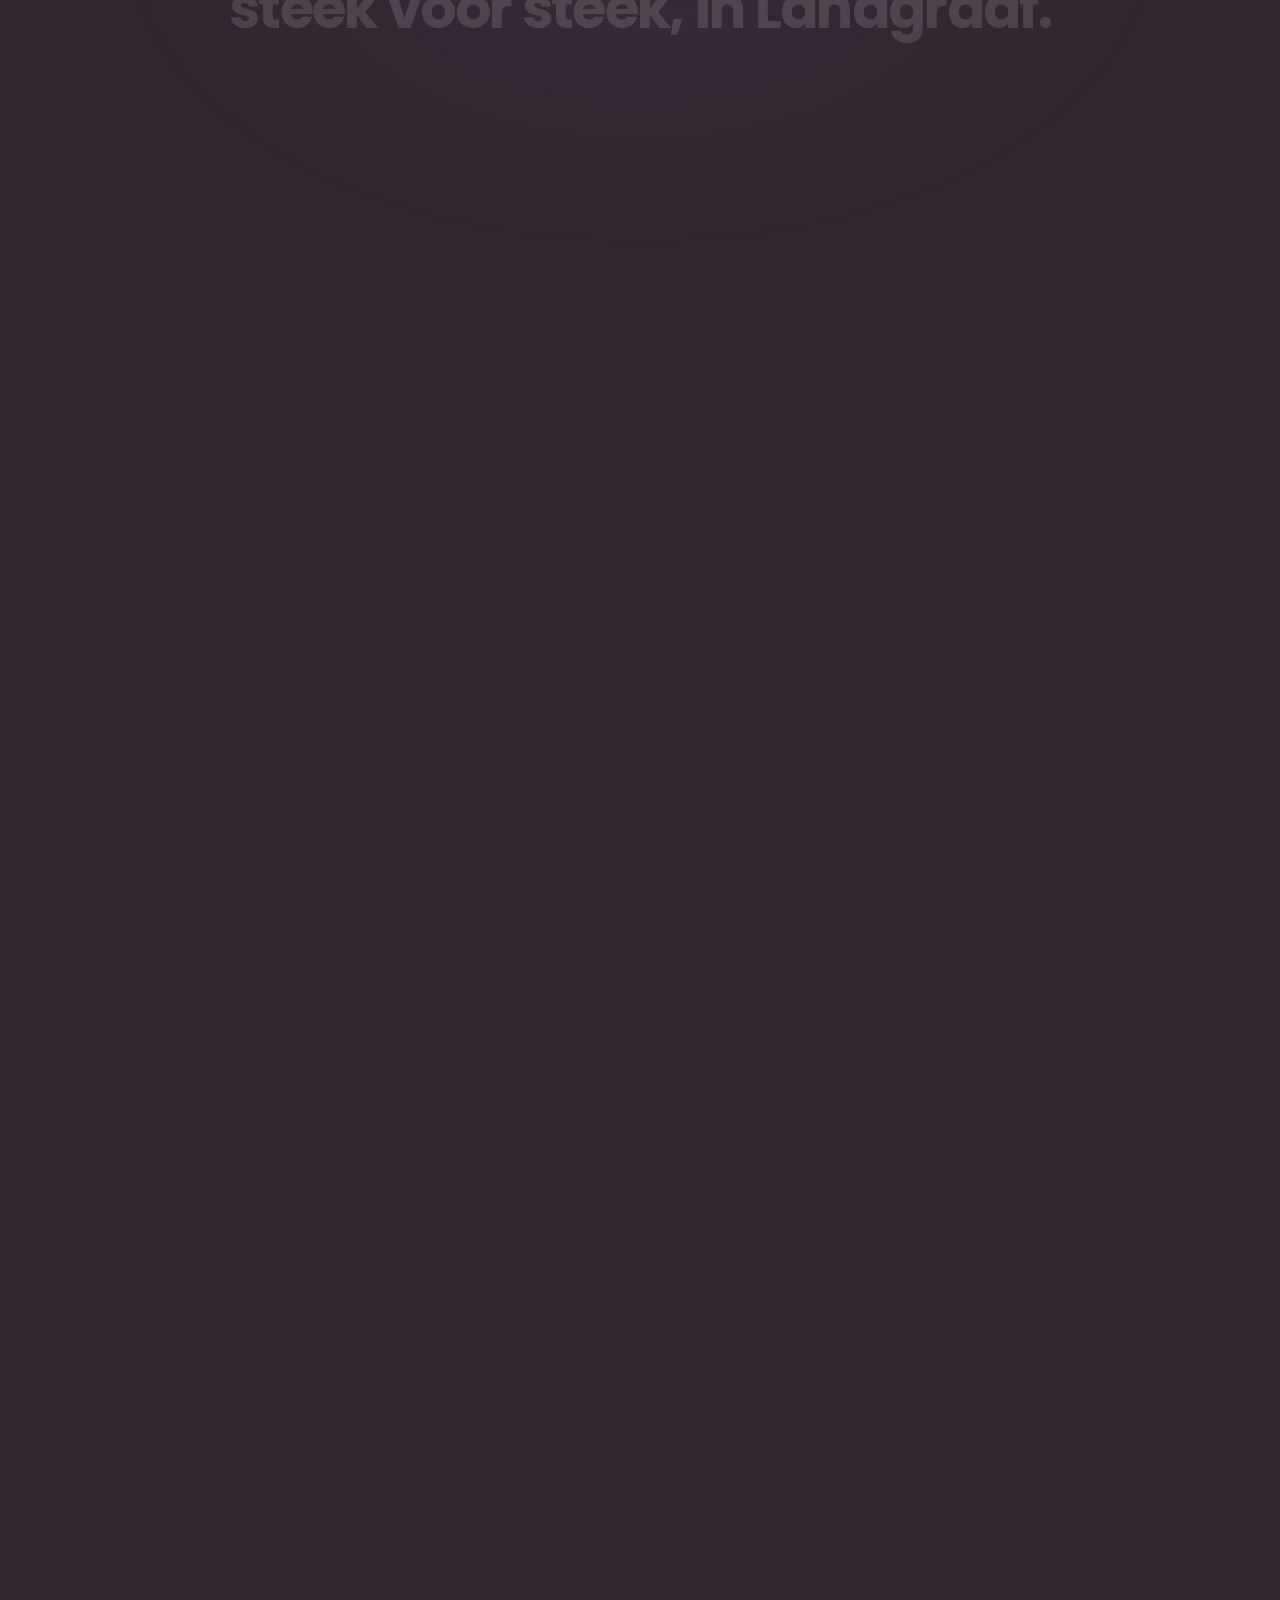
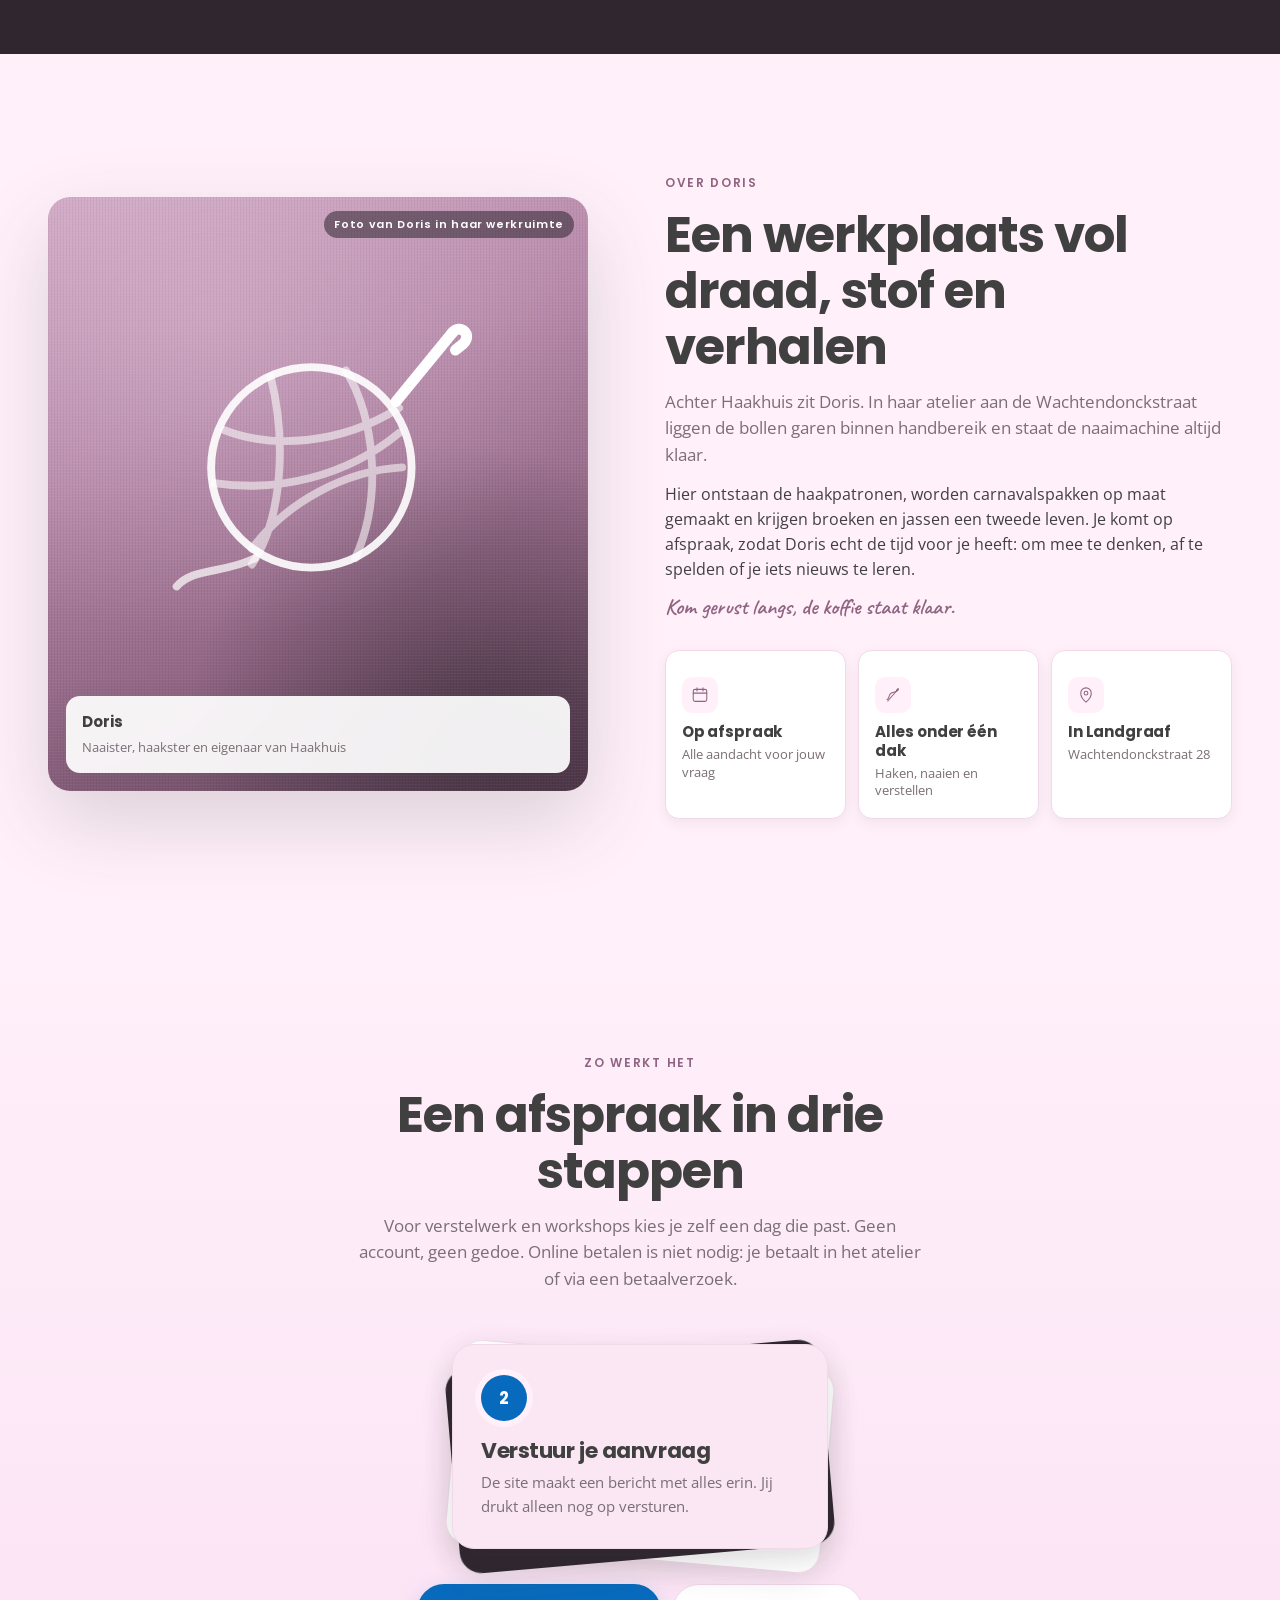
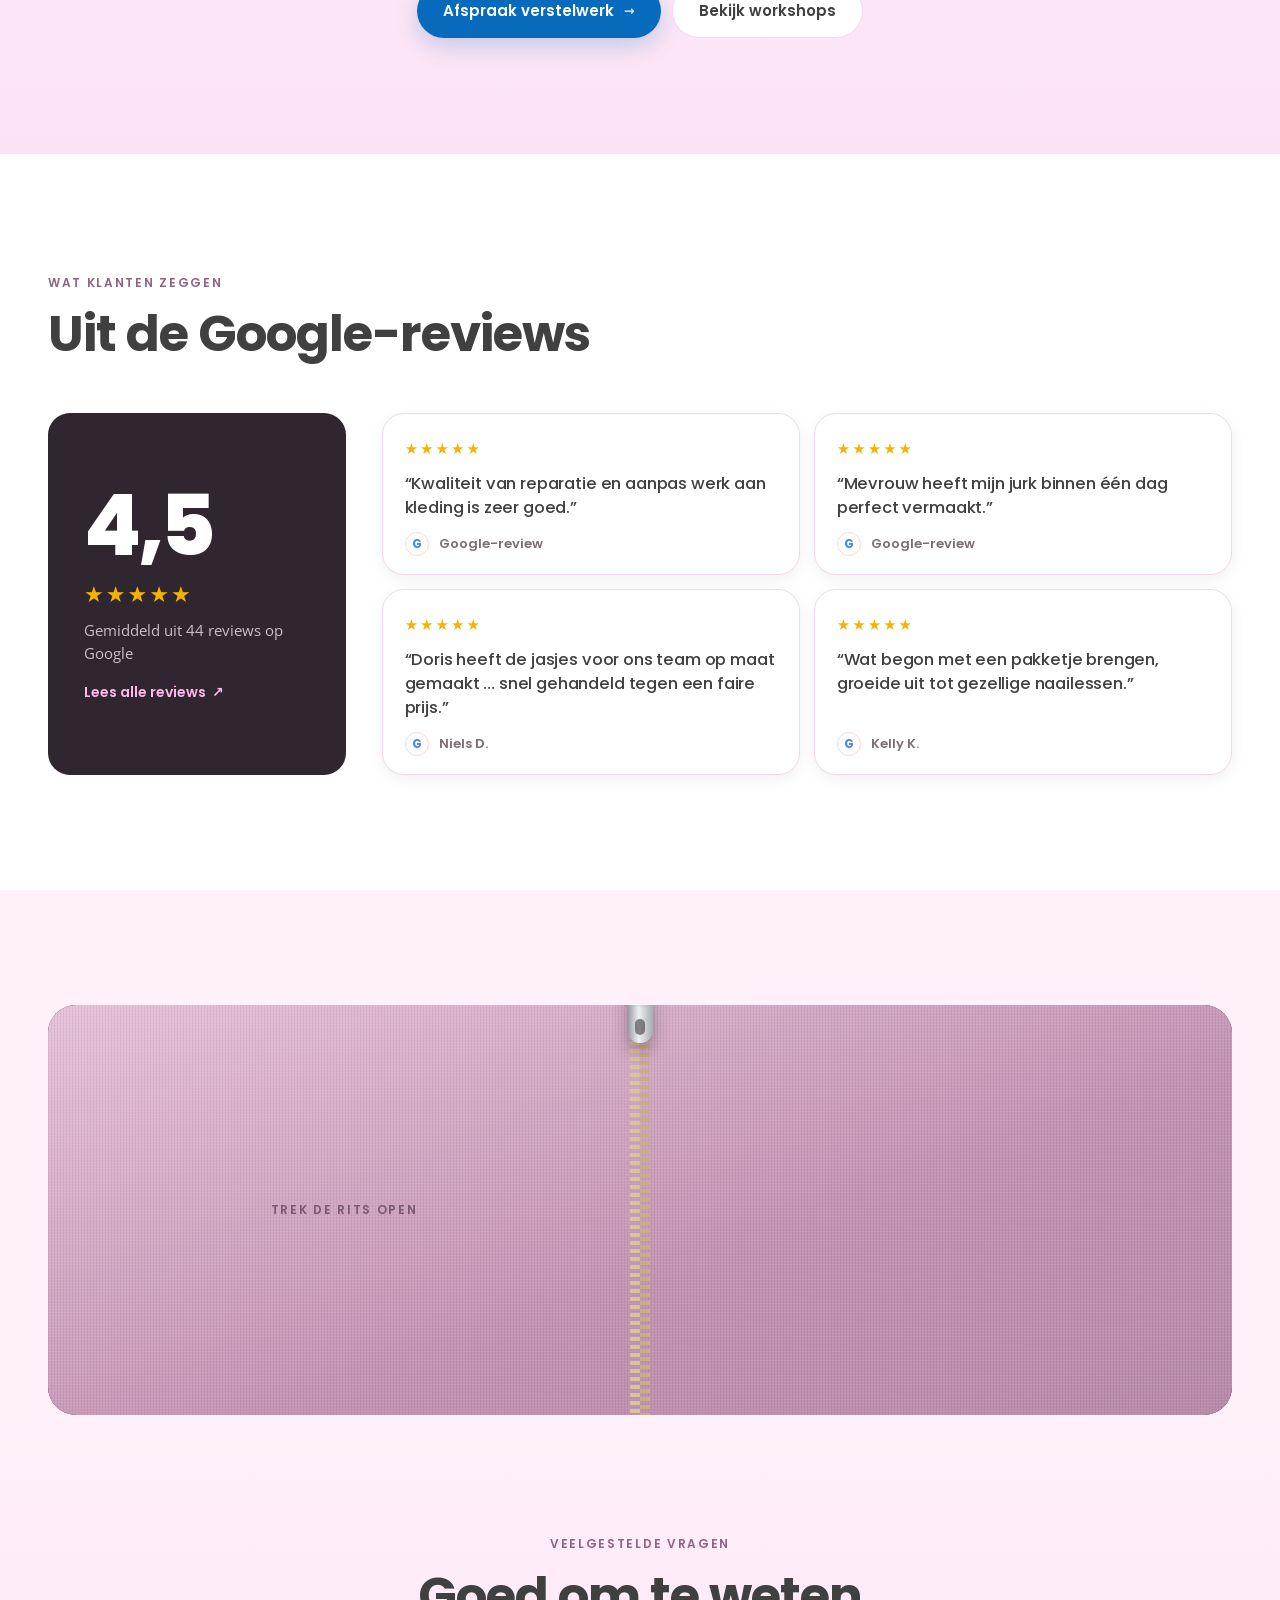
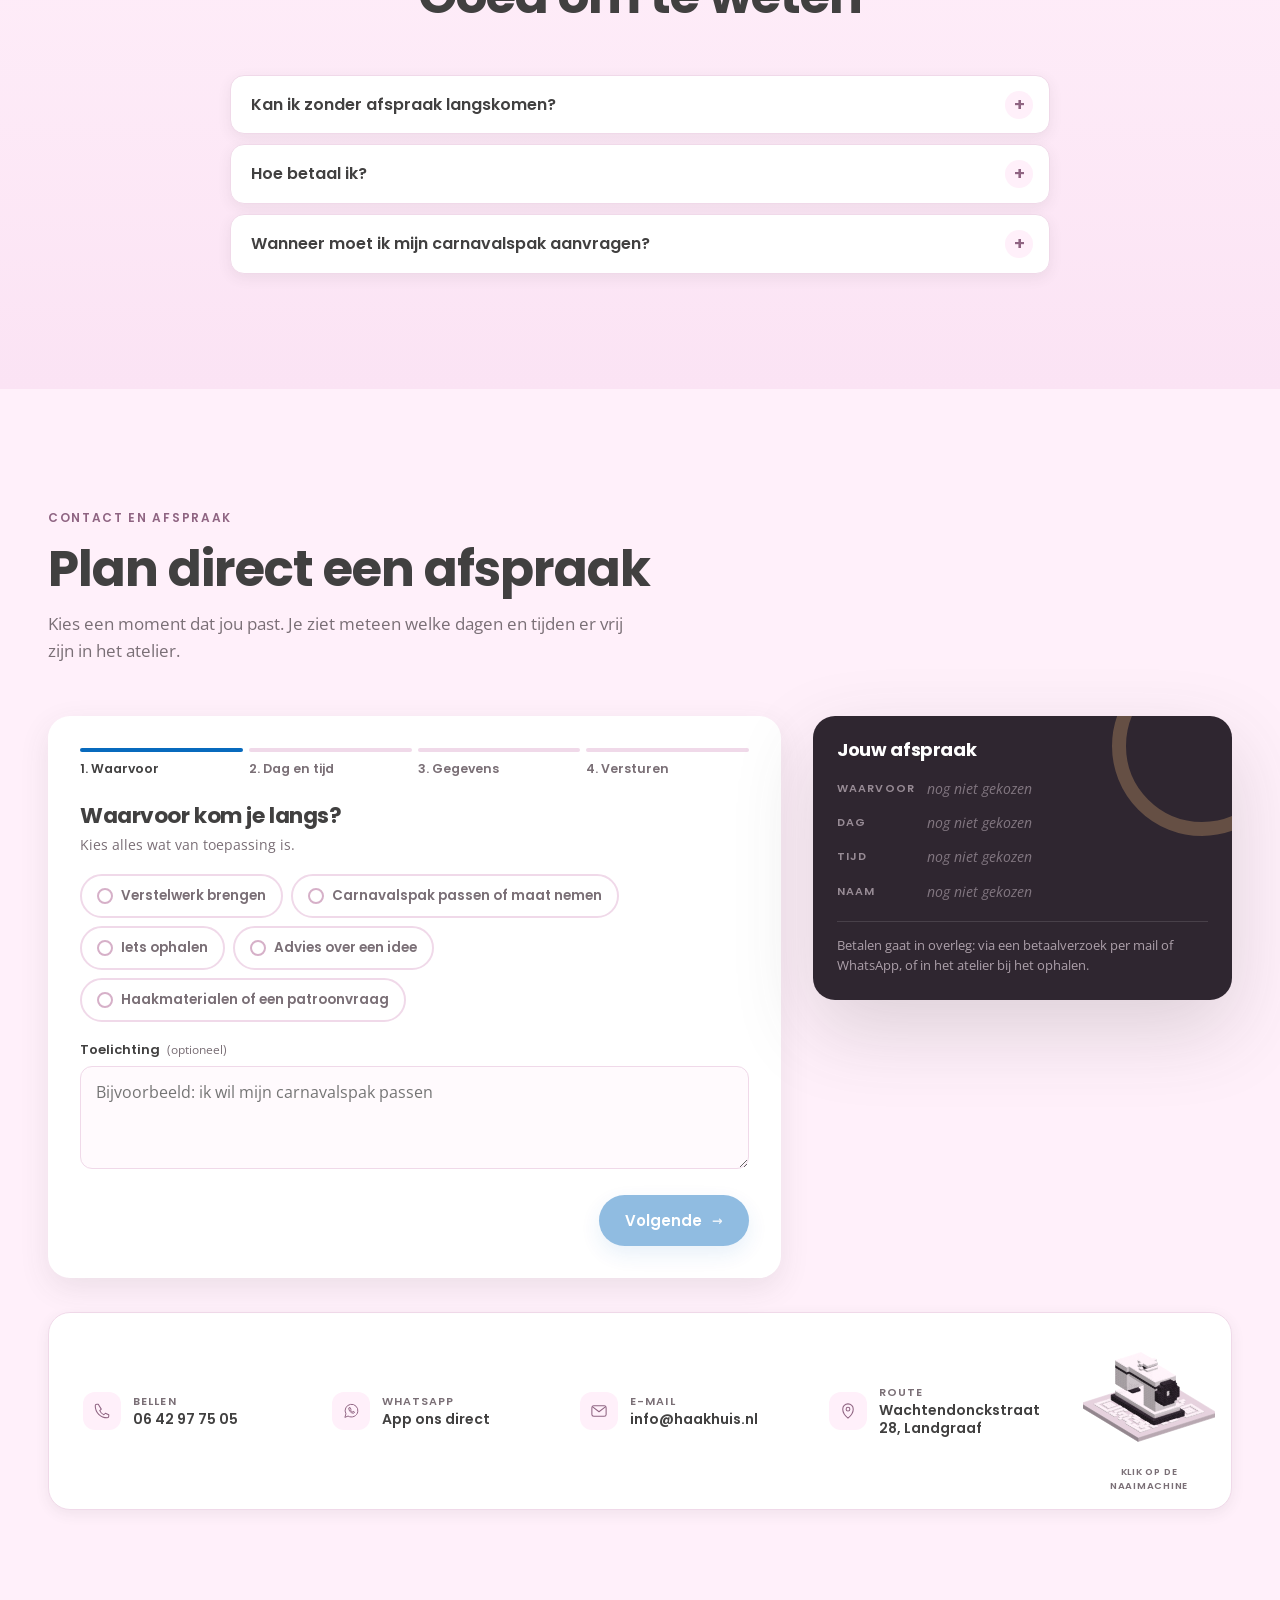
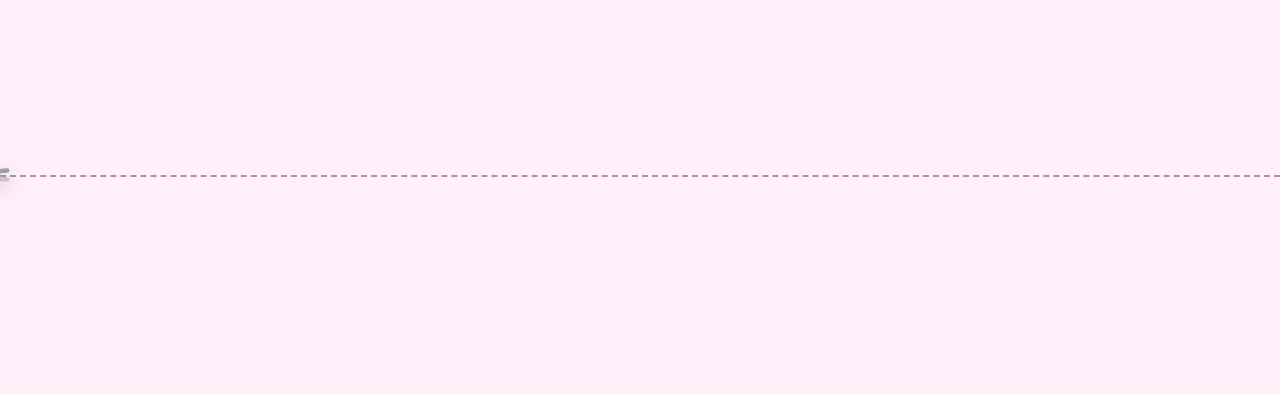
==== commit b6ff7271: "Opening: vorm past boven de titel, speelt één keer per bezoek; sprong-links werken; grotere tikruimt" ====
--- a/index.html
+++ b/index.html
@@ -13,7 +13,7 @@
   <link rel="preconnect" href="https://fonts.googleapis.com">
   <link rel="preconnect" href="https://fonts.gstatic.com" crossorigin>
   <link href="https://fonts.googleapis.com/css2?family=Poppins:wght@400;500;600;700;800&family=Open+Sans:wght@400;600;700&family=Caveat:wght@600&display=swap" rel="stylesheet">
-  <link rel="stylesheet" href="css/style.css?v=11">
+  <link rel="stylesheet" href="css/style.css?v=17">
   <script type="application/ld+json">
   {"@context":"https://schema.org","@type":"LocalBusiness","name":"Haakhuis","description":"Naaiatelier en haakstudio: haakpatronen, carnavalskleding op maat, verstelwerk en workshops.","email":"info@haakhuis.nl","telephone":"+31642977505","url":"https://www.haakhuis.nl","address":{"@type":"PostalAddress","streetAddress":"Wachtendonckstraat 28","postalCode":"6371 VW","addressLocality":"Landgraaf","addressCountry":"NL"},"geo":{"@type":"GeoCoordinates","latitude":50.8988968,"longitude":6.0212302}}
   </script>
@@ -24,7 +24,7 @@
     <div class="intro-title"><span class="intro-eyebrow">Naaiatelier &amp; haakstudio · Landgraaf</span><b>haakhuis</b></div>
     <button class="intro-skip" type="button">Sla over</button>
   </div>
-  <script src="js/opening.js?v=11"></script>
+  <script src="js/opening.js?v=17"></script>
   <header data-site-head></header>
 
   <main>
@@ -271,11 +271,11 @@
 
   <footer data-site-foot></footer>
 
-  <script src="js/config.js?v=11"></script>
-  <script src="js/main.js?v=11"></script>
-  <script src="js/booking.js?v=11"></script>
-  <script src="js/scenes.js?v=11"></script>
-  <script src="js/fx.js?v=11"></script>
-  <script src="js/haakhuis-qr.js?v=11"></script>
+  <script src="js/config.js?v=17"></script>
+  <script src="js/main.js?v=17"></script>
+  <script src="js/booking.js?v=17"></script>
+  <script src="js/scenes.js?v=17"></script>
+  <script src="js/fx.js?v=17"></script>
+  <script src="js/haakhuis-qr.js?v=17"></script>
 </body>
 </html>
--- a/css/style.css
+++ b/css/style.css
@@ -800,10 +800,10 @@
 .intro.is-leaving::before { opacity: 1; }
 .intro.is-gone { opacity: 0; pointer-events: none; }
 .intro canvas { position: absolute; inset: 0; width: 100%; height: 100%; }
-.intro-title { position: absolute; left: 50%; top: 82%; transform: translate(-50%, -50%); text-align: center; pointer-events: none; transition: transform 1.2s var(--ease-out), opacity .9s; }
-.intro-title b { display: block; font: 800 clamp(48px, 8.4vw, 130px)/.9 var(--font-head); letter-spacing: -.055em; color: #ffe4f5; opacity: calc(var(--p, 0) * 2.2 - .7); text-shadow: 0 0 40px rgba(237,11,240,.3); }
+.intro-title { position: absolute; left: 50%; bottom: clamp(34px, 7vh, 84px); transform: translateX(-50%); width: max-content; max-width: 92vw; text-align: center; pointer-events: none; transition: transform 1.2s var(--ease-out), opacity .9s; }
+.intro-title b { display: block; font: 800 clamp(48px, 8.4vw, 130px)/.9 var(--font-head); letter-spacing: -.055em; color: #ffe4f5; opacity: calc(var(--p, 0) * 3 - .5); text-shadow: 0 0 40px rgba(237,11,240,.3); }
 .intro-eyebrow { display: block; font: 600 11px var(--font-head); letter-spacing: .32em; text-transform: uppercase; color: rgba(255,228,245,.7); margin-bottom: 12px; opacity: calc(var(--p, 0) * 2.5 - 1); }
-.intro.is-leaving .intro-title { transform: translate(-50%, -50%) scale(1.25); opacity: 0; }
+.intro.is-leaving .intro-title { transform: translateX(-50%) scale(1.15); opacity: 0; }
 .intro-bar { position: absolute; left: 50%; bottom: 40px; width: min(220px, 50vw); height: 2px; margin-left: min(-110px, -25vw); background: rgba(255,228,245,.15); border-radius: 2px; overflow: hidden; }
 .intro-bar i { display: block; height: 100%; width: calc(var(--p, 0) * 100%); background: #ffe4f5; }
 .intro-hint { position: absolute; left: 0; right: 0; bottom: 18px; text-align: center; font: 600 11px var(--font-head); letter-spacing: .2em; text-transform: uppercase; color: rgba(255,228,245,.5); }
@@ -835,3 +835,11 @@
 @media (max-width: 420px) { .cs-items { grid-template-columns: 1fr; } }
 @media (max-width: 1080px) { .foot-grid { grid-template-columns: 1fr 1fr; } }
 @media (max-width: 560px) { .foot-grid { grid-template-columns: 1fr; } }
+
+/* ---------- tikruimte op de telefoon ---------- */
+@media (max-width: 700px) {
+  .stepper button { min-height: 30px; justify-content: center; }
+  .link-arrow { padding: 10px 0; }
+  .crumbs a { display: inline-block; padding: 10px 0; }
+  .crumbs { margin-bottom: 8px; }
+}
